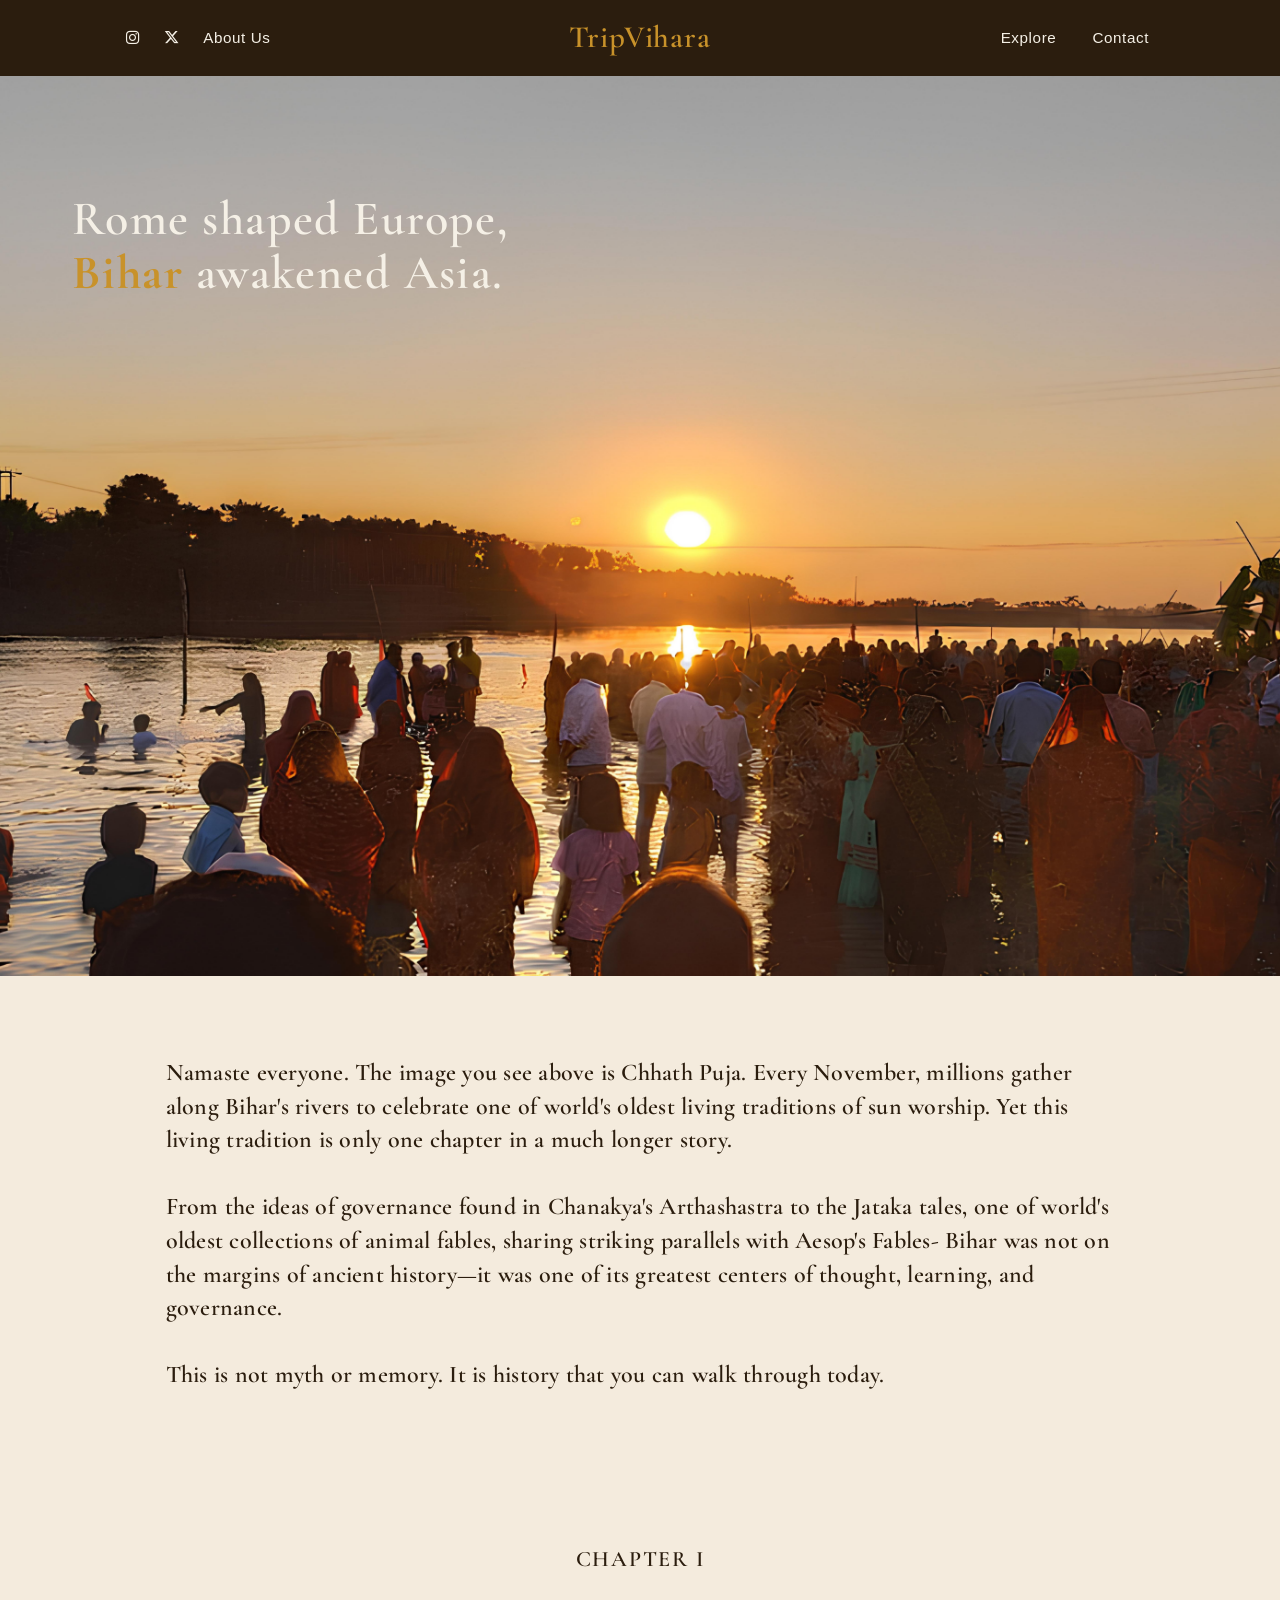
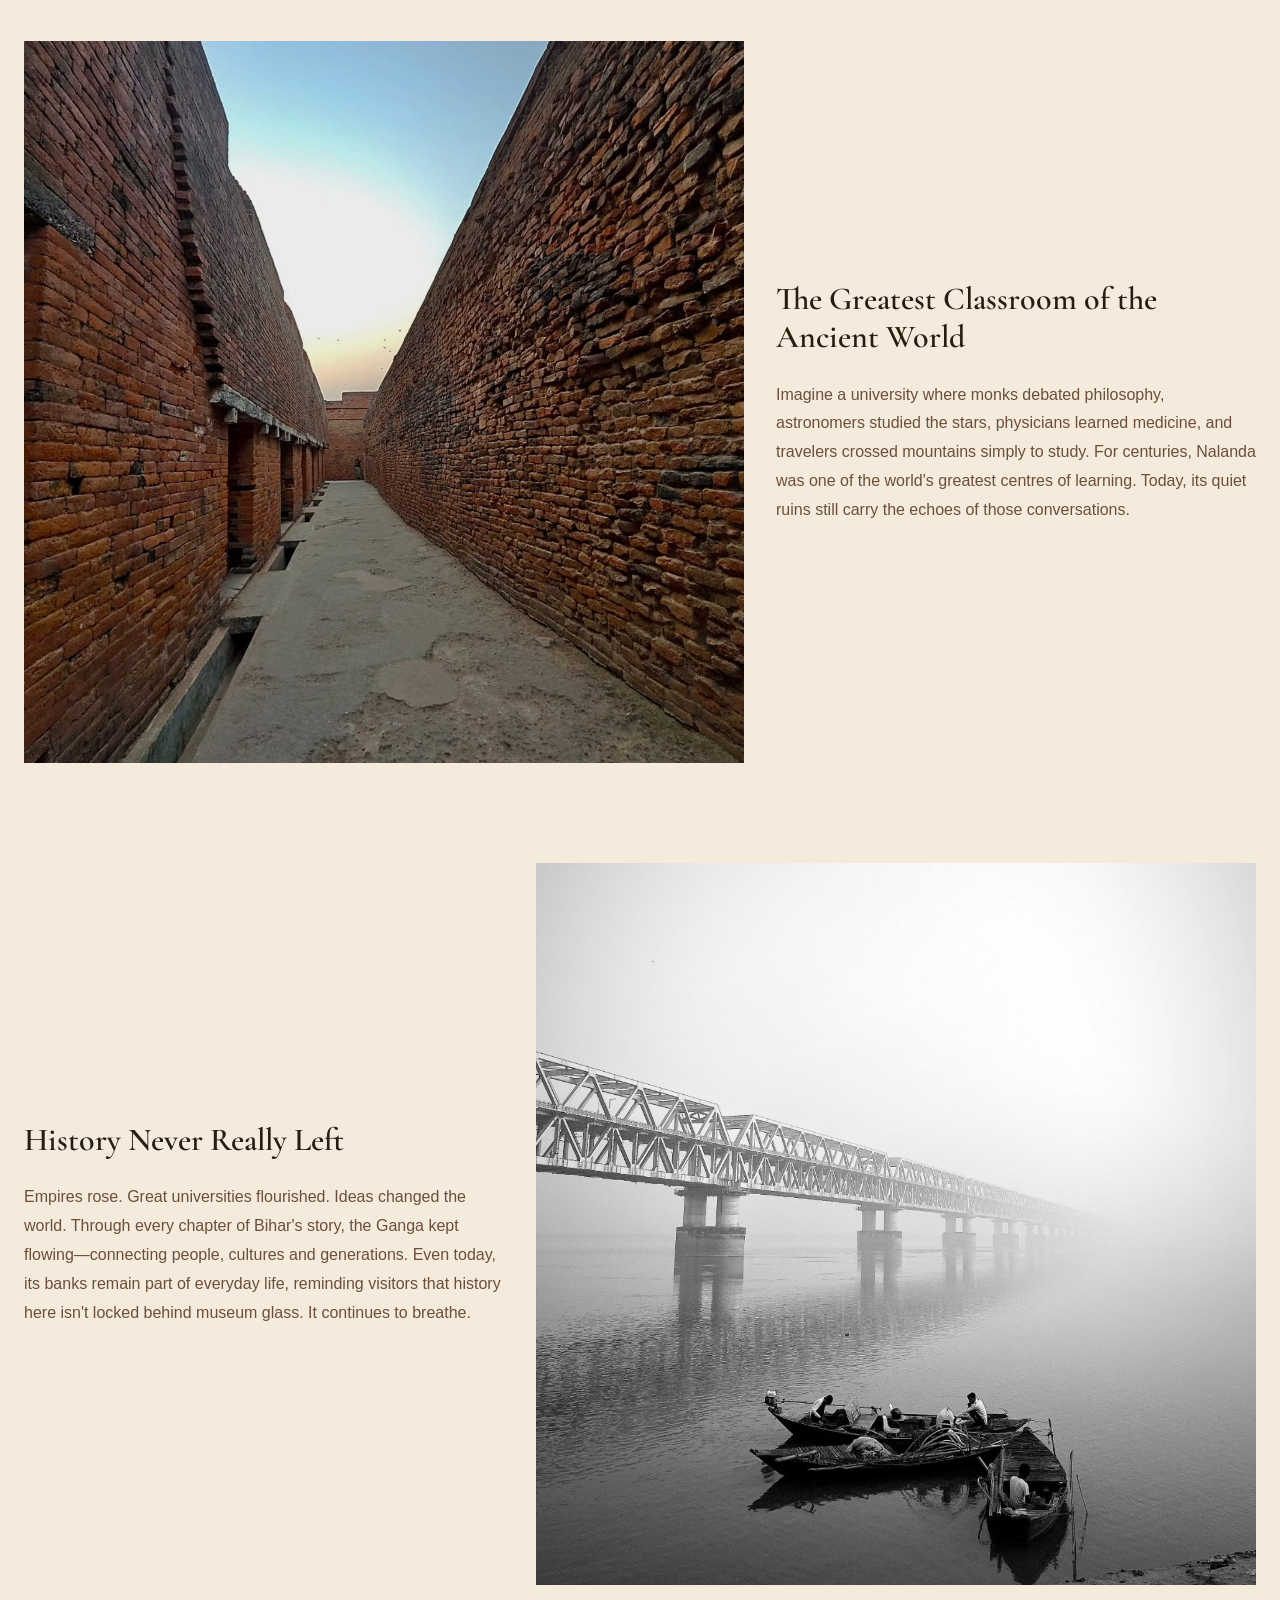
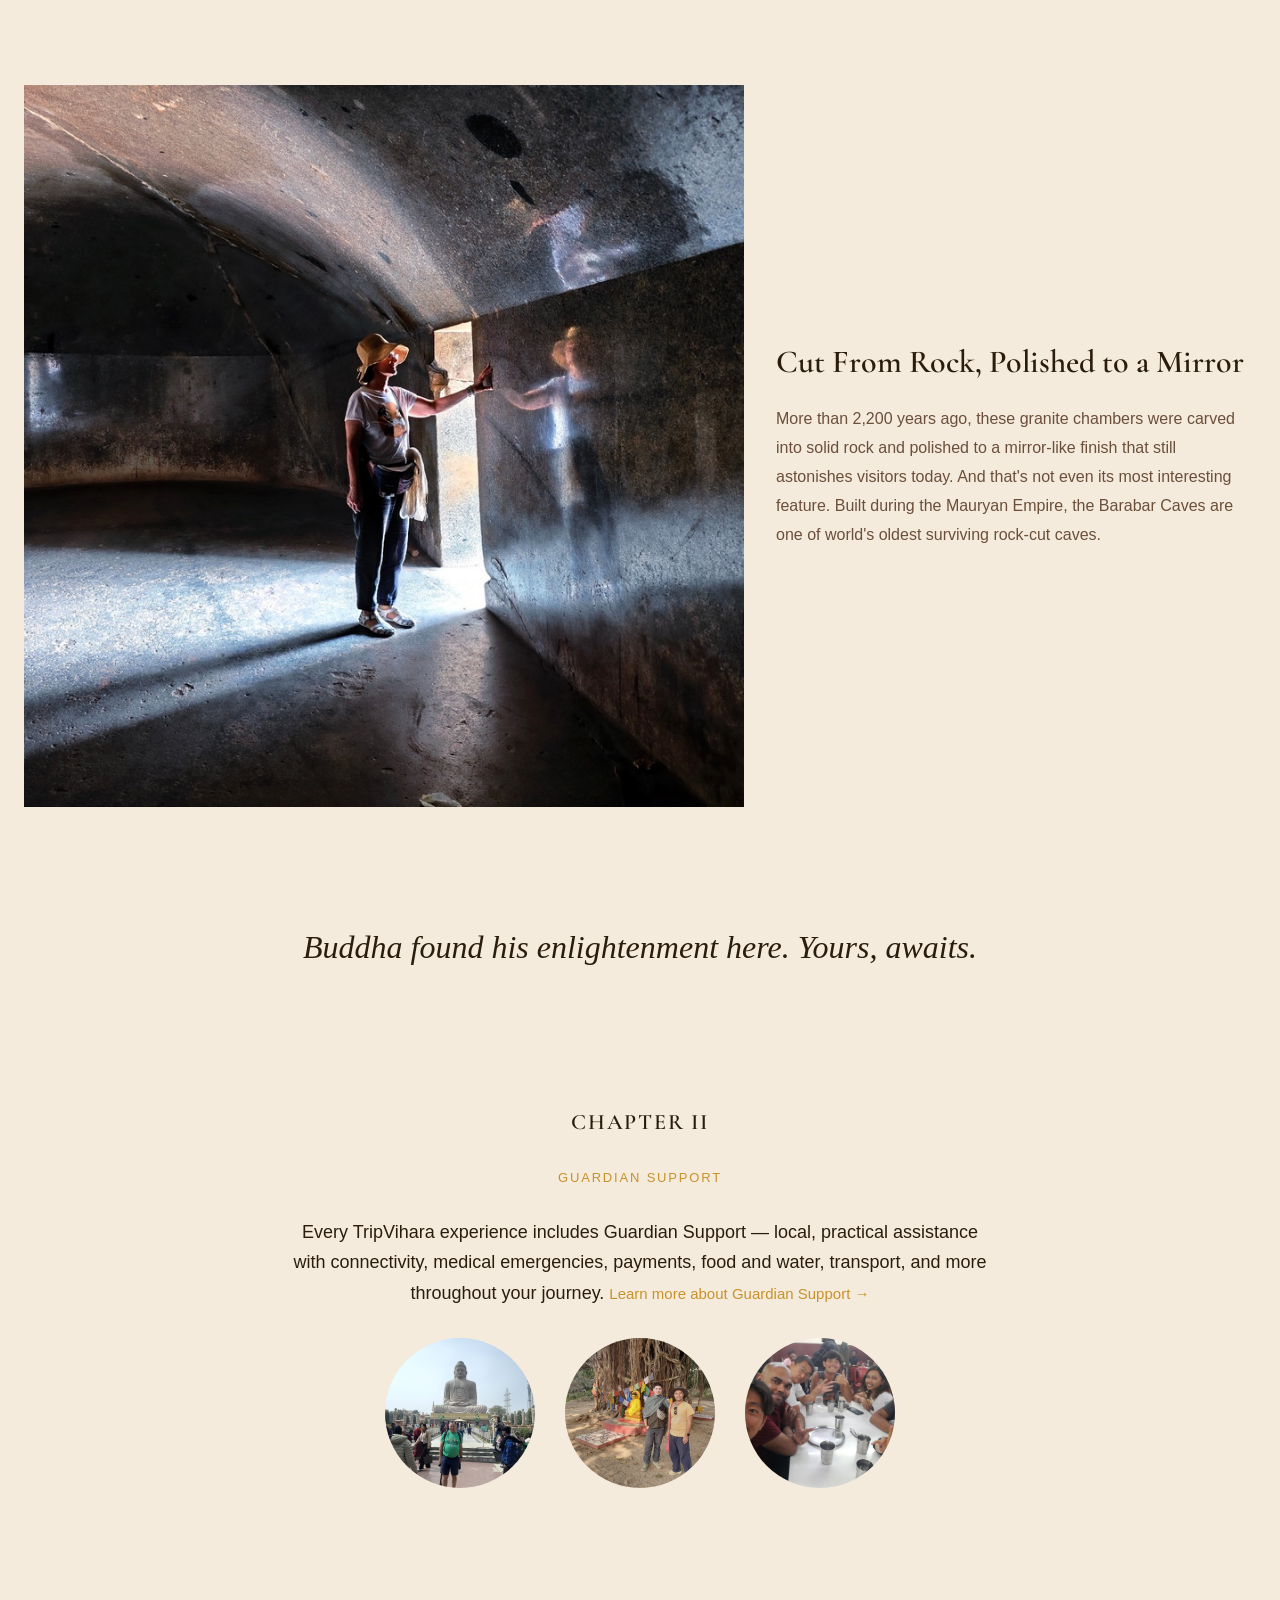
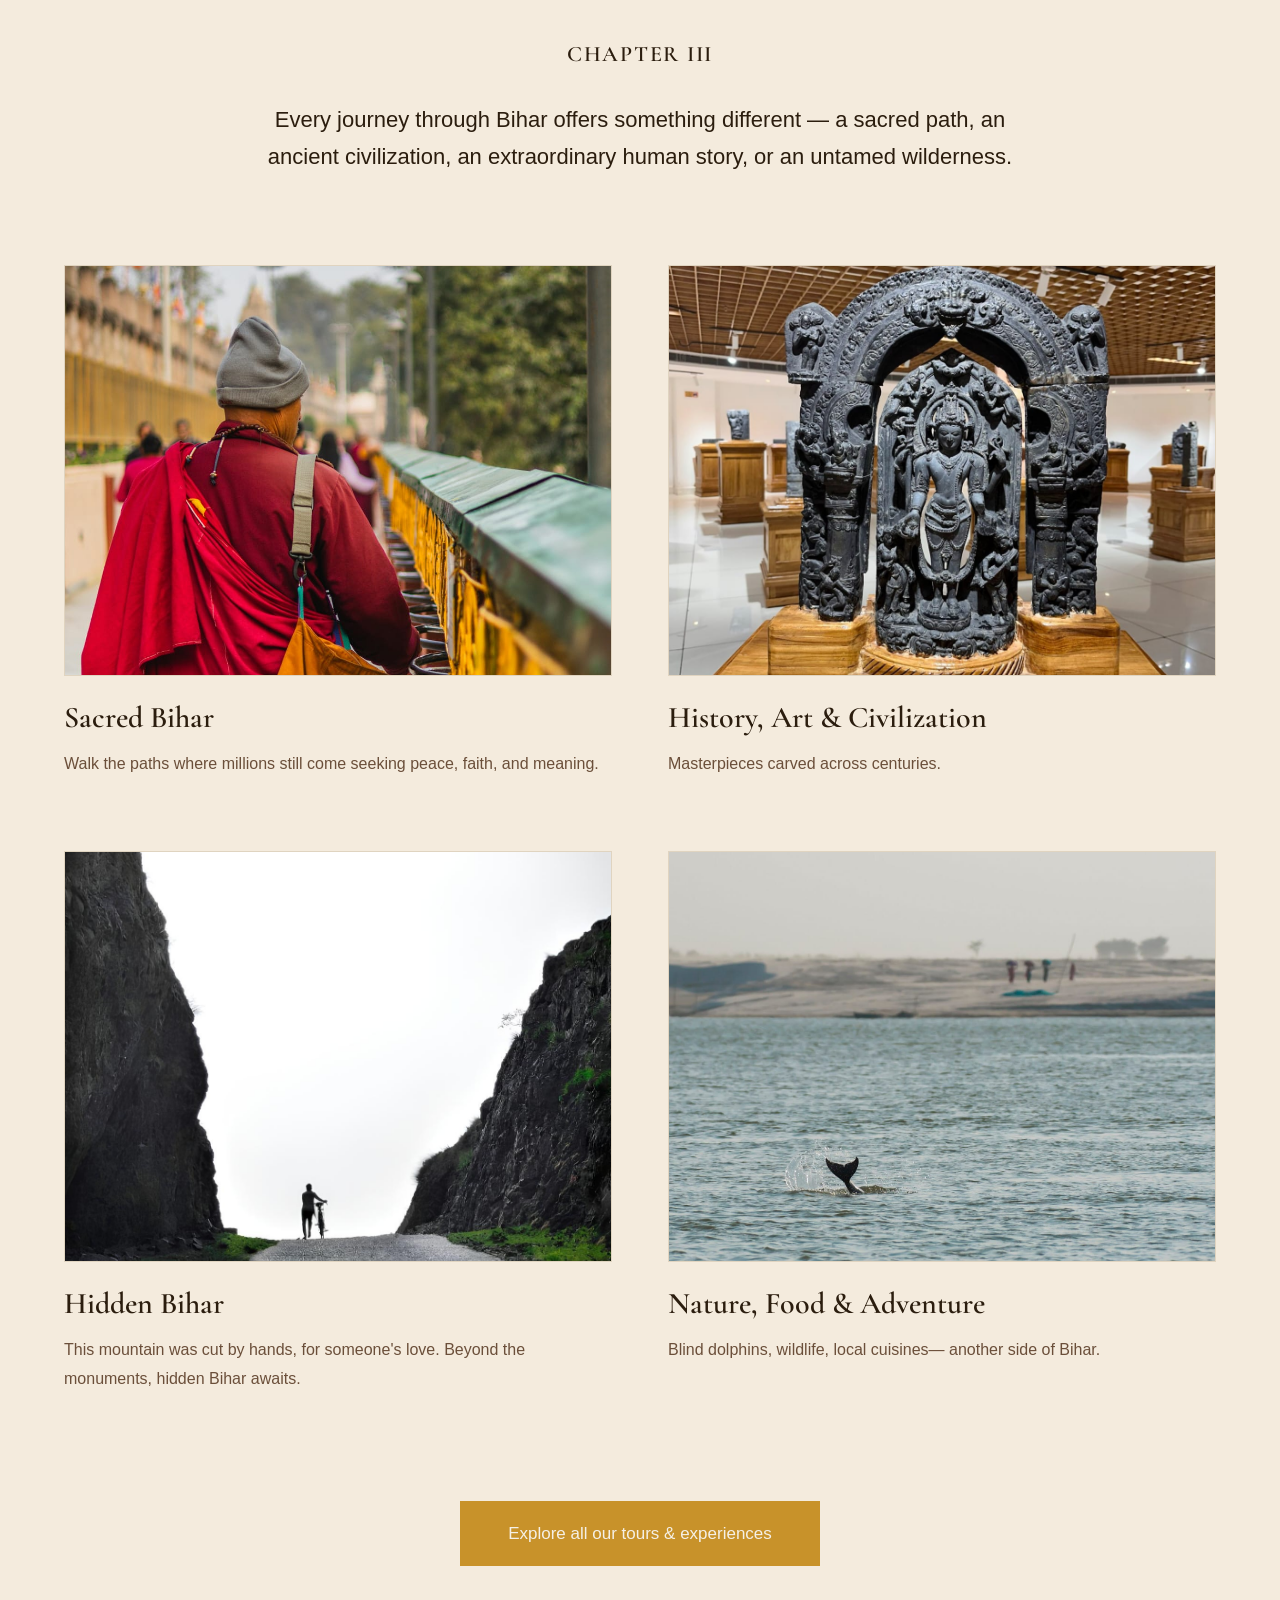
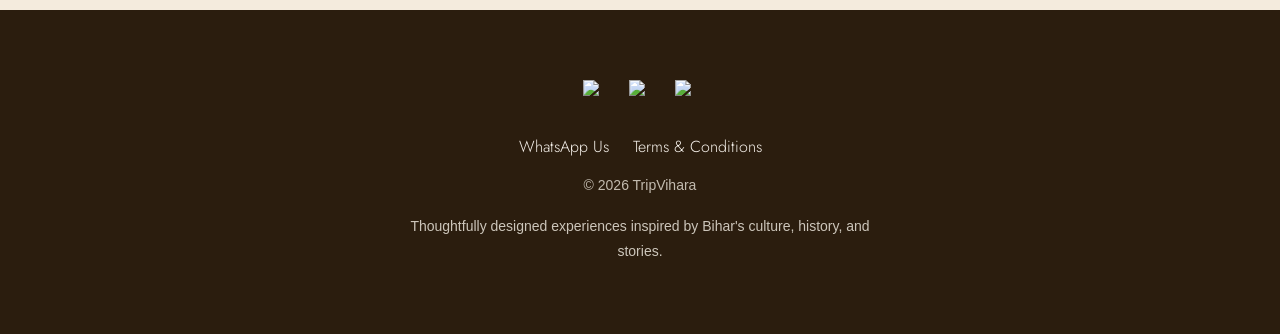
==== index.html @ 0add9273 "adding guardian images" ====
<!DOCTYPE html>
<html lang="en">

<head>
    <meta charset="UTF-8" />
    <meta name="viewport" content="width=device-width, initial-scale=1.0" />
    <title>TRIP VIHARA</title>

    <!-- ===== FONTS ===== -->
    <link rel="preconnect" href="https://fonts.googleapis.com" />
    <link rel="preconnect" href="https://fonts.gstatic.com" crossorigin />
    <link
        href="https://fonts.googleapis.com/css2?family=Cormorant+Garamond:ital,wght@0,300;0,400;0,600;1,300;1,400&family=Jost:wght@300;400;500;600&display=swap"
        rel="stylesheet" />
    <link rel="stylesheet" href="https://cdnjs.cloudflare.com/ajax/libs/font-awesome/6.5.1/css/all.min.css" />
    <link rel="stylesheet" href="css/home.css">

    <style>
        .footer-links {
            display: flex;
            justify-content: center;
            flex-wrap: wrap;
            gap: 10px 24px;
            margin: 0 0 14px;
        }
        .footer-links a {
            color: inherit;
            text-decoration: none;
            font: inherit;
            transition: opacity 0.2s ease;
        }
        .footer-links a:hover {
            opacity: 0.75;
            text-decoration: underline;
        }
    </style>

</head>

<body>



    <nav class="navbar" role="navigation" aria-label="Main navigation">
        <div class="nav-left">
            <a href="https://www.instagram.com/tripvihara?utm_source=qr&stkn=NHJ6aTQzYW5tNmN5" aria-label="Instagram" class="nav-link icon-link">
                <i class="fa-brands fa-instagram"></i>
            </a>
            <a href="https://x.com/TripVihara" aria-label="X (Twitter)" class="nav-link icon-link">
                <i class="fa-brands fa-x-twitter"></i>
            </a>
            <a href="Contact.html#about" class="nav-link">About Us</a>
        </div>
        <ul class="nav-links" id="navLinks">

            <li><a href="explore.html">Explore</a></li>

            <li><a href="Contact.html">Contact</a></li>

            <!-- Mobile only -->
            <li class="mobile-only">
                <a href="Contact.html#about">About Us</a>
            </li>

            <li class="mobile-only">
                <a href="https://www.instagram.com/tripvihara?utm_source=qr&stkn=NHJ6aTQzYW5tNmN5" target="_blank">
                    <i class="fa-brands fa-instagram"></i>
                </a>
            </li>

            <li class="mobile-only">
                <a href="https://x.com/TripVihara" target="_blank">
                    <i class="fa-brands fa-x-twitter"></i>
                </a>
            </li>

        </ul>


        <a href="/" class="brand" aria-label="Home">

            <span class="brand-name">
                Trip<span>Vihara</span>
            </span>
        </a>


        


        <div class="hamburger" id="hamburger" aria-label="Toggle menu" role="button" tabindex="0">
            <span></span>
            <span></span>
            <span></span>
        </div>
    </nav>



    <section class="hero" id="hero" role="banner" aria-label="Hero Banner">


        <div class="slide active">
            <!-- ✏️ SLIDE 3 IMAGE — your local file -->
            <div class="slide-bg" style="background-image: url('images/hero/Chhath main.jpeg');"></div>
            <div class="slide-overlay-r"></div>
            <div class="slide-overlay-b"></div>
            <div class="slide-content">
                <div class="hero-quote">
                    <h1 class="hero-heading">
                        Rome shaped Europe,<br>
                        <span style="color: #C8922A; font-weight: bold;">Bihar</span> awakened Asia.
                    </h1>


                </div>
                <!-- ✏️ SLIDE 3 EYEBROW -->

            </div>
        </div>

        <!-- ══ SLIDE 4 — RAJGIR ═════════════════════════════════════ -->


        <!-- ══ SLIDE 5 — NALANDA ════════════════════════════════════ -->


        <!-- Prev / Next arrows -->

        <!-- Navigation dots — add one <button> per slide -->


    </section>
    <section class="claim-section">

        <div class="claim-container">

            <h2 class="claim-text">
                Namaste everyone. The image you see above is Chhath Puja. Every November, millions gather along Bihar's rivers to celebrate one of world's oldest living traditions of sun worship. Yet this living tradition is only one chapter in a much longer story. 
                <br><br>

                From the ideas of governance found in Chanakya's Arthashastra to the Jataka tales, one of world's oldest collections of animal fables, sharing striking parallels with Aesop's Fables- Bihar was not on the margins of ancient history—it was one of its greatest centers of thought, learning, and governance.
                <br><br>

                

                This is not myth or memory. It is history that you can walk through today.
            </h2>

        </div>


    </section>
    <section class="story-section">

        <div class="story-heading">
            <span>Chapter I</span>
        </div>

        <!-- Story 1 -->

        <div class="story-row story-left">

            <div class="story-image">
                <img src="nalanda2.jpeg" alt="Nalanda Ruins">
            </div>

            <div class="story-content">

                <h2>The Greatest Classroom of the Ancient World</h2>

                <p>
                    Imagine a university where monks debated philosophy,
                    astronomers studied the stars, physicians learned medicine,
                    and travelers crossed mountains simply to study.

                    For centuries, Nalanda was one of the world's greatest
                    centres of learning.

                    Today, its quiet ruins still carry the echoes of those
                    conversations.
                </p>

            </div>

        </div>


        <!-- Story 2 -->

        <div class="story-row story-right">



            <div class="story-image">
                <img src="ganges2.jpeg" alt="River Ganga">
            </div>

            <div class="story-content">

                <h2>History Never Really Left</h2>

                <p>
                    Empires rose. Great universities flourished.
                    Ideas changed the world.

                    Through every chapter of Bihar's story,
                    the Ganga kept flowing—connecting people,
                    cultures and generations.

                    Even today, its banks remain part of everyday life,
                    reminding visitors that history here isn't locked
                    behind museum glass.

                    It continues to breathe.
                </p>

            </div>

        </div>


        <!-- Story 3 -->

        <div class="story-row story-left">



            <div class="story-image">
                <img src="barabar.jpeg" alt="Barabar Caves">
            </div>

            <div class="story-content">

                <h2>Cut From Rock, Polished to a Mirror</h2>

                <p>
                    More than 2,200 years ago,
                    these granite chambers were carved into solid rock
                    and polished to a mirror-like finish that still
                    astonishes visitors today.

                    And that's not even its most interesting feature.

                    Built during the Mauryan Empire,
                    the Barabar Caves are one of world's oldest
                    surviving rock-cut caves.
                </p>

            </div>

        </div>


        <div class="story-ending">

            <h2>
                Buddha found his enlightenment here. Yours, awaits.
            </h2>

        </div>

    </section>



    <section class="guardian-section">


        <div class="guardian-container">
            <div class="guardian-chapter">CHAPTER II</div>

            <p class="guardian-label">
                GUARDIAN SUPPORT
            </p>

            <p class="guardian-text">
                Every TripVihara experience includes Guardian Support — local,
                practical assistance with connectivity, medical emergencies,
                payments, food and water, transport, and more throughout your
                journey. <a href="Contact.html#guardian" class="guardian-link">
                    Learn more about Guardian Support →
                </a>
            </p>



        </div>

        <div class="round-images">
            <img src="images/guardian-support/connectivity.jpeg" alt="Image 1">
            <img src="images/guardian-support/local-assistance.jpeg" alt="Image 2">
            <img src="images/guardian-support/travel-safety.jpeg" alt="Image 3">
        </div>
   
    </section>
    <section class="heritage-section">

        <div class="heritage-header">

            <span class="heritage-chapter">Chapter III</span>

            <h2 class="heritage-intro">
                Every journey through Bihar offers something different — a sacred path,
                an ancient civilization, an extraordinary human story,
                or an untamed wilderness.
            </h2>

        </div>

        <div class="heritage-grid">

            <!-- Card 1 -->
            <a href="explore.html" class="heritage-card">

                <img src="monkwalk.jpeg" alt="Sacred Bihar">

                <div class="heritage-content">

                    <h3>Sacred Bihar</h3>

                    <p>
                        Walk the paths where millions still come seeking peace,
                        faith, and meaning.
                    </p>

                </div>

            </a>

            <!-- Card 2 -->
            <a href="explore.html" class="heritage-card">

                <img src="lakhisarai.jpeg" alt="History, Art & Civilization">

                <div class="heritage-content">

                    <h3>History, Art & Civilization</h3>

                    <p>
                        Masterpieces carved across centuries.
                    </p>

                </div>

            </a>

            <!-- Card 3 -->
            <a href="explore.html" class="heritage-card">

                <img src="manjhi roadl (1).jpeg" alt="Hidden Bihar">

                <div class="heritage-content">

                    <h3>Hidden Bihar</h3>

                    <p>
                        This mountain was cut by hands, for someone's love.
                        Beyond the monuments, hidden Bihar awaits.
                    </p>

                </div>

            </a>

            <!-- Card 4 -->
            <a href="explore.html" class="heritage-card">

                <img src="images/home/dolphins.jpeg" alt="Nature, Food & Adventure">

                <div class="heritage-content">

                    <h3>Nature, Food & Adventure</h3>

                    <p>
                        Blind dolphins, wildlife, local cuisines—
                        another side of Bihar.
                    </p>

                </div>

            </a>

        </div>

    </section>
    <section class="final-cta">

        <a href="explore.html" class="final-cta-btn">
            Explore all our tours &amp; experiences
        </a>

    </section>

    <footer class="footer">

        <div class="footer-socials">

            <!-- Add only the social icons that are actually live -->
            <a href="https://www.instagram.com/tripvihara?utm_source=qr&stkn=NHJ6aTQzYW5tNmN5"><img src="instagram.svg" alt="Instagram"></a>

            <a href="#"><img src="youtube.svg" alt="YouTube"></a>

            <a href="#"><img src="facebook.svg" alt="Facebook"></a>

        </div>

        <nav class="footer-links" aria-label="Footer links">
            <a href="https://wa.me/919015661671" target="_blank" rel="noopener noreferrer">WhatsApp Us</a>
            <a href="terms-and-conditions.html">Terms &amp; Conditions</a>
        </nav>

        <p class="footer-copy">
            © 2026 TripVihara
        </p>

        <p class="footer-tagline">
            Thoughtfully designed experiences inspired by Bihar's culture,
            history, and stories.
        </p>

    </footer>


    <!-- =============================================
       JAVASCRIPT — Mobile nav toggle
       ============================================= -->
    <script src="js/home.js"></script>
</body>

</html>
---- css/home.css ----
/* =============================================
       CSS CUSTOM PROPERTIES (edit brand colors here)
       ============================================= */
:root {
    --black: #F4EBDD;
    --dark: #F4EBDD;
    --mid-dark: #1e1e1e;
    --warm-white: #f5f0ea;
    --cream: #ede8df;
    --gold: #c9a84c;
    --gold-light: #e0c070;
    --text-muted: #9a9a8a;
    --nav-height: 72px;

    --font-display: 'Cormorant Garamond', Georgia, serif;
    --font-body: 'Jost', sans-serif;
}

/* =============================================
       RESET & BASE
       ============================================= */
*,
*::before,
*::after {
    box-sizing: border-box;
    margin: 0;
    padding: 0;
}

html {
    scroll-behavior: smooth;
}

body {
    background: #4A3228;
    color: var(--warm-white);
    font-family: var(--font-body);
    font-weight: 300;
    line-height: 1.6;
    overflow-x: hidden;
}

img {
    display: block;
    width: 100%;
    object-fit: cover;
}

a {
    text-decoration: none;
    color: inherit;
}

/* =============================================
       NAVBAR
       ============================================= */
/* To change the brand name → edit the <span class="brand-name"> in HTML below */
.navbar {
    position: sticky;
    top: 0;

    right: 0;
    z-index: 1000;
    height: 76px;
    background: #2B1D0E;



    display: flex;
    align-items: center;
    justify-content: flex-end;
    padding: 0 48px;

}

/* ── Logo / Brand ─────────────────────────── */
.brand {
    position: absolute;

    left: 50%;
    top: 50%;

    transform: translate(-50%, -50%);

    display: flex;
    align-items: center;

    margin: 0;
    padding: 0;
}


/* ✏️  CHANGE WEBSITE NAME — edit text inside <span class="brand-name"> */
.brand-name {
    font-family: 'Cormorant Garamond', serif;
    font-size: 31px;
    font-weight: 600;
    letter-spacing: 0.03em;
    color: #C8922A;
}



/* ── Nav Links ────────────────────────────── */
.nav-links {
    list-style: none;
    display: flex;
    gap: 36px;
    position: absolute;
    right: 131px;
}

.nav-links a {
    font-family: Inter, sans-serif;
    font-size: 0.95rem;
    font-weight: 500;
    letter-spacing: 0.04em;

    color: #F5F0E6;
    position: relative;
    padding-bottom: 4px;
    transition: color 0.2s ease;
}

.nav-left {
    position: absolute;
    left: 126px;
    display: flex;
    align-items: center;
    gap: 24px;
}

.mobile-only {
    display: none;
}

.nav-left .nav-link {
    font-family: Inter, sans-serif;
    font-size: 0.95rem;
    font-weight: 500;
    letter-spacing: 0.04em;
    color: #F5F0E6;
    transition: color 0.2s ease;
}

.nav-left .nav-link:hover {
    color: #C8922A;
}



.nav-links a:hover,
.nav-links a.active {
    color: #C8922A;
}



/* ── Mobile hamburger ─────────────────────── */
.hamburger {
    display: none;
    flex-direction: column;
    gap: 5px;
    cursor: pointer;
    padding: 4px;
}

.hamburger span {
    display: block;
    width: 24px;
    height: 1.5px;
    background: #F5F0E6;
    transition: all 0.3s;
}

/* =============================================
       HERO SECTION
       ============================================= */
/* ── HERO SLIDESHOW ─────────────────────── */

/* Full-screen wrapper */
.hero {
    position: relative;
    width: 100%;
    height: 100vh;
    min-height: 600px;
    overflow: hidden;
}

/* Each slide stacks and fades */
/* ✏️ TO CHANGE A SLIDE IMAGE → update style="background-image:url()" on .slide-bg in HTML */
.slide {
    position: absolute;
    inset: 0;
    opacity: 1;
}

.slide.active {
    opacity: 1;
    pointer-events: auto;
}

/* Background image layer with cinematic zoom */
.slide-bg {
    position: absolute;
    inset: 0;
    background-size: cover;
    background-position: center 40%;
    transform: scale(1);
    transition: transform 6s ease-out;
}

.slide.active .slide-bg {
    transform: scale(1);
}

/* Same two overlays as original .hero::before / .hero::after */
.slide-overlay-r {
    display: none;
}

.slide-overlay-b {
    display: none;
}

/* Content block — same position & size as original .hero-content */
.slide-content {
    position: absolute;


    top: 13%;
    left: 72px;

    bottom: auto;

    max-width: 700px;

    padding: 0;

    z-index: 3;
    opacity: 0;
    transform: translateY(20px);
    transition: opacity 0.8s ease 0.5s, transform 0.8s ease 0.5s;
}

.slide.active .slide-content {
    opacity: 1;
    transform: translateY(0);
}

/* ✏️ TO CHANGE EYEBROW → edit <p class="slide-eyebrow"> in each slide */
.slide-eyebrow {
    font-family: var(--font-body);
    font-size: 0.72rem;
    font-weight: 500;
    letter-spacing: 0.25em;
    text-transform: uppercase;
    color: var(--gold);
    margin-bottom: 14px;
}

/* ✏️ TO CHANGE TITLE → edit <h1 class="slide-title"> in each slide */
.slide-title {
    font-family: var(--font-display);
    font-size: clamp(3.5rem, 7vw, 6rem);
    font-weight: 300;
    line-height: 1.0;
    letter-spacing: 0.01em;
    color: var(--warm-white);
    margin-bottom: 20px;
}

/* ✏️ TO CHANGE DESCRIPTION → edit <p class="slide-desc"> in each slide */
.slide-desc {
    font-size: 0.98rem;
    font-weight: 300;
    line-height: 1.75;
    color: rgba(245, 240, 234, 0.82);
    max-width: 460px;
    margin-bottom: 36px;
}

.hero-quote {
    margin-bottom: 25px;
    max-width: 520px;
    position: relative;

}



.quote-text {
    font-family: var(--font-display);
    font-size: clamp(2rem, 4vw, 3.2rem);
    font-weight: 400;
    line-height: 1;
    color: #F5EFE6;
    margin: 0;
    position: relative;
    top: -50px;
    margin-left: 40px;
}

.quote-highlight {
    color: var(--gold);
}


.dropdown {
    display: none;
}

.claim-section {
    background: #F4EBDD;
    padding-top: 120px;
    padding: 120px 24px 90px;
}

.claim-container {
    max-width: 700px;
    margin: 0 auto;
}

.claim-text {
       
    font-family: "Cormorant Garamond", serif;
    font-weight: 600;
    animation: fadeUp .8s ease;

    font-size: 38px;

    line-height: 1.35;

    letter-spacing: 0.01em;

    color: #2B1D0E;
}

/* .claim-text {
    font-family: Inter, sans-serif;
    font-size: 16px;
    font-weight: 400;
    line-height: 1.8;
    color: #6B4F3A;
} */

.story-section {

    background: #F4EBDD;

    padding: 120px 0;

}

.story-heading {

    text-align: center;

    margin-bottom: 100px;

}

.story-heading span {

    font-family: "Cormorant Garamond", serif;

    font-size: 22px;
    letter-spacing: 0.08em;
    text-transform: uppercase;

    font-weight: 600;

    color: #2B1D0E;

}

.story-row {

    max-width: 1280px;

    margin: 0 auto 100px;

    display: flex;

    align-items: center;

    gap: 40px;

    padding: 0 40px;

}

.story-row.story-left {
    flex-direction: row;
    /* Image on Left, Content on Right */
}

.story-row.story-right {
    flex-direction: row-reverse;
    /* Content on Left, Image on Right */
}

.story-left .story-image,
.story-right .story-image,
.story-right-large .story-image {
    flex: 0 0 65%;
}

.story-left .story-content,
.story-right .story-content,
.story-right-large .story-content {
    flex: 0 0 35%;
}

/* ── Enforce identical height across all story images ── */
.story-image img {
    width: 100%;
    height: 722px;
    /* <--- Adjust this single number to change the length for ALL 3 images at once */
    object-fit: cover;
    /* Crops neatly so pictures don't stretch or distort */
    display: block;
}

.story-content h2 {

    font-family: "Cormorant Garamond", serif;

    font-size: 32px;

    font-weight: 600;

    color: #2B1D0E;

    line-height: 1.2;

    margin-bottom: 24px;

}

.story-content p {

    font-family: Inter, sans-serif;

    font-size: 16px;

    font-weight: 400;

    line-height: 1.8;

    color: #6B4F3A;

}

.story-ending {

    text-align: center;

    max-width: 760px;

    margin: 120px auto 0;

    padding: 0 24px;

}
@font-face {
    font-family: "BaskervvilleCustom";
    src: url("./fonts/Baskervville-Italic.ttf") format("truetype");
    font-weight: 400;
    font-style: italic;
}

.story-ending h2 {
    font-family: "BaskervvilleCustom", serif !important;
    font-size: 32px;
    font-weight: 400;
    font-style: italic;
    color: #2B1D0E;
    line-height: 1.3;
}

.guardian-section {

    background: #F4EBDD;

    padding: 56px 24px;

}

.guardian-chapter {
    font-family: "Cormorant Garamond", serif;
    font-size: 22px;
    font-weight: 600;
    letter-spacing: 0.08em;
    text-transform: uppercase;
    color: #2B1D0E;
    /* Dark brown text color */
    margin-bottom: 28px;
}

.guardian-container {

    max-width: 700px;

    margin: 0 auto;
    text-align: center;

}

.guardian-label {

    font-family: Inter, sans-serif;

    font-size: 13px;

    font-weight: 500;

    letter-spacing: 0.14em;

    text-transform: uppercase;

    color: #C8922A;

    margin-bottom: 28px;

}

.guardian-text {

    font-family: Inter, sans-serif;

    font-size: 18px;

    font-weight: 400;

    line-height: 1.7;

    color: #2B1D0E;

    margin-bottom: 28px;

}

.guardian-link {

    display: inline-block;

    font-family: Inter, sans-serif;

    font-size: 15px;

    font-weight: 500;

    color: #C8922A;

    text-decoration: none;

    transition: opacity .25s ease;

}

.guardian-link:hover {

    opacity: .75;

}

.round-images {
    display: flex;
    justify-content: center;
    align-items: center;
    gap: 30px;
    flex-wrap: wrap;
    margin: 30px auto;
}

.round-images img {
    width: 150px;
    height: 150px;
    border-radius: 50%;
    object-fit: cover;
    display: block;
}

.heritage-section {

    background: #F4EBDD;

    padding: 63px 64px;

}

.heritage-header {

    max-width: 760px;

    margin: 0 auto 90px;

    text-align: center;

}

.heritage-chapter {

    display: inline-block;

    font-family: "Cormorant Garamond", serif;

    font-size: 22px;

    font-weight: 600;

    letter-spacing: .08em;

    text-transform: uppercase;

    color: #2B1D0E;

    margin-bottom: 28px;

}

.heritage-intro {

    font-family: Inter, sans-serif;

    font-size: 22px;

    font-weight: 400;

    line-height: 1.7;

    color: #2B1D0E;

}

.heritage-grid {

    display: grid;

    grid-template-columns: repeat(2, 1fr);

    gap: 72px 56px;

    max-width: 1280px;

    margin: 0 auto;

}

.heritage-card {

    display: block;

    text-decoration: none;

    color: inherit;

}

.heritage-card img {

    width: 100%;

    aspect-ratio: 4/3;

    object-fit: cover;

    border: 1px solid #E0D4C0;

    display: block;

    transition: transform .35s ease;

}

.heritage-card:hover img {

    transform: scale(1.02);

}

.heritage-content {

    margin-top: 24px;

}

.heritage-content h3 {

    font-family: "Cormorant Garamond", serif;

    font-size: 30px;

    font-weight: 600;

    color: #2B1D0E;

    margin-bottom: 14px;

    line-height: 1.2;

}

.heritage-content p {

    font-family: Inter, sans-serif;

    font-size: 16px;

    font-weight: 400;

    line-height: 1.8;

    color: #6B4F3A;

}

.final-cta {

    background: #F4EBDD;

    padding: 44px 24px;

    display: flex;

    justify-content: center;

    align-items: center;

}

.final-cta-btn {

    display: inline-flex;

    justify-content: center;

    align-items: center;

    background: #C8922A;

    color: #F5F0E6;

    text-decoration: none;

    font-family: Inter, sans-serif;

    font-size: 17px;

    font-weight: 500;

    padding: 19px 48px;

    transition:
        background .25s ease,
        transform .25s ease;

}

.final-cta-btn:hover {

    background: #B8831F;

    transform: translateY(-1px);

}

.footer {

    background: #2B1D0E;

    padding: 70px 24px;

    text-align: center;

}

.footer-socials {

    display: flex;

    justify-content: center;

    align-items: center;

    gap: 24px;

    margin-bottom: 32px;

}

.footer-socials img {

    width: 22px;

    height: 22px;

    transition: opacity .25s ease;

}

.footer-socials a:hover img {

    opacity: .75;

}

.footer-copy {

    font-family: Inter, sans-serif;

    font-size: 14px;

    font-weight: 400;

    color: rgba(245, 240, 230, .75);

    margin-bottom: 18px;

}

.footer-tagline {

    max-width: 460px;

    margin: 0 auto;

    font-family: Inter, sans-serif;

    font-size: 14px;

    font-weight: 400;

    line-height: 1.8;

    color: rgba(245, 240, 230, .80);

}



/* Prev / Next arrows */
.slide-arrow {
    position: absolute;
    top: 50%;
    transform: translateY(-50%);
    z-index: 10;
    width: 48px;
    height: 48px;
    border: 1px solid rgba(201, 168, 76, 0.35);
    background: rgba(13, 13, 13, 0.5);
    backdrop-filter: blur(6px);
    color: var(--warm-white);
    font-size: 1.1rem;
    display: flex;
    align-items: center;
    justify-content: center;
    cursor: pointer;
    transition: background 0.3s, border-color 0.3s, color 0.3s;
    user-select: none;
}

.slide-arrow:hover {
    background: var(--gold);
    border-color: var(--gold);
    color: var(--black);
}

.slide-arrow.prev {
    left: 3vw;
}

.slide-arrow.next {
    right: 3vw;
}

/* Navigation dots */
.slide-dots {
    position: absolute;
    bottom: 28px;
    left: 50%;
    transform: translateX(-50%);
    z-index: 10;
    display: flex;
    align-items: center;
    gap: 10px;
}

.slide-dot {
    width: 28px;
    height: 2px;
    background: rgba(245, 240, 234, 0.3);
    cursor: pointer;
    transition: background 0.3s, width 0.3s;
    border: none;
    padding: 0;
}

.slide-dot.active {
    background: var(--gold);
    width: 44px;
}

.hero-heading {
    font-family: "Cormorant Garamond", serif;
    font-weight: 600;
    font-size: 48px;
    line-height: 1.12;
    letter-spacing: 0.03em;
    color: #F5F0E6;
    text-align: left;
}

.hero-heading span {
    color: #C8922A;
}
@media (max-width: 1400px) {

    .story-row {
        gap: 32px;
        padding: 0 24px;
    }

    .story-left .story-image,
    .story-right .story-image,
    .story-right-large .story-image {
        flex: 1.5;
    }

    .story-left .story-content,
    .story-right .story-content,
    .story-right-large .story-content {
        flex: 1;
    }

}


/* Mobile adjustments */
@media (max-width: 768px) {
    .hero {
        height: 85vh;
        /* Changes it from 100% height to 65% height */
        min-height: 650px;
    }

    /* Reposition the hero background image ONLY on mobile */
    .slide-bg {
        background-size: cover;
        background-position: center 38%;
    }

    .slide-title {
        font-size: clamp(2.8rem, 12vw, 4rem);
    }

    .slide-desc {
        font-size: 0.93rem;
    }

    .slide-arrow {
        width: 36px;
        height: 36px;
        font-size: 0.9rem;
    }

    .slide-arrow.prev {
        left: 12px;
    }

    .slide-arrow.next {
        right: 12px;
    }

    .hero-quote {
        position: relative;
        max-width: 340px;
        margin-bottom: 15px;

    }

    .hero-heading {
        font-family: 'Cormorant Garamond', serif;
        font-weight: 600;
        font-size: 30px;

        line-height: 1.12;
        letter-spacing: 0.03em;

        color: #F5F0E6;

        text-align: left;
        max-width: 85%;
    }

    .hero-heading span {
        color: #C8922A;
    }






    .quote-text {
        font-size: 2rem !important;
        line-height: 1.05 !important;
        margin-left: 22px;
        top: -10px;
    }


    .navbar {
        height: 64px;
        padding: 0 24px;
    }

    .nav-left {
        display: none !important;
    }

    .mobile-only {
        display: block;
    }

    .claim-container {
        max-width: 101% !important;
        margin: 0 auto;
    }

    .claim-text {
        font-family: "Cormorant Garamond", serif;
        font-size: 19px !important;
        font-weight: 800;
        line-height: 1.45;
        letter-spacing: 0.01em;
    }

    .mobile-only a {
        display: flex;
        align-items: center;
        gap: 0px;

        font-family: Inter, sans-serif;
        font-size: 1rem;
        font-weight: 500;

        color: #F5F0E6;
    }



    .hamburger {
        display: flex;
        position: absolute;
        right: 24px;
        width: 48px;
        height: 48px;

        justify-content: center;
        align-items: center;
    }
}


.claim-section {
    padding: 80px 24px 70px;
}

.claim-container {
    max-width: 77%;
}

.claim-text {
    font-size: 24px;
    line-height: 1.4;
}

.story-section {
    padding: 80px 0;
}

.story-heading {
    margin-bottom: 64px;
}

.story-heading span {
    font-size: 22px;
}



/* =============================================
       DESTINATIONS / BLOG CARDS SECTION
       ============================================= */
.destinations-section {
    background: var(--dark);
    padding-top: 0;
}

/* ── Section header ─────────────────────── */
.section-header {
    display: flex;
    flex-direction: column;
    align-items: center;
    justify-content: center;
    text-align: center;
    margin-bottom: 60px;
    width: 100%;
}

.section-label {
    font-size: 0.72rem;
    font-weight: 500;
    letter-spacing: 0.25em;
    text-transform: uppercase;
    color: var(--gold);
    margin-bottom: 10px;
}

.section-title {
    font-family: var(--font-display);
    font-size: clamp(2rem, 4vw, 3.2rem);
    font-weight: 300;
    color: var(--warm-white);
    line-height: 1.15;
}

.heritage-essay {
    max-width: 950px;
    margin: 0 auto 70px;
    text-align: center;
}

.heritage-essay p {
    font-size: 1.25rem;
    line-height: 2;
    font-style: italic;
    color: #2B1D0E;
    margin-bottom: 24px;
}

.image-row {
    display: flex;
    justify-content: center;
    gap: 20px;
    /* Adjusts the spacing between the two images */
    margin: 35px auto;
    /* Spacing above and below the image block */
    width: 100%;
    max-width: 900px;
    /* Matches your content's maximum reading width */
}

.image-row img {
    flex: 1;
    /* Forces both images to take up equal width */
    width: 50%;
    max-height: 400px;
    /* Maintains the original aspect ratio */
    object-fit: cover;
    /* Crops neatly if the two images have different heights */
    border-radius: 4px;
    /* Optional: soft rounded corners */
}

.heritage-essay blockquote {
    margin-top: 40px;
    padding: 0;
    border-left: none;
    font-weight: 700;
    font-family: var(--font-display);
    font-size: 2.5rem;
    font-style: italic;
    color: var(--gold);
    line-height: 1.3;
}


.section-subtitle {
    font-family: var(--font-display);
    font-size: 2rem;
    font-weight: 300;
    color: var(--warm-white);
    line-height: 1.1;
    margin-top: 8px;
}

.section-title em {
    font-style: italic;
    color: var(--gold);
}

/* ── Cards grid ─────────────────────────── */
/* ✏️  TO ADD MORE CARDS — duplicate the <article class="dest-card"> block in HTML */
.cards-grid {
    display: grid;
    grid-template-columns: repeat(4, 1fr);
    /* 4 equal columns */
    gap: 20px;
}

@media (max-width: 1100px) {
    .cards-grid {
        grid-template-columns: repeat(2, 1fr);
    }
}

@media (max-width: 560px) {
    .cards-grid {
        grid-template-columns: 1fr;
    }
}

/* ── Individual card ─────────────────────── */
.dest-card {
    position: relative;
    border-radius: 2px;
    overflow: hidden;
    background: var(--mid-dark);
    cursor: pointer;
    transition: transform 0.45s cubic-bezier(0.25, 0.46, 0.45, 0.94);
}

.dest-card:hover {
    transform: translateY(-6px);
}

/* ✏️  CHANGE CARD IMAGE — set background-image on .card-image */
.card-image {
    height: 340px;
    /* reduced from 420px to suit 4-column layout */
    background-size: cover;
    background-position: center;
    position: relative;
    overflow: hidden;
    transition: transform 0.6s ease;
}

.dest-card:hover .card-image {
    transform: scale(1.04);
}

/* Gradient overlay on card image */
.card-image::after {
    content: '';
    position: absolute;
    inset: 0;
    background: linear-gradient(to top,
            rgba(13, 13, 13, 0.95) 0%,
            rgba(13, 13, 13, 0.3) 55%,
            transparent 100%);
}

/* Gold top-border accent */
.dest-card::before {
    content: '';
    position: absolute;
    top: 0;
    left: 0;
    right: 0;
    height: 2px;
    background: var(--gold);
    transform: scaleX(0);
    transform-origin: left;
    transition: transform 0.45s ease;
    z-index: 3;
}

.dest-card:hover::before {
    transform: scaleX(1);
}

/* Card text content */
.card-body {
    position: absolute;
    bottom: 0;
    left: 0;
    right: 0;
    padding: 28px 28px 32px;
    z-index: 2;
}

/* ✏️  CHANGE CARD REGION LABEL — edit <span class="card-region"> */
.card-region {
    display: inline-block;
    font-size: 0.65rem;
    font-weight: 500;
    letter-spacing: 0.22em;
    text-transform: uppercase;
    color: var(--gold);
    margin-bottom: 8px;
}

/* ✏️  CHANGE CARD DESTINATION NAME — edit <h3 class="card-title"> */
.card-title {
    font-family: var(--font-display);
    font-size: 1.7rem;
    font-weight: 400;
    color: var(--warm-white);
    line-height: 1.15;
    margin-bottom: 10px;
}

/* ✏️  CHANGE CARD DESCRIPTION — edit <p class="card-desc"> */
.card-desc {
    font-size: 0.87rem;
    font-weight: 300;
    color: rgba(245, 240, 234, 0.72);
    line-height: 1.65;
    margin-bottom: 22px;
    max-width: 340px;
}

/* ── Read Blog button ───────────────────── */
/* ✏️  CHANGE BLOG LINK — set href on <a class="btn-blog"> */
.btn-blog {
    display: inline-flex;
    align-items: center;
    gap: 8px;
    font-size: 0.73rem;
    font-weight: 500;
    letter-spacing: 0.18em;
    text-transform: uppercase;
    color: var(--gold);
    border-bottom: 1px solid rgba(201, 168, 76, 0.35);
    padding-bottom: 3px;
    transition: color 0.3s, border-color 0.3s, gap 0.3s;
}

.btn-blog:hover {
    color: var(--gold-light);
    border-color: var(--gold-light);
    gap: 14px;
}

/* =============================================
       FOOTER
       ============================================= */
/* =============================================
   PREMIUM FOOTER
   ============================================= */


@media(max-width:900px) {

    .premium-footer {
        flex-direction: column;
        gap: 60px;
    }



}

/* =============================================
       KEYFRAME ANIMATIONS
       ============================================= */
@keyframes fadeUp {
    from {
        opacity: 0;
        transform: translateY(24px);
    }

    to {
        opacity: 1;
        transform: translateY(0);
    }
}

@keyframes scrollPulse {

    0%,
    100% {
        opacity: 0.4;
        transform: scaleY(1);
    }

    50% {
        opacity: 1;
        transform: scaleY(1.15);
    }
}

/* =============================================
       RESPONSIVE — MOBILE
       ============================================= */
@media (max-width: 768px) {
    .nav-links {
        display: none;
    }

    .nav-links.open {
        display: flex;
        flex-direction: column;
        position: fixed;
        top: 64px;
        left: 0;
        right: 0;
        background: #2B1D0E;
        padding: 24px 28px;
        gap: 24px;
        border-top: 1px solid rgba(201, 168, 76, 0.15);
    }

    .nav-links.open a {
        min-height: 48px;

        display: flex;

        align-items: center;
        font-size: 1rem;
        letter-spacing: 0.04em;
    }

    .hamburger {
        display: flex;
        position: absolute;
        right: 5vw;
    }

    .brand-name {
        font-size: 1.8rem;
        /* Makes the title larger on phones */
    }

    .hero-title {
        font-size: clamp(2.8rem, 12vw, 4rem);
    }

    .hero-desc {
        font-size: 0.93rem;
    }

    .section-header {
        flex-direction: column;
        align-items: flex-start;
    }


    .image-row {
        flex-direction: column;
        /* Stacks the images vertically on smaller screens */
        gap: 15px;
    }

    .image-row img {
        width: 100%;
        /* Allows images to take full width on mobile */
    }

    /* ===== Story Section Mobile ===== */

    .story-section {
        padding: 80px 0;
    }

    .story-heading {
        margin-bottom: 64px;
    }

    .story-heading span {
        font-size: 22px;
    }

    .story-row,
    .story-row.story-left,
    .story-row.story-right,
    .story-row.story-right-large {
        flex-direction: column;
        gap: 32px;
        margin-bottom: 103px;
        padding: 0 24px;
    }

    .story-image {
        order: 1;
    }

    .story-content {
        order: 2;
    }

    .story-left .story-image,
    .story-left .story-content,
    .story-right .story-image,
    .story-right .story-content,
    .story-right-large .story-image,
    .story-right-large .story-content {
        flex: unset;
        width: 100%;
    }

    .story-image img {
        width: 100%;
        aspect-ratio: 4/5;
        object-fit: cover;
        height: 477px !important;
    }

    .story-content h2 {
        font-size: 23px;
        line-height: 1.25;
        margin-bottom: 18px;
    }

    .story-content p {
        font-size: 16px;
        line-height: 1.75;
    }

    .story-ending {
        margin-top: 80px;
        padding: 0 24px;
    }

    .story-ending h2 {
        font-size: 28px;
        line-height: 1.3;
    }


footer {
    flex-direction: column;
    text-align: center;
}

/* BODH GAYA TITLE */
.slide-title {
    font-size: 3rem !important;
    margin-top: 80px;
}

.slide-desc {
    margin-top: 12px;
}

/* MOVE CONTENT SLIGHTLY UP */
.slide-content {
    left: 24px;
    right: 24px;
    max-width: 85%;
    padding: 0;
}

/* ===== Guardian Support (Mobile) ===== */

.guardian-section {

    padding: 80px 24px;

}

.guardian-container {

    max-width: 100%;

}

.guardian-label {

    font-size: 12px;

    letter-spacing: 0.13em;

    margin-bottom: 20px;

}

.guardian-text {

    font-size: 16px;

    line-height: 1.7;

    margin-bottom: 20px;

}

.guardian-link {

    font-size: 14px;

}

/* ===== Heritage Cards (Mobile) ===== */

.heritage-section {

    padding: 80px 24px;

}

.heritage-header {

    max-width: 100%;

    margin: 0 0 100px;

    text-align: center;

}

.heritage-chapter {

    font-size: 22px;

    margin-bottom: 20px;

}

.heritage-intro {

    font-size: 18px;

    line-height: 1.7;

}

.heritage-grid {

    grid-template-columns: 1fr;

    gap: 56px;

}

.heritage-card {

    width: 100%;
    margin-bottom: 64px;

}

.heritage-card img {

    width: 100%;

    aspect-ratio: 4/3;

    object-fit: cover;

}
.heritage-card:last-child {
    margin-bottom: 0;
}

.heritage-content {

    margin-top: 20px;

}

.heritage-content h3 {

    font-size: 24px;

    line-height: 1.25;

    margin-bottom: 14px;

}

.heritage-content p {

    font-size: 16px;

    line-height: 1.75;

}

/* ===== Final CTA (Mobile) ===== */

.final-cta {

    padding: 80px 24px;

}

.final-cta-btn {

    width: 100%;

    max-width: 340px;

    justify-content: center;

    padding: 18px 24px;

    font-size: 16px;

    text-align: center;

}

/* ===== Footer (Mobile) ===== */

.footer {

    padding: 60px 24px;

}

.footer-socials {

    gap: 20px;

    margin-bottom: 24px;

}

.footer-socials img {

    width: 20px;

    height: 20px;

}

.footer-copy {

    font-size: 13px;

    margin-bottom: 14px;

}

.footer-tagline {

    max-width: 320px;

    font-size: 14px;

    line-height: 1.7;

}

}


.travel-options-section {
    background: var(--dark);
    padding: 10px 5vw 100px;
}

/* ── Section heading area ── */
.travel-options-section .to-label {
    font-family: var(--font-body);
    font-size: 0.7rem;
    font-weight: 500;
    letter-spacing: 0.15em;
    text-transform: uppercase;
    color: var(--gold);
    text-align: center;
    margin-bottom: 12px;
}

.travel-options-section .to-heading {
    font-family: var(--font-display);
    font-size: clamp(1.9rem, 3.5vw, 2.8rem);
    font-weight: 300;
    color: #2B1D0E;
    text-align: center;
    margin-bottom: 56px;
    line-height: 1.2;
}

.travel-options-section .to-heading em {
    font-style: italic;
    color: var(--gold);
}

/* ── Two-card row ── */
.to-cards {
    display: grid;
    grid-template-columns: 1fr 1fr;
    gap: 2px;
    /* razor-thin gap gives a "split panel" feel */
    max-width: 1080px;
    margin: 0 auto;
}

/* ── Individual option card ──
       ✏️ CHANGE CARD LINK   → href on <a class="to-card">
       ✏️ CHANGE CARD NUMBER → <span class="to-card-num">
       ✏️ CHANGE CARD TITLE  → <h3 class="to-card-title">
       ✏️ CHANGE CARD DESC   → <p class="to-card-desc">
       ✏️ CHANGE CTA TEXT    → <span class="to-cta">
    */
.to-card {
    position: relative;
    display: flex;
    flex-direction: column;
    align-items: center;
    justify-content: center;
    text-align: center;
    padding: 72px 48px 64px;
    background: var(--mid-dark);
    border: 1px solid rgba(201, 168, 76, 0.10);
    overflow: hidden;
    transition: background 0.45s, border-color 0.45s,
        transform 0.4s cubic-bezier(0.25, 0.46, 0.45, 0.94);
}

/* Soft gold glow fill on hover */
.to-card::before {
    content: '';
    position: absolute;
    inset: 0;
    background: radial-gradient(ellipse at center,
            rgba(200, 137, 58, 0.09) 0.12%,
            transparent 72%);
    opacity: 0;
    transition: opacity 0.5s;
}

/* Top gold rule that slides in */
.to-card::after {
    content: '';
    position: absolute;
    top: 0;
    left: 0;
    right: 0;
    height: 2px;
    background: linear-gradient(90deg, transparent, #c8893a, transparent);
    transform: scaleX(0);
    transition: transform 0.5s cubic-bezier(0.77, 0, 0.175, 1);
}

.to-card:hover {
    background: #FFFCF7;
    border-color: rgba(201, 168, 76, 0.30);
    transform: translateY(-4px);
}

.to-card:hover::before {
    opacity: 1;
}

.to-card:hover::after {
    transform: scaleX(1);
}

.to-card-num {
    font-family: var(--font-display);
    font-size: 0.75rem;
    font-weight: 300;
    letter-spacing: 0.35em;
    color: var(--gold);
    opacity: 0.6;
    margin-bottom: 24px;
}

.to-card-title {
    font-family: var(--font-display);
    font-size: clamp(2.4rem, 4vw, 3.4rem);
    font-weight: 300;
    color: var(--warm-white);
    line-height: 1.1;
    margin-bottom: 20px;
    transition: color 0.35s;
}

.to-card:hover .to-card-title {
    color: var(--gold-light);
}

.to-card-desc {
    font-family: var(--font-body);
    font-size: 0.88rem;
    font-weight: 300;
    color: var(--text-muted);
    line-height: 1.75;
    max-width: 300px;
    margin-bottom: 36px;
}

.to-cta {
    display: inline-flex;
    align-items: center;
    gap: 8px;
    font-family: var(--font-body);
    font-size: 0.7rem;
    font-weight: 500;
    letter-spacing: 0.2em;
    text-transform: uppercase;
    color: var(--gold);
    border-bottom: 1px solid rgba(201, 168, 76, 0.3);
    padding-bottom: 4px;
    transition: gap 0.3s, color 0.3s, border-color 0.3s;
}

.to-card:hover .to-cta {
    gap: 14px;
    color: var(--gold-light);
    border-color: var(--gold-light);
}

/* Mobile: stack vertically */
@media (max-width: 700px) {
    .to-cards {
        grid-template-columns: 1fr;
        gap: 16px;
    }

    .to-card {
        padding: 52px 28px;
    }

    .to-card-title {
        font-size: 2.4rem;
    }
}


/* ============================================================
       SECTION 2 — INTRODUCTION / DESCRIPTION
       Matches the reference: light cream background, dark text,
       centered layout, large bold heading + subheading + 2 paras
       ============================================================ */
/* ============================================================
       END OF NEW CSS
       =============================
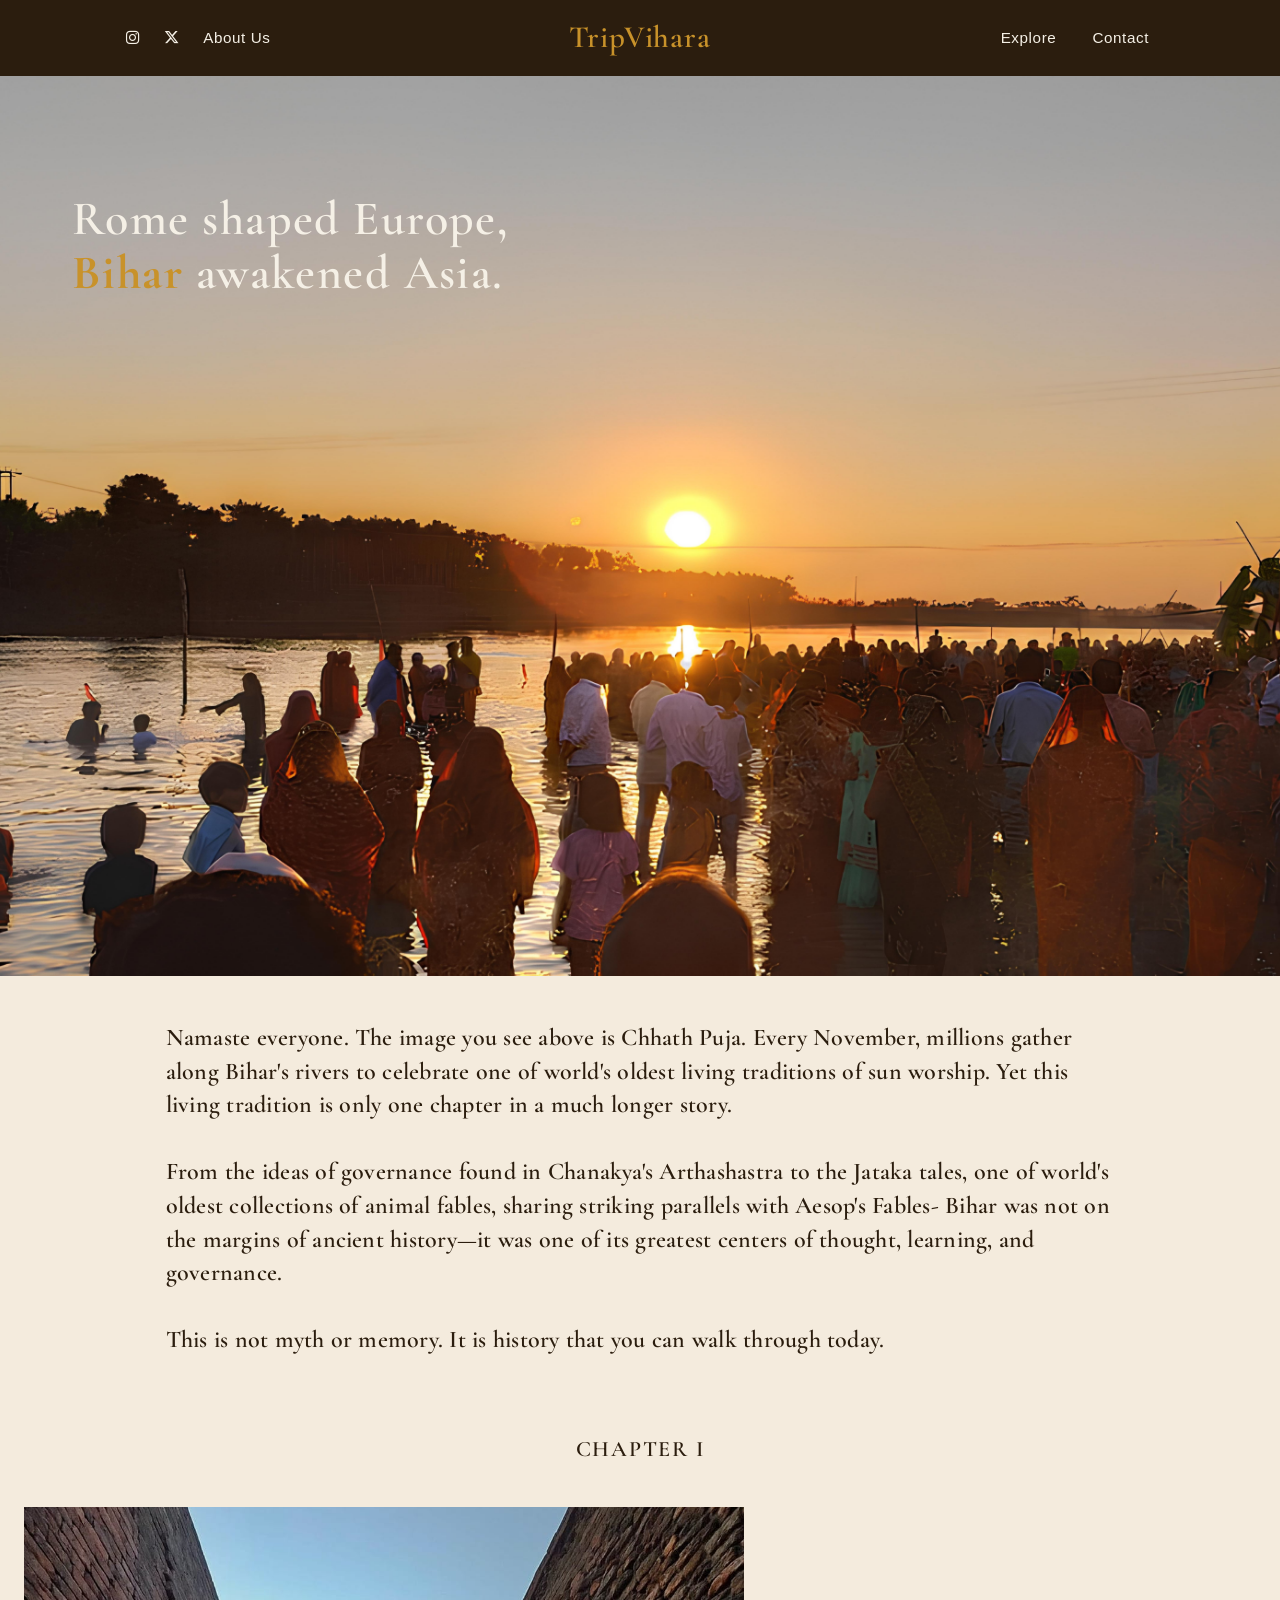
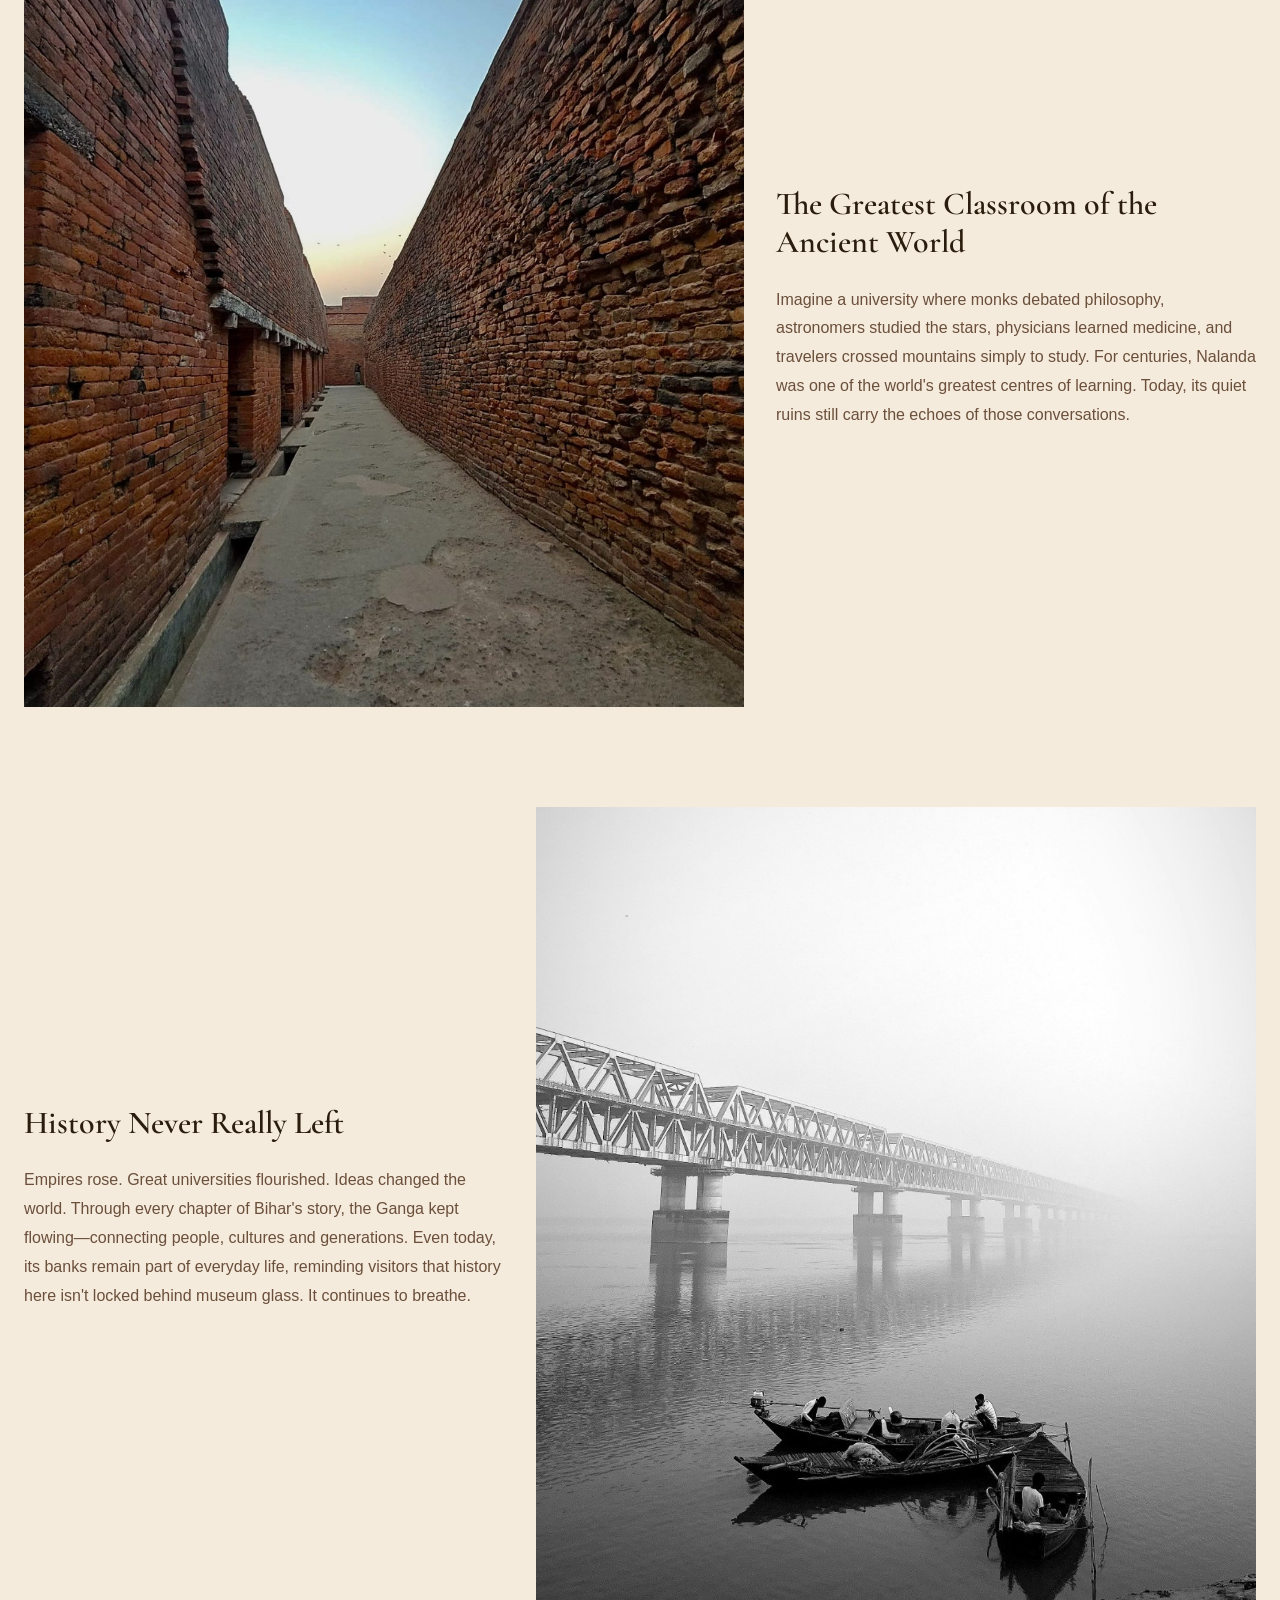
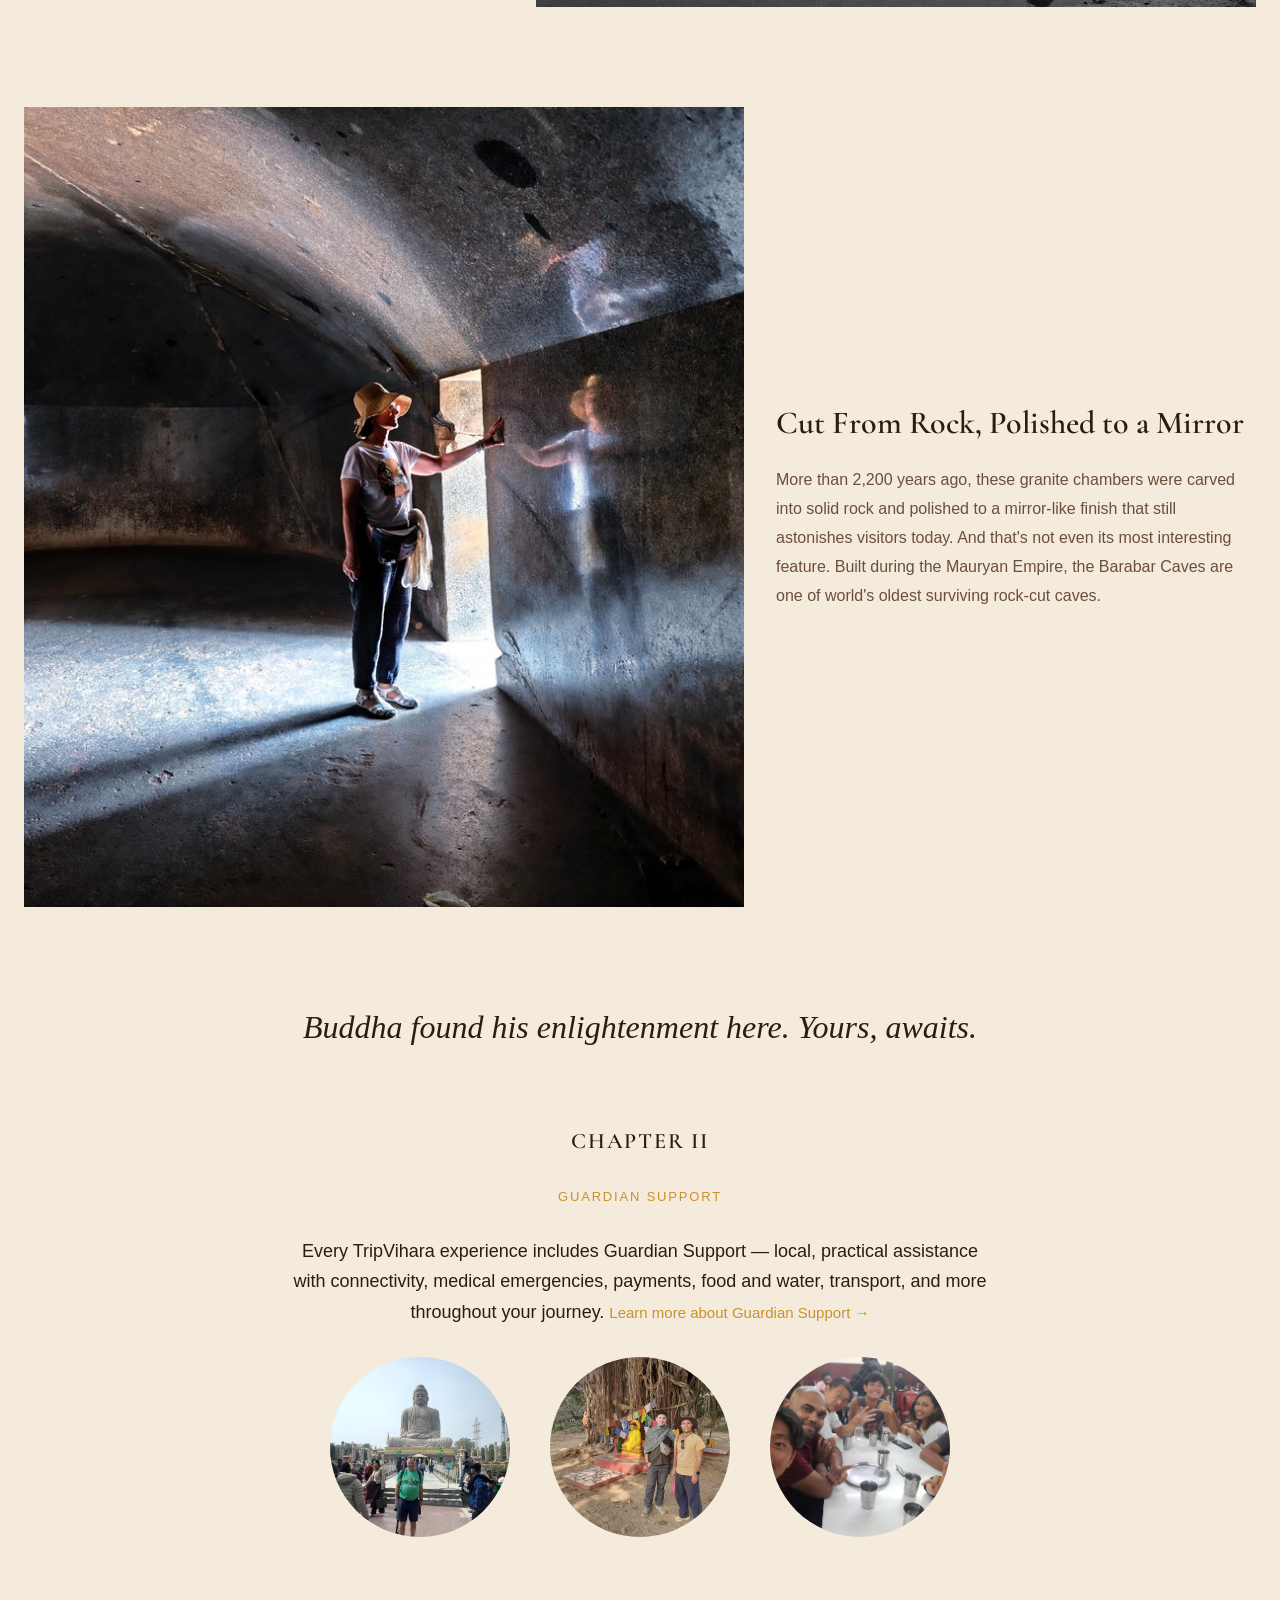
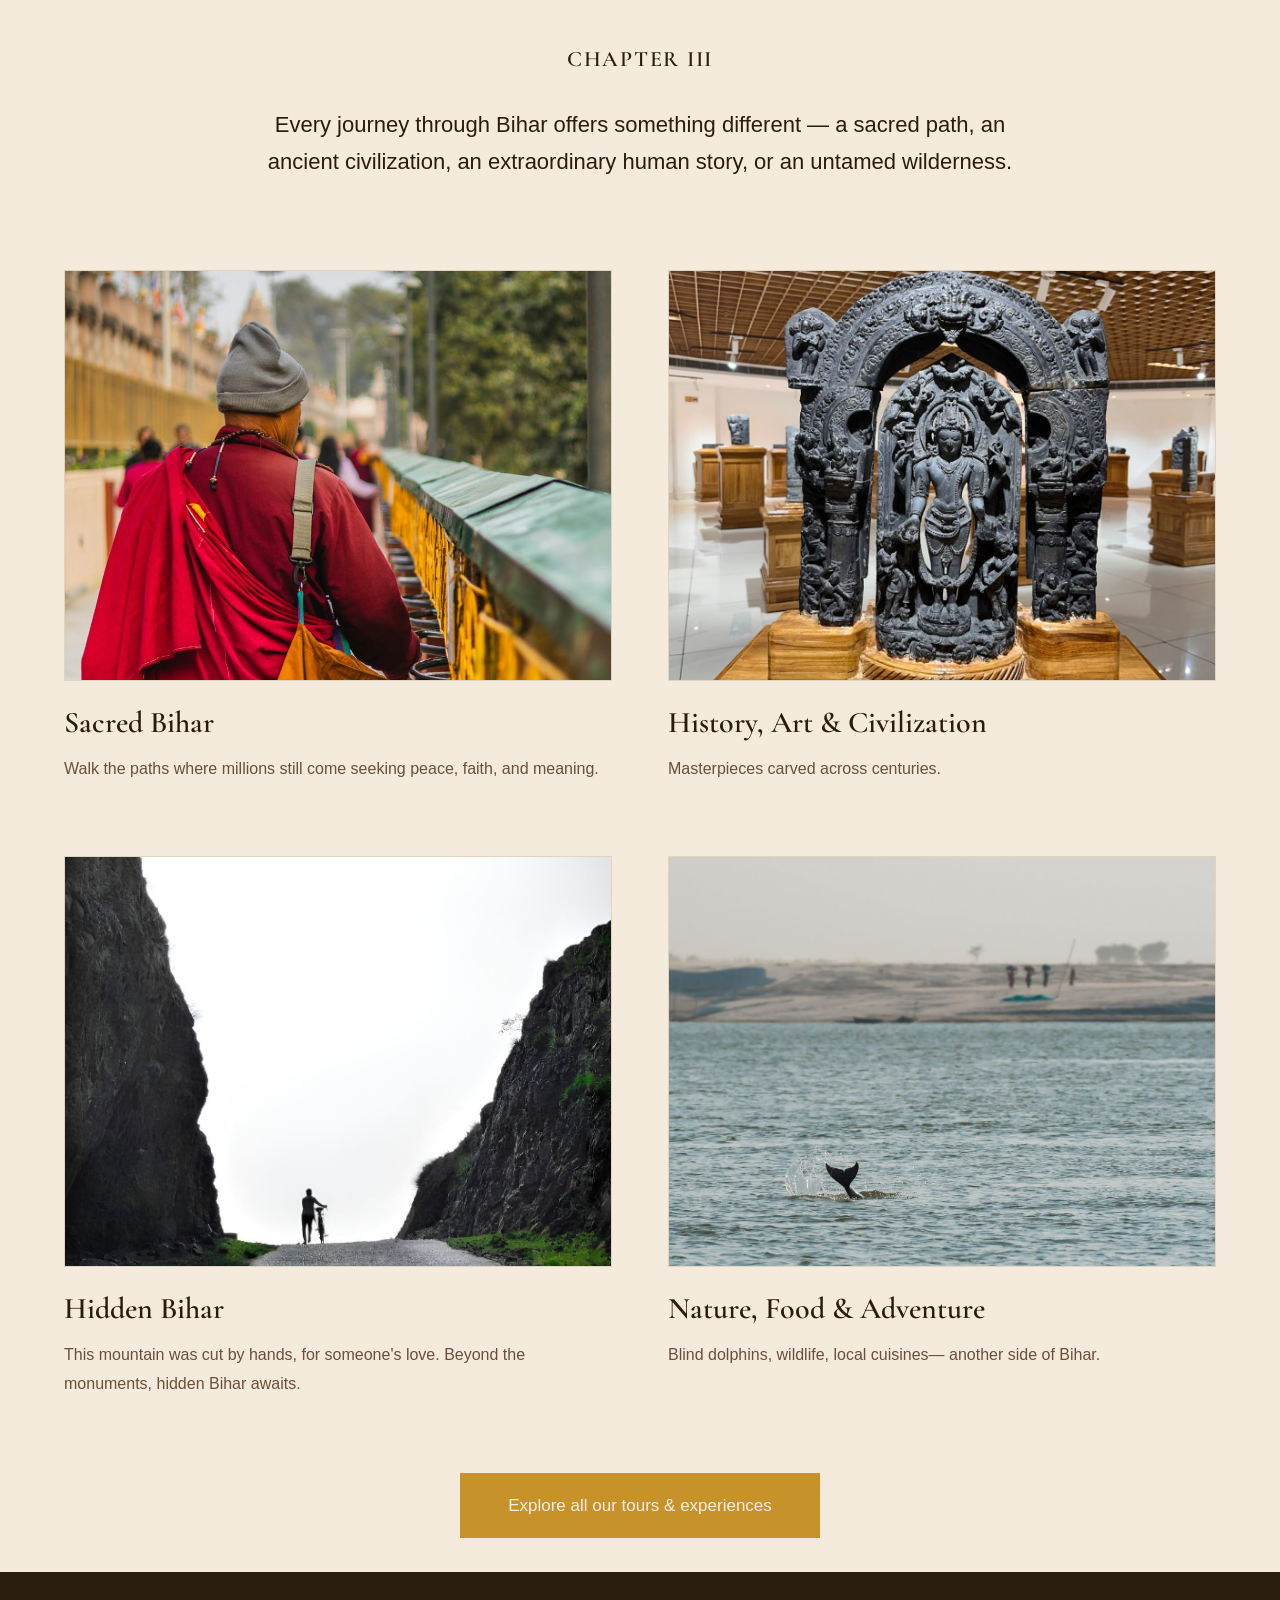
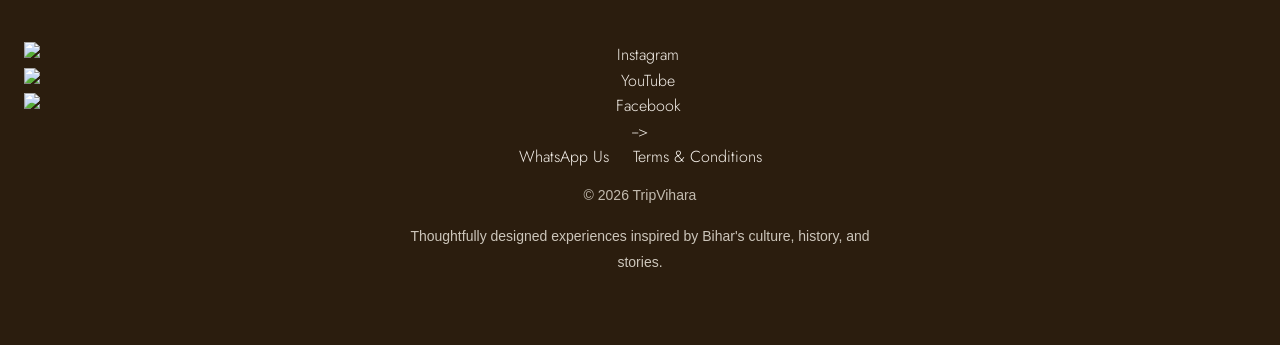
==== commit f8b27f6a: "remove 3 social mediafrom footer" ====
--- a/index.html
+++ b/index.html
@@ -394,7 +394,7 @@
 
     <footer class="footer">
 
-        <div class="footer-socials">
+        <!-- <div class="footer-socials">
 
             <!-- Add only the social icons that are actually live -->
             <a href="https://www.instagram.com/tripvihara?utm_source=qr&stkn=NHJ6aTQzYW5tNmN5"><img src="instagram.svg" alt="Instagram"></a>
@@ -403,7 +403,7 @@
 
             <a href="#"><img src="facebook.svg" alt="Facebook"></a>
 
-        </div>
+        </div> -->
 
         <nav class="footer-links" aria-label="Footer links">
             <a href="https://wa.me/919015661671" target="_blank" rel="noopener noreferrer">WhatsApp Us</a>
--- a/css/home.css
+++ b/css/home.css
@@ -415,7 +415,7 @@
 /* ── Enforce identical height across all story images ── */
 .story-image img {
     width: 100%;
-    height: 722px;
+    height: calc(100vh - 100px);
     /* <--- Adjust this single number to change the length for ALL 3 images at once */
     object-fit: cover;
     /* Crops neatly so pictures don't stretch or distort */
@@ -458,7 +458,7 @@
 
     max-width: 760px;
 
-    margin: 120px auto 0;
+    margin: 55px auto 0;
 
     padding: 0 24px;
 
@@ -483,7 +483,7 @@
 
     background: #F4EBDD;
 
-    padding: 56px 24px;
+    padding: 35px 24px;
 
 }
 
@@ -569,14 +569,14 @@
     display: flex;
     justify-content: center;
     align-items: center;
-    gap: 30px;
+    gap: 40px;
     flex-wrap: wrap;
     margin: 30px auto;
 }
 
 .round-images img {
-    width: 150px;
-    height: 150px;
+    width: 180px;
+    height: 180px;
     border-radius: 50%;
     object-fit: cover;
     display: block;
@@ -586,7 +586,7 @@
 
     background: #F4EBDD;
 
-    padding: 63px 64px;
+    padding: 40px 64px;
 
 }
 
@@ -720,7 +720,7 @@
 
     background: #F4EBDD;
 
-    padding: 44px 24px;
+    padding: 34px 24px;
 
     display: flex;
 
@@ -926,6 +926,8 @@
     .story-right .story-image,
     .story-right-large .story-image {
         flex: 1.5;
+        width: calc(100% - 96px);
+        max-width: calc(100% - 96px);
     }
 
     .story-left .story-content,
@@ -1065,7 +1067,7 @@
 
 
 .claim-section {
-    padding: 80px 24px 70px;
+    padding: 45px 24px 35px;
 }
 
 .claim-container {
@@ -1078,11 +1080,11 @@
 }
 
 .story-section {
-    padding: 80px 0;
+    padding: 40px 0;
 }
 
 .story-heading {
-    margin-bottom: 64px;
+    margin-bottom: 40px;
 }
 
 .story-heading span {
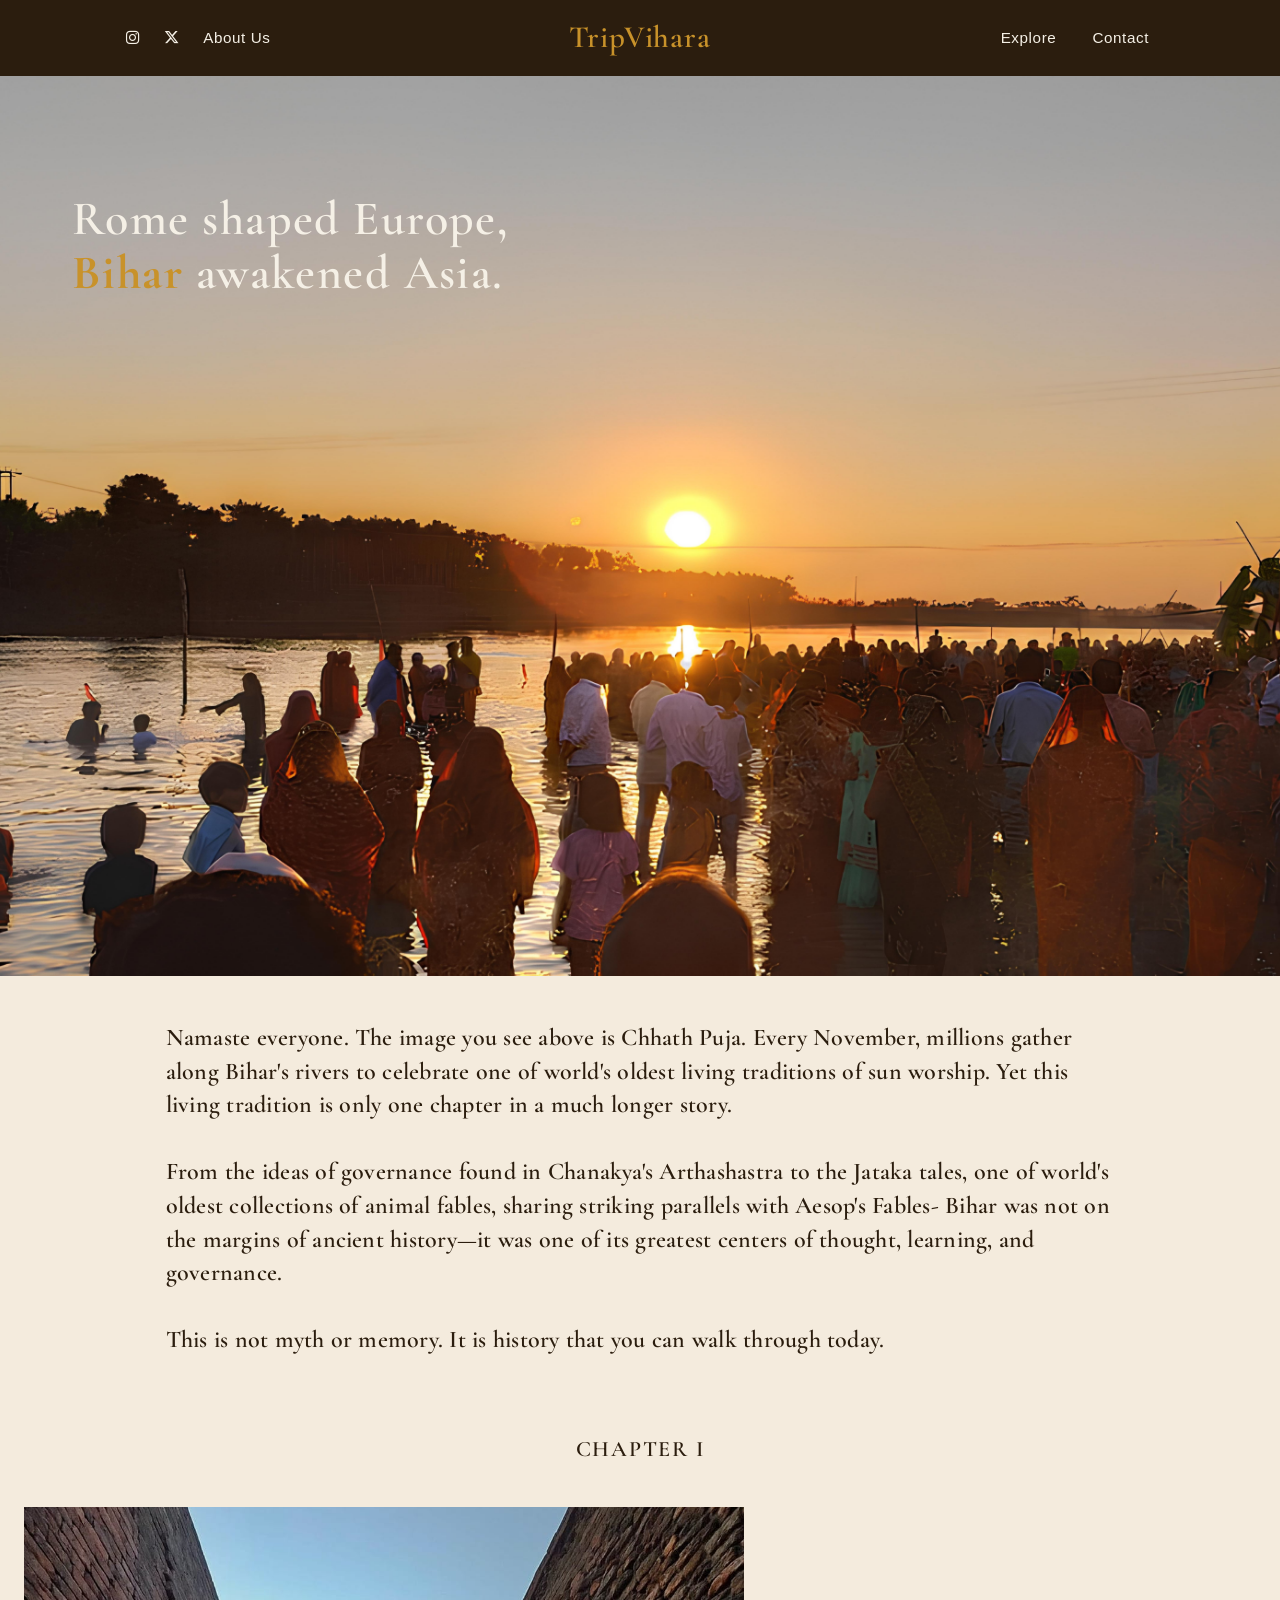
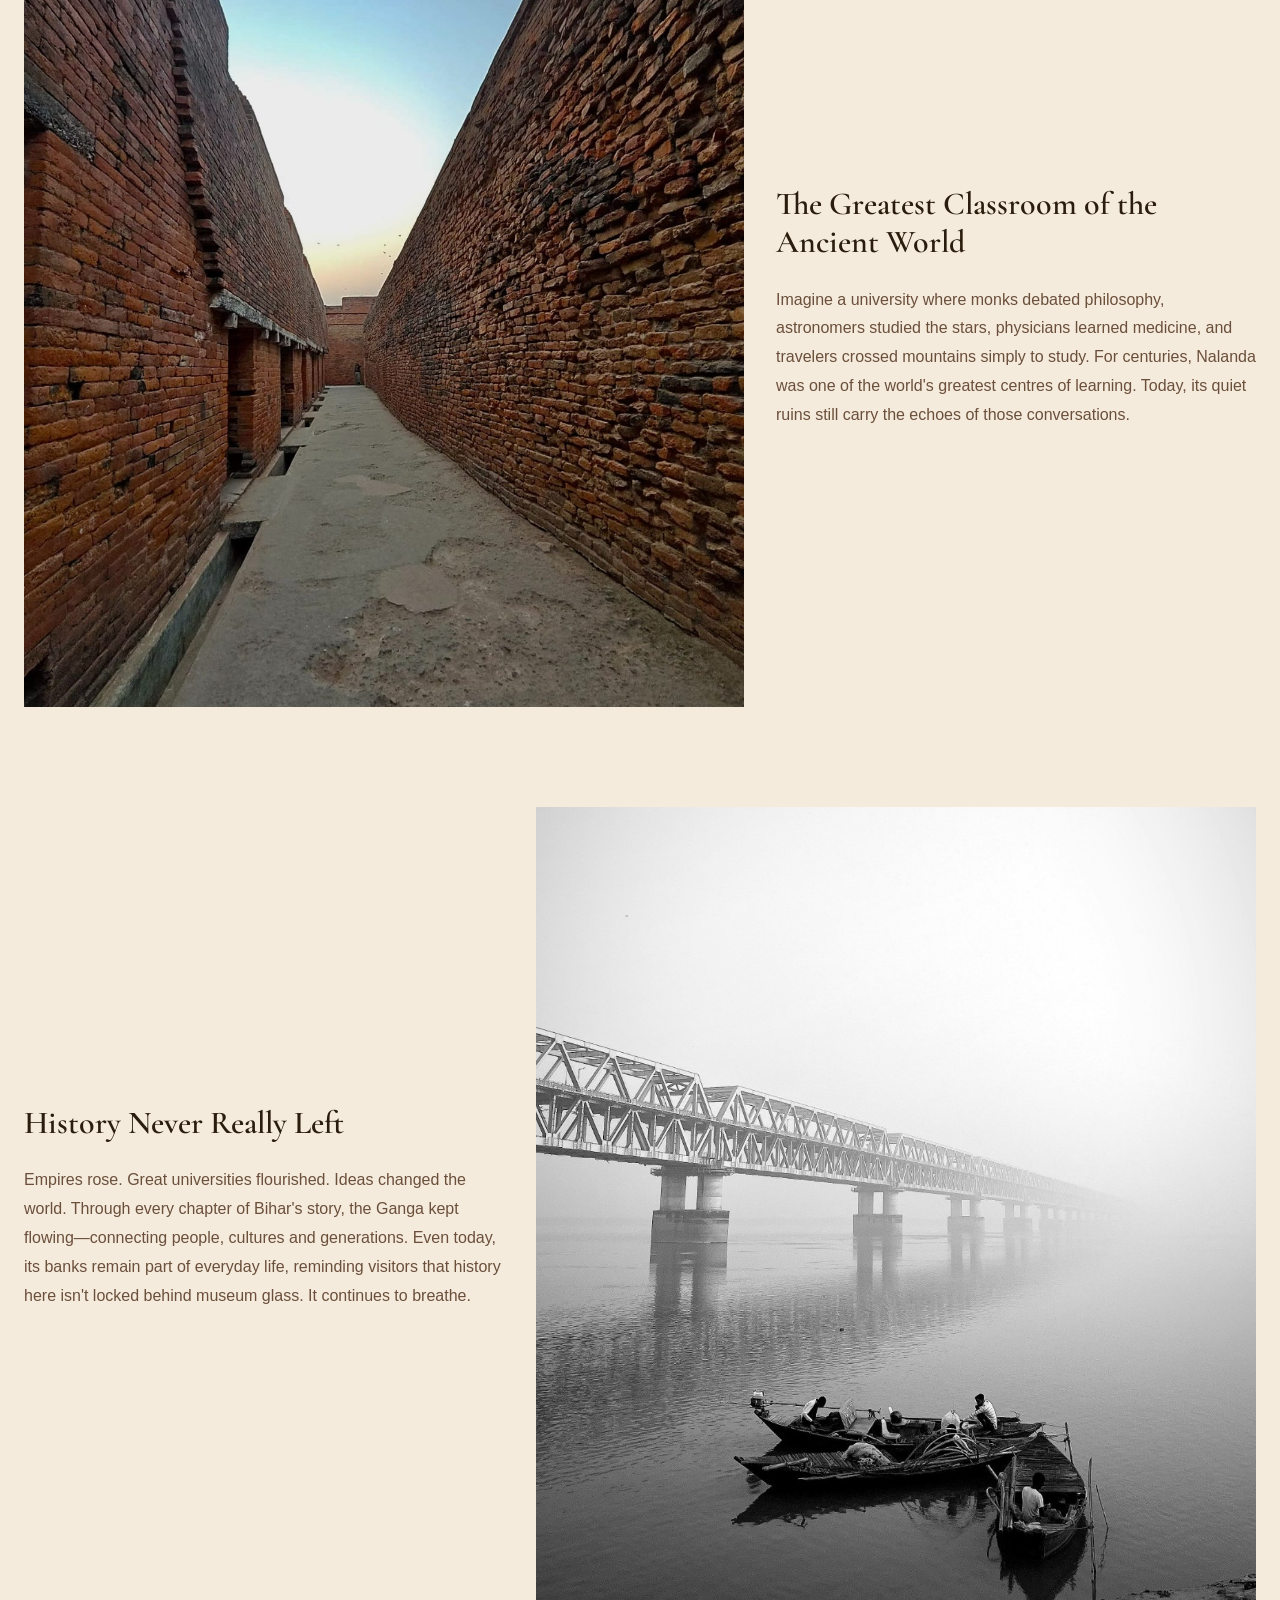
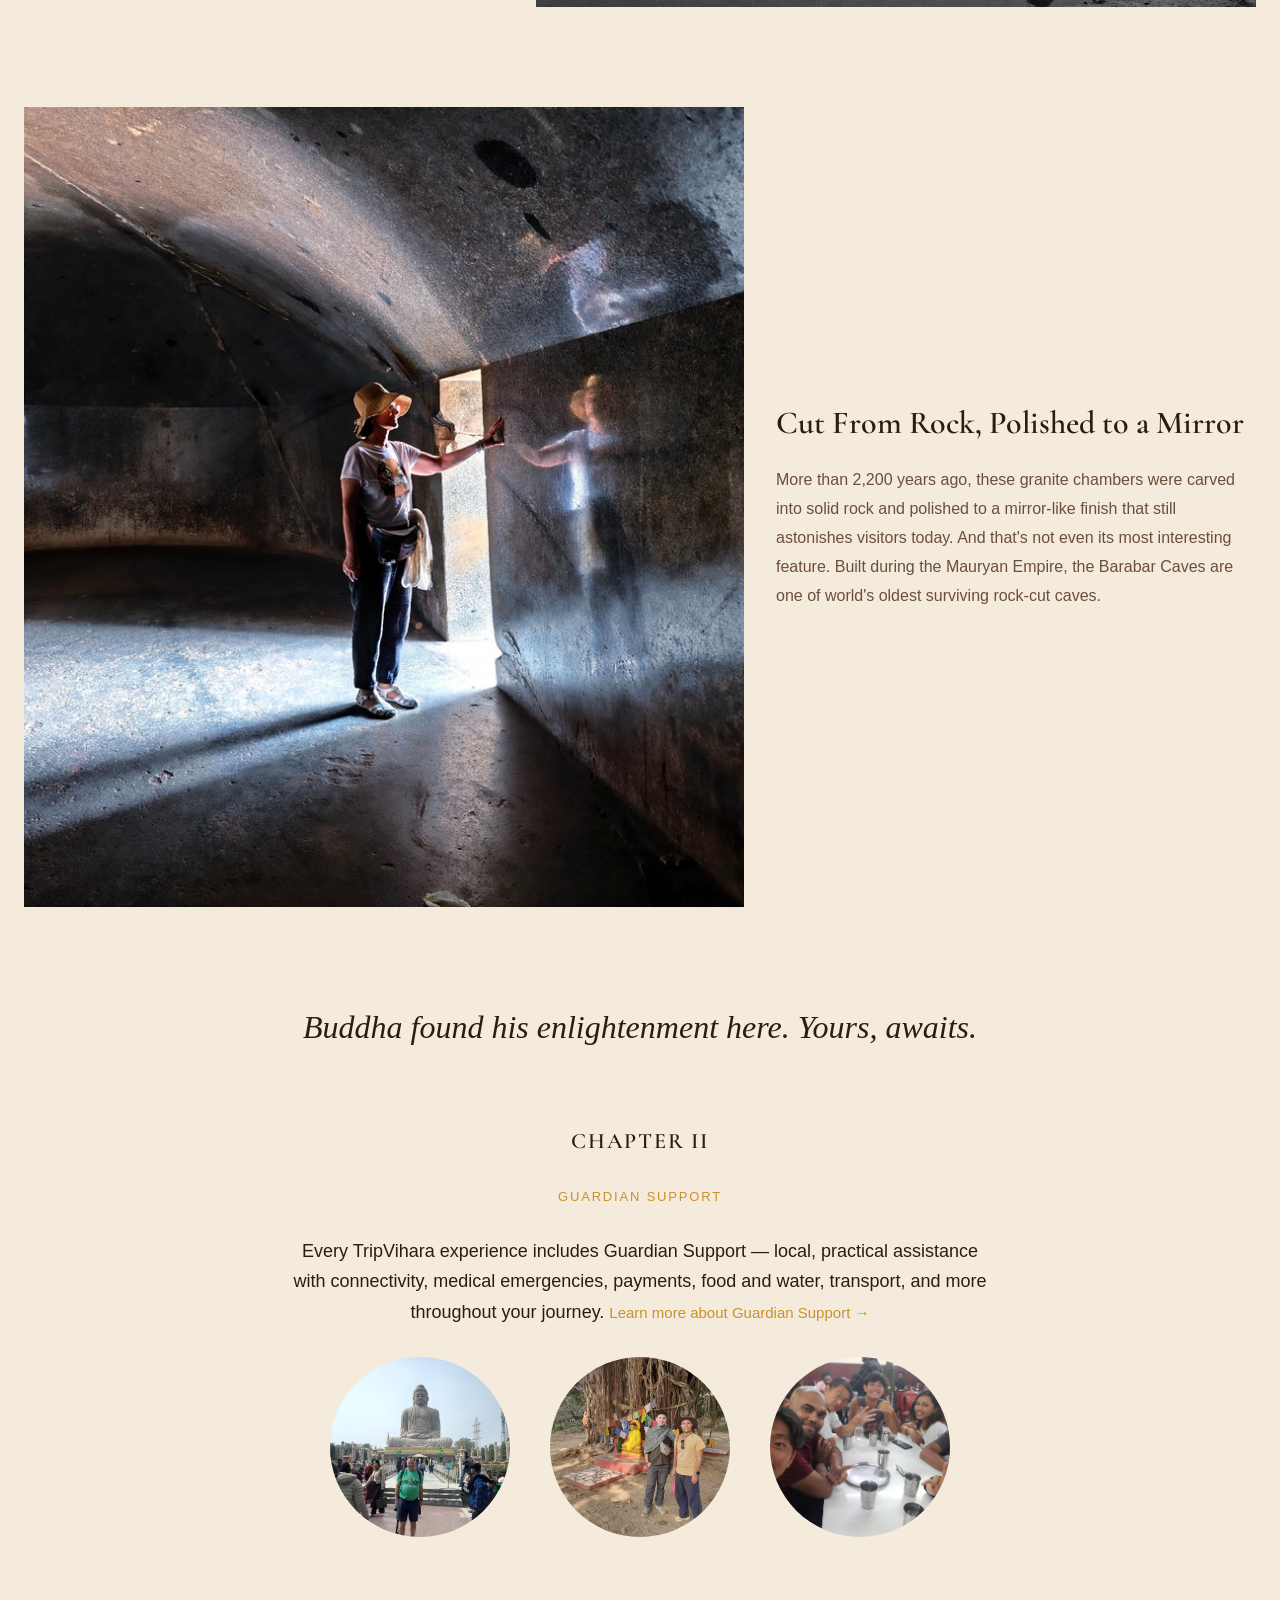
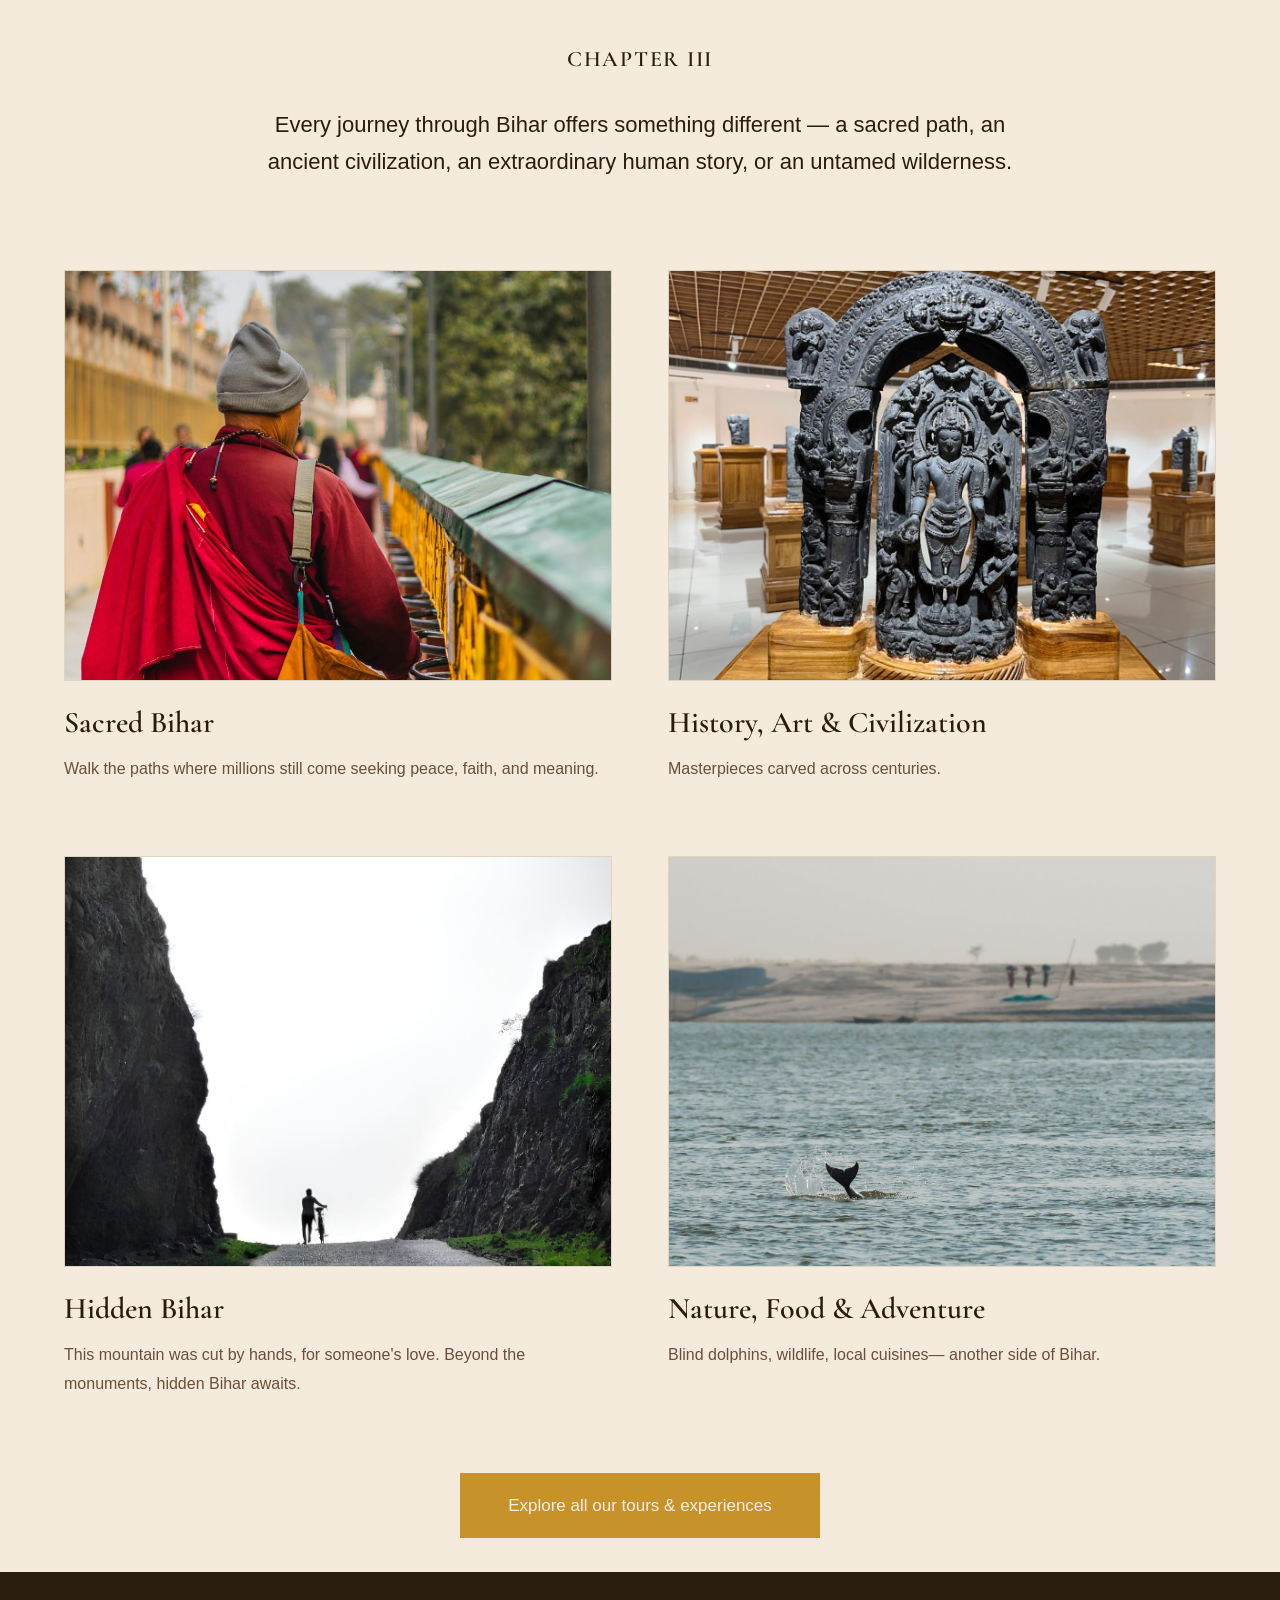
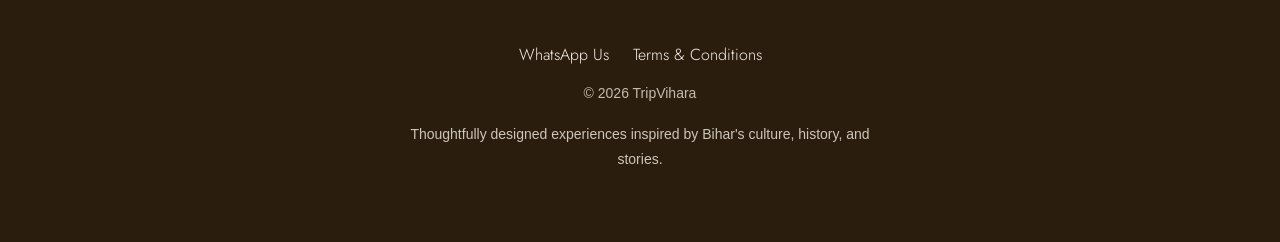
==== commit 2c4cb6b6: "remove 3 social mediafrom footer" ====
--- a/index.html
+++ b/index.html
@@ -394,16 +394,16 @@
 
     <footer class="footer">
 
-        <!-- <div class="footer-socials">
+        <!-- <div class="footer-socials"> -->
 
             <!-- Add only the social icons that are actually live -->
-            <a href="https://www.instagram.com/tripvihara?utm_source=qr&stkn=NHJ6aTQzYW5tNmN5"><img src="instagram.svg" alt="Instagram"></a>
-
-            <a href="#"><img src="youtube.svg" alt="YouTube"></a>
-
-            <a href="#"><img src="facebook.svg" alt="Facebook"></a>
-
-        </div> -->
+            <!-- <a href="https://www.instagram.com/tripvihara?utm_source=qr&stkn=NHJ6aTQzYW5tNmN5"><img src="instagram.svg" alt="Instagram"></a> -->
+
+            <!-- <a href="#"><img src="youtube.svg" alt="YouTube"></a> -->
+
+            <!-- <a href="#"><img src="facebook.svg" alt="Facebook"></a> -->
+
+        <!-- </div> -->
 
         <nav class="footer-links" aria-label="Footer links">
             <a href="https://wa.me/919015661671" target="_blank" rel="noopener noreferrer">WhatsApp Us</a>
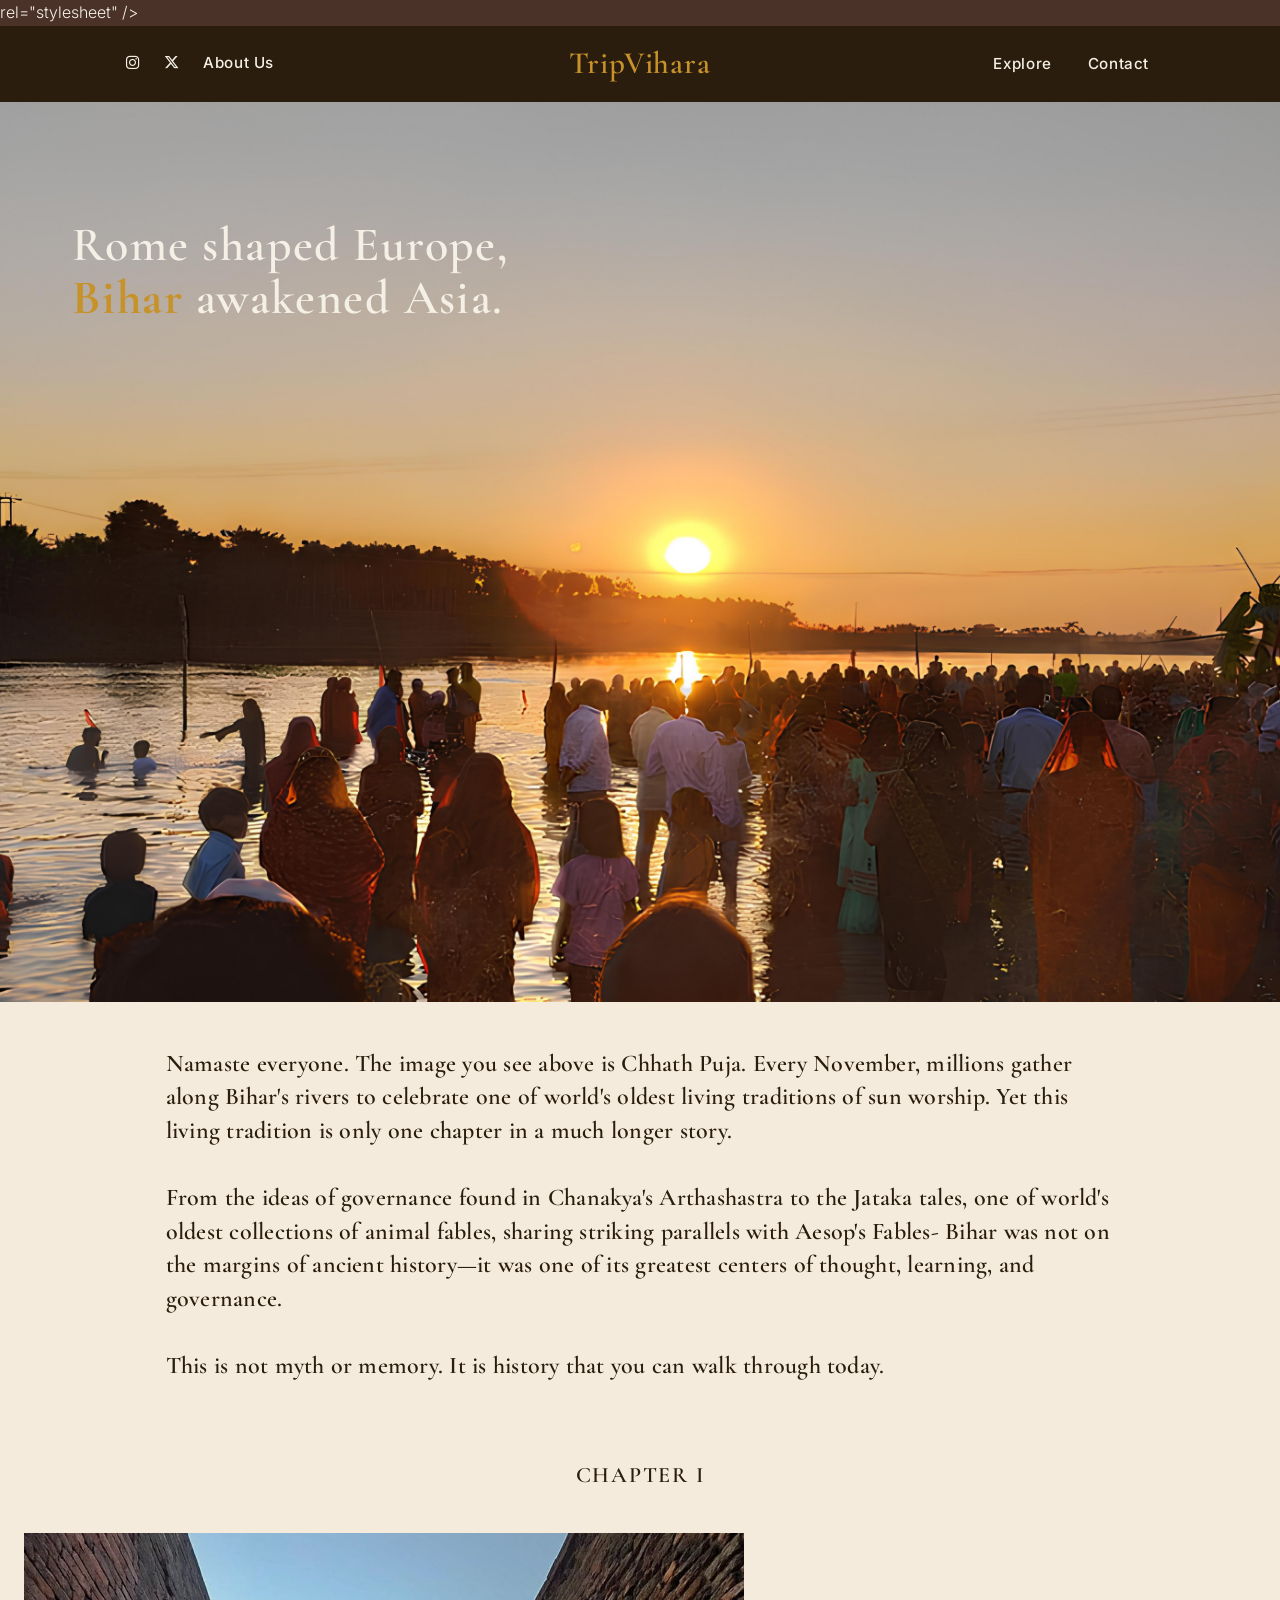
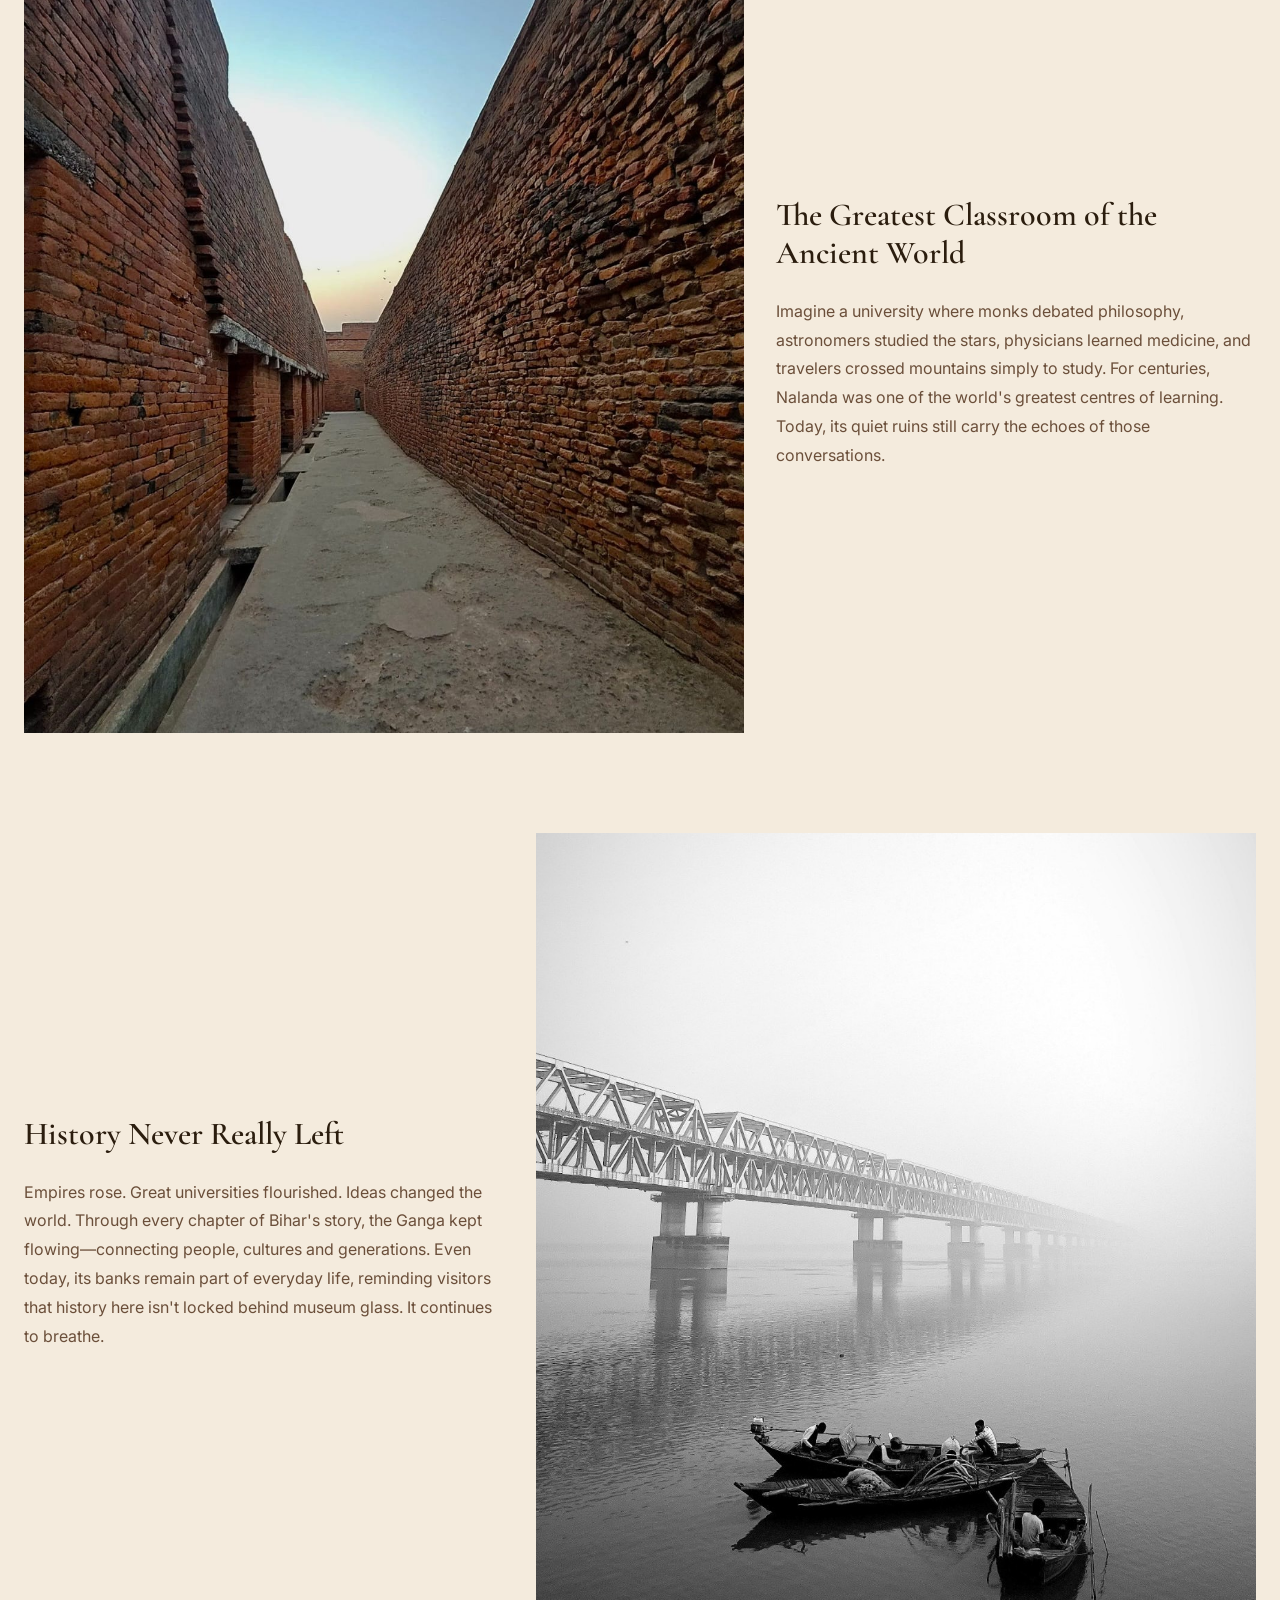
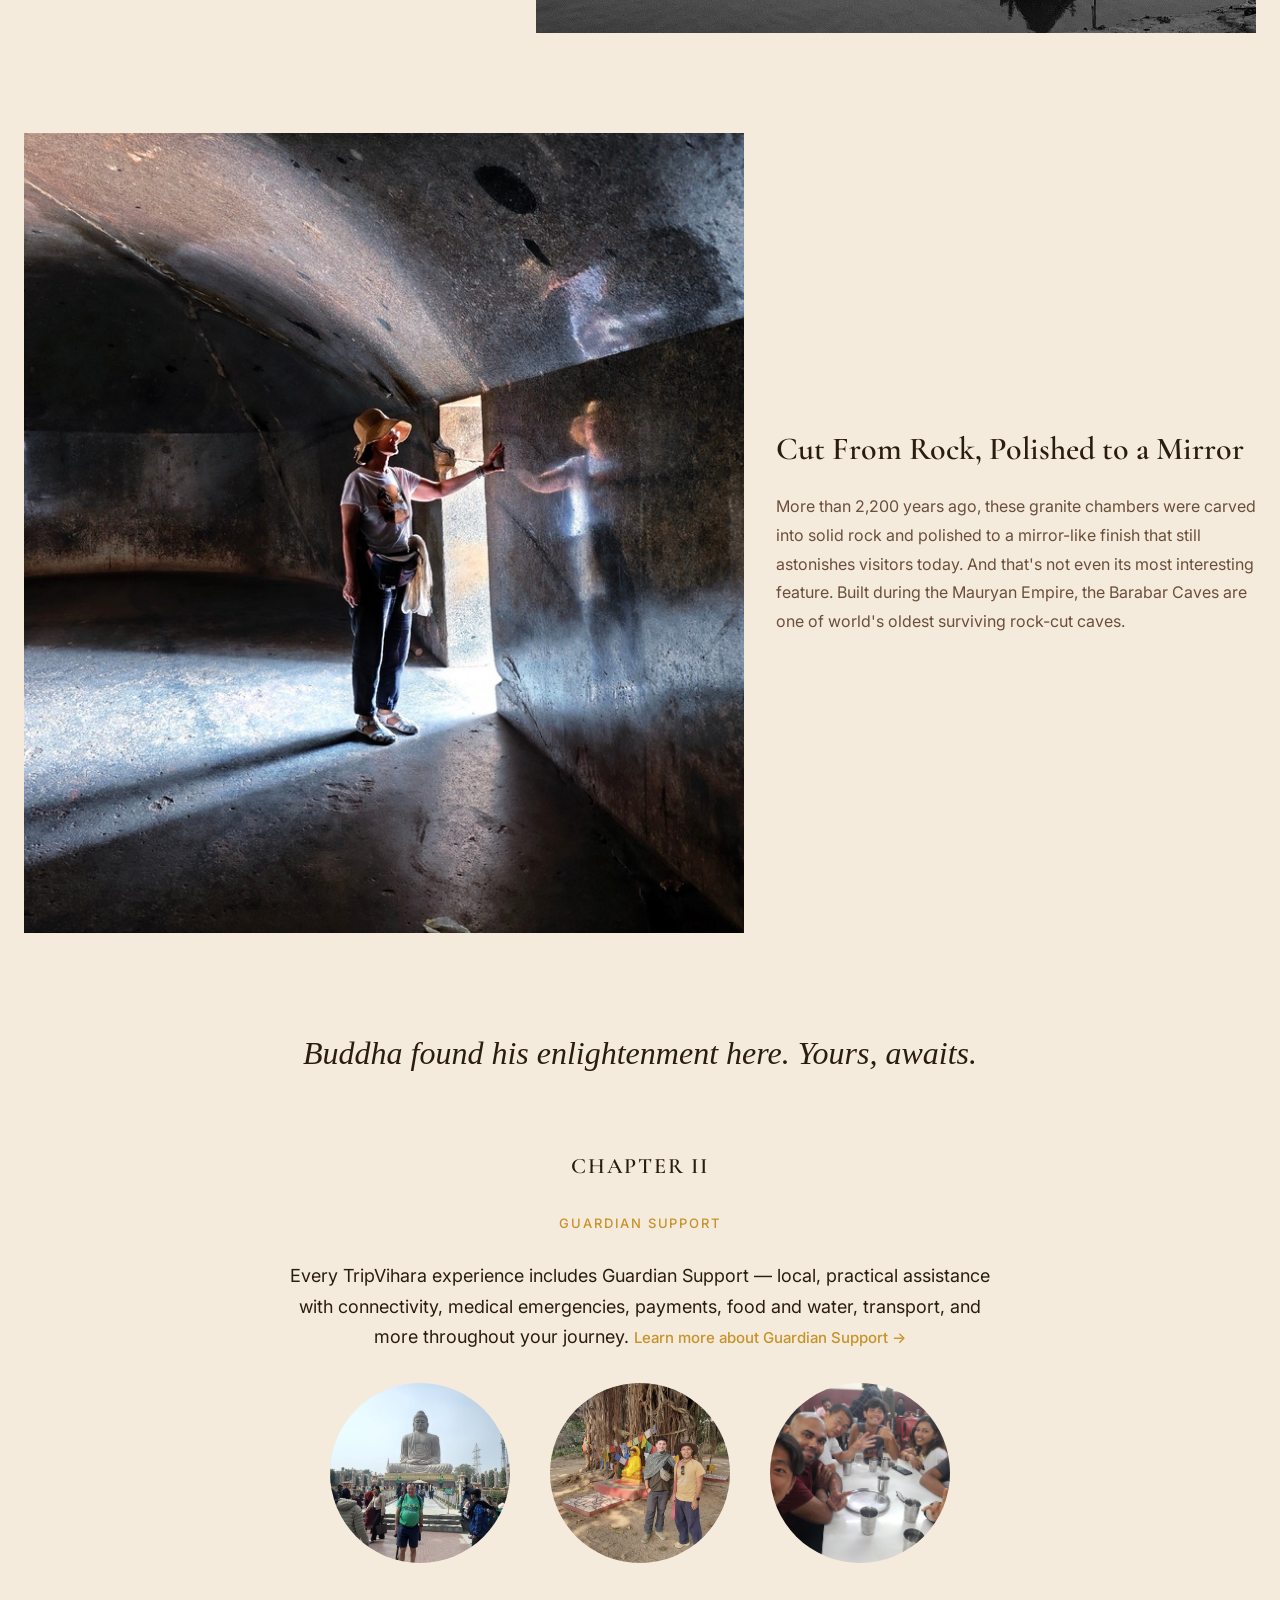
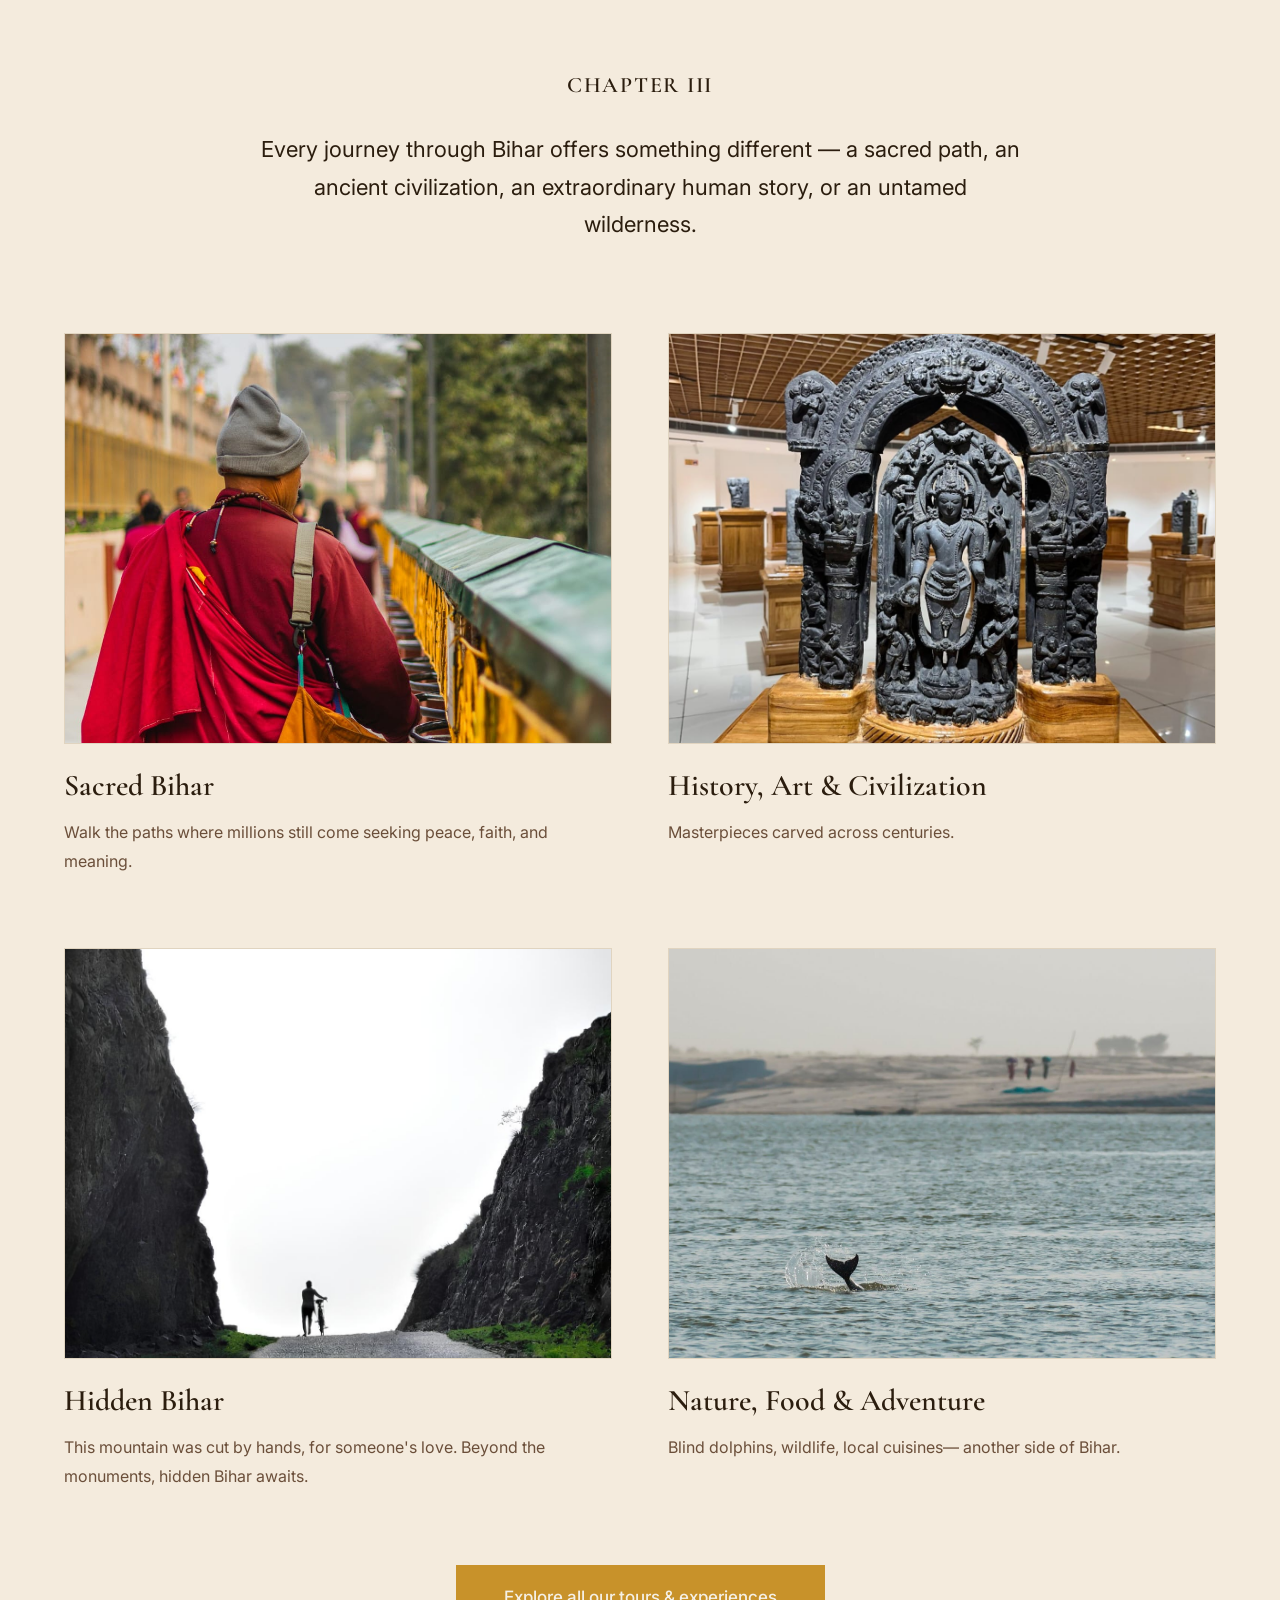
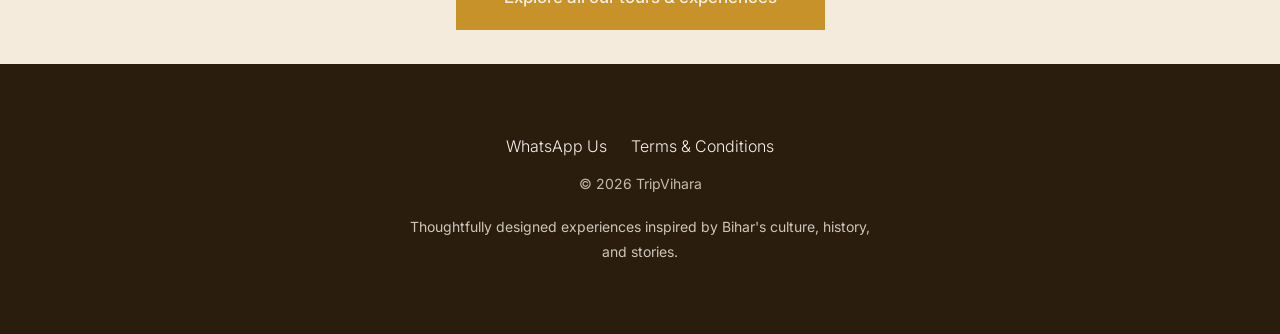
==== commit bb243c61: "update font for main body" ====
--- a/index.html
+++ b/index.html
@@ -10,8 +10,7 @@
     <link rel="preconnect" href="https://fonts.googleapis.com" />
     <link rel="preconnect" href="https://fonts.gstatic.com" crossorigin />
     <link
-        href="https://fonts.googleapis.com/css2?family=Cormorant+Garamond:ital,wght@0,300;0,400;0,600;1,300;1,400&family=Jost:wght@300;400;500;600&display=swap"
-        rel="stylesheet" />
+    <link href="https://fonts.googleapis.com/css2?family=Cormorant+Garamond:wght@300;400;600;800&family=Inter:wght@300;400;500&display=swap" rel="stylesheet">        rel="stylesheet" />
     <link rel="stylesheet" href="https://cdnjs.cloudflare.com/ajax/libs/font-awesome/6.5.1/css/all.min.css" />
     <link rel="stylesheet" href="css/home.css">
 
--- a/css/home.css
+++ b/css/home.css
@@ -13,7 +13,7 @@
     --nav-height: 72px;
 
     --font-display: 'Cormorant Garamond', Georgia, serif;
-    --font-body: 'Jost', sans-serif;
+    --font-body: 'Inter', sans-serif;
 }
 
 /* =============================================
@@ -111,7 +111,7 @@
 }
 
 .nav-links a {
-    font-family: Inter, sans-serif;
+    font-family: var(--font-body);
     font-size: 0.95rem;
     font-weight: 500;
     letter-spacing: 0.04em;
@@ -135,7 +135,7 @@
 }
 
 .nav-left .nav-link {
-    font-family: Inter, sans-serif;
+    font-family: var(--font-body);
     font-size: 0.95rem;
     font-weight: 500;
     letter-spacing: 0.04em;
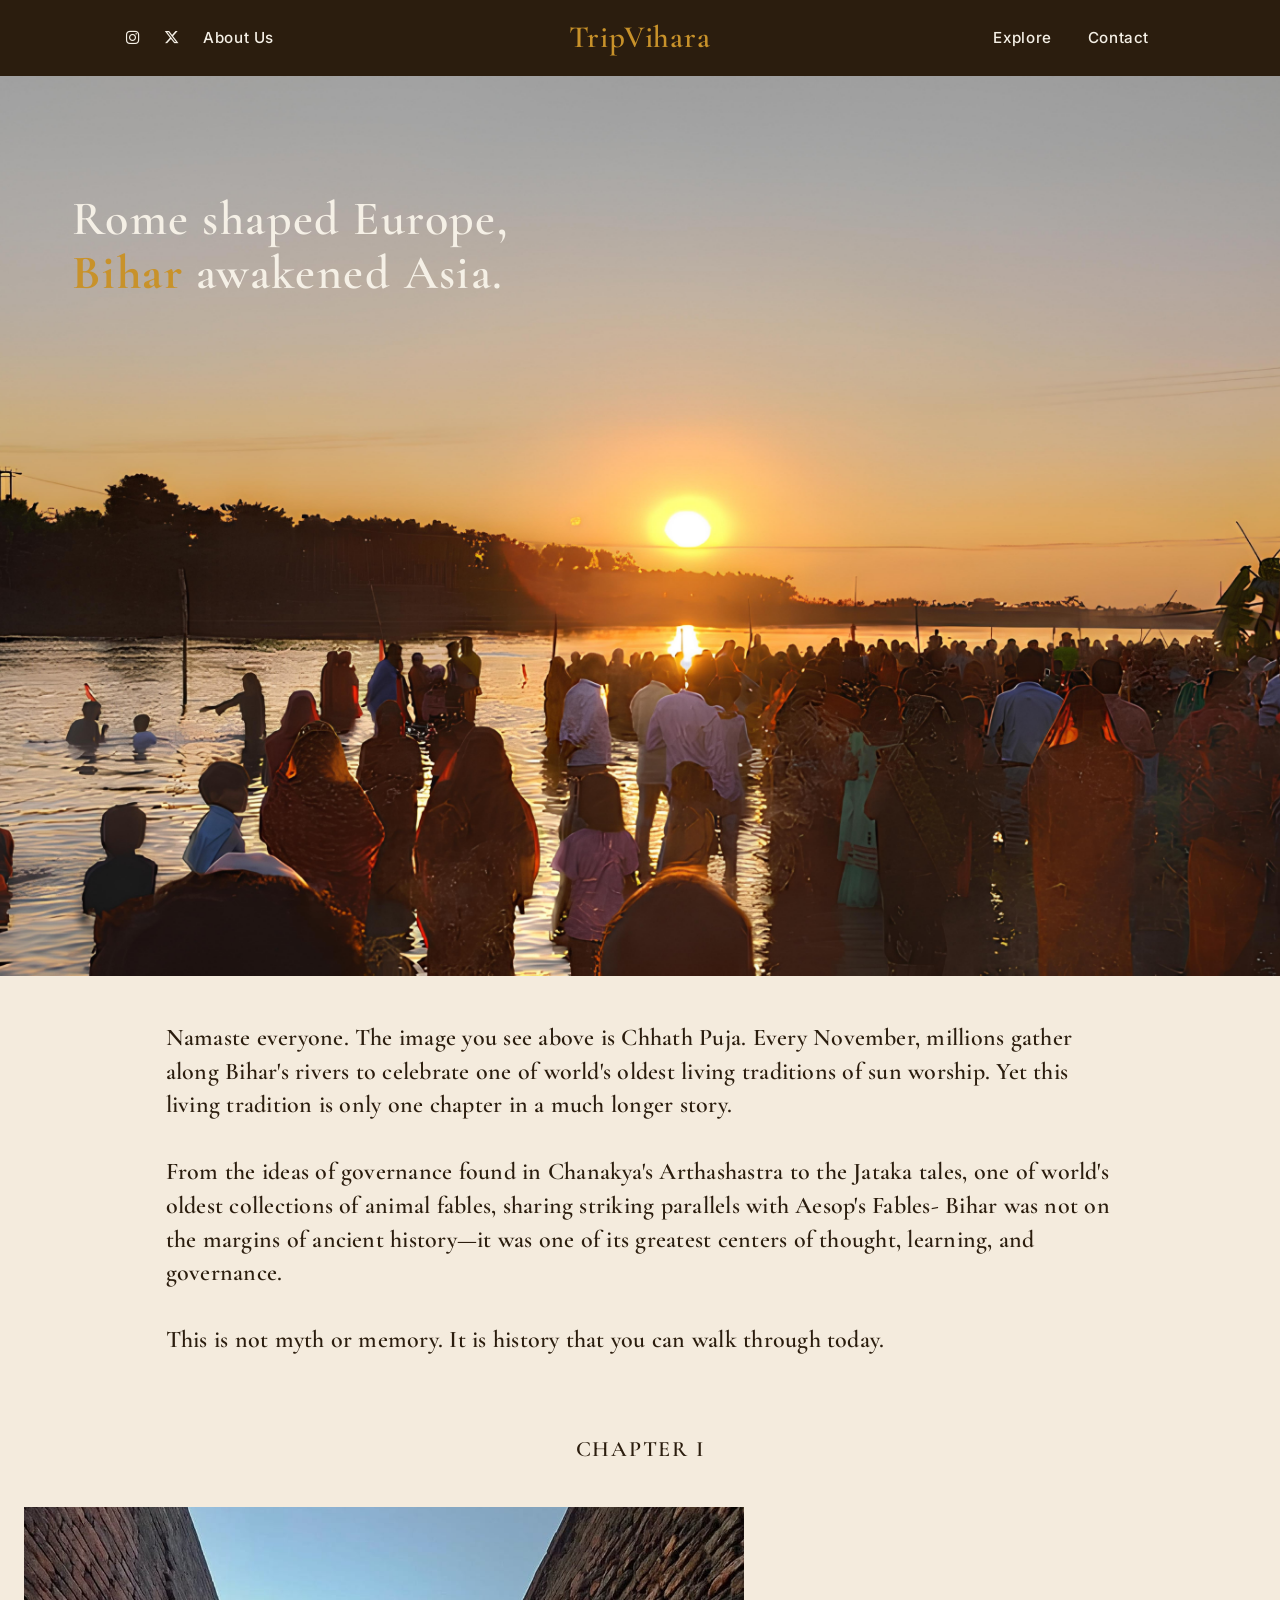
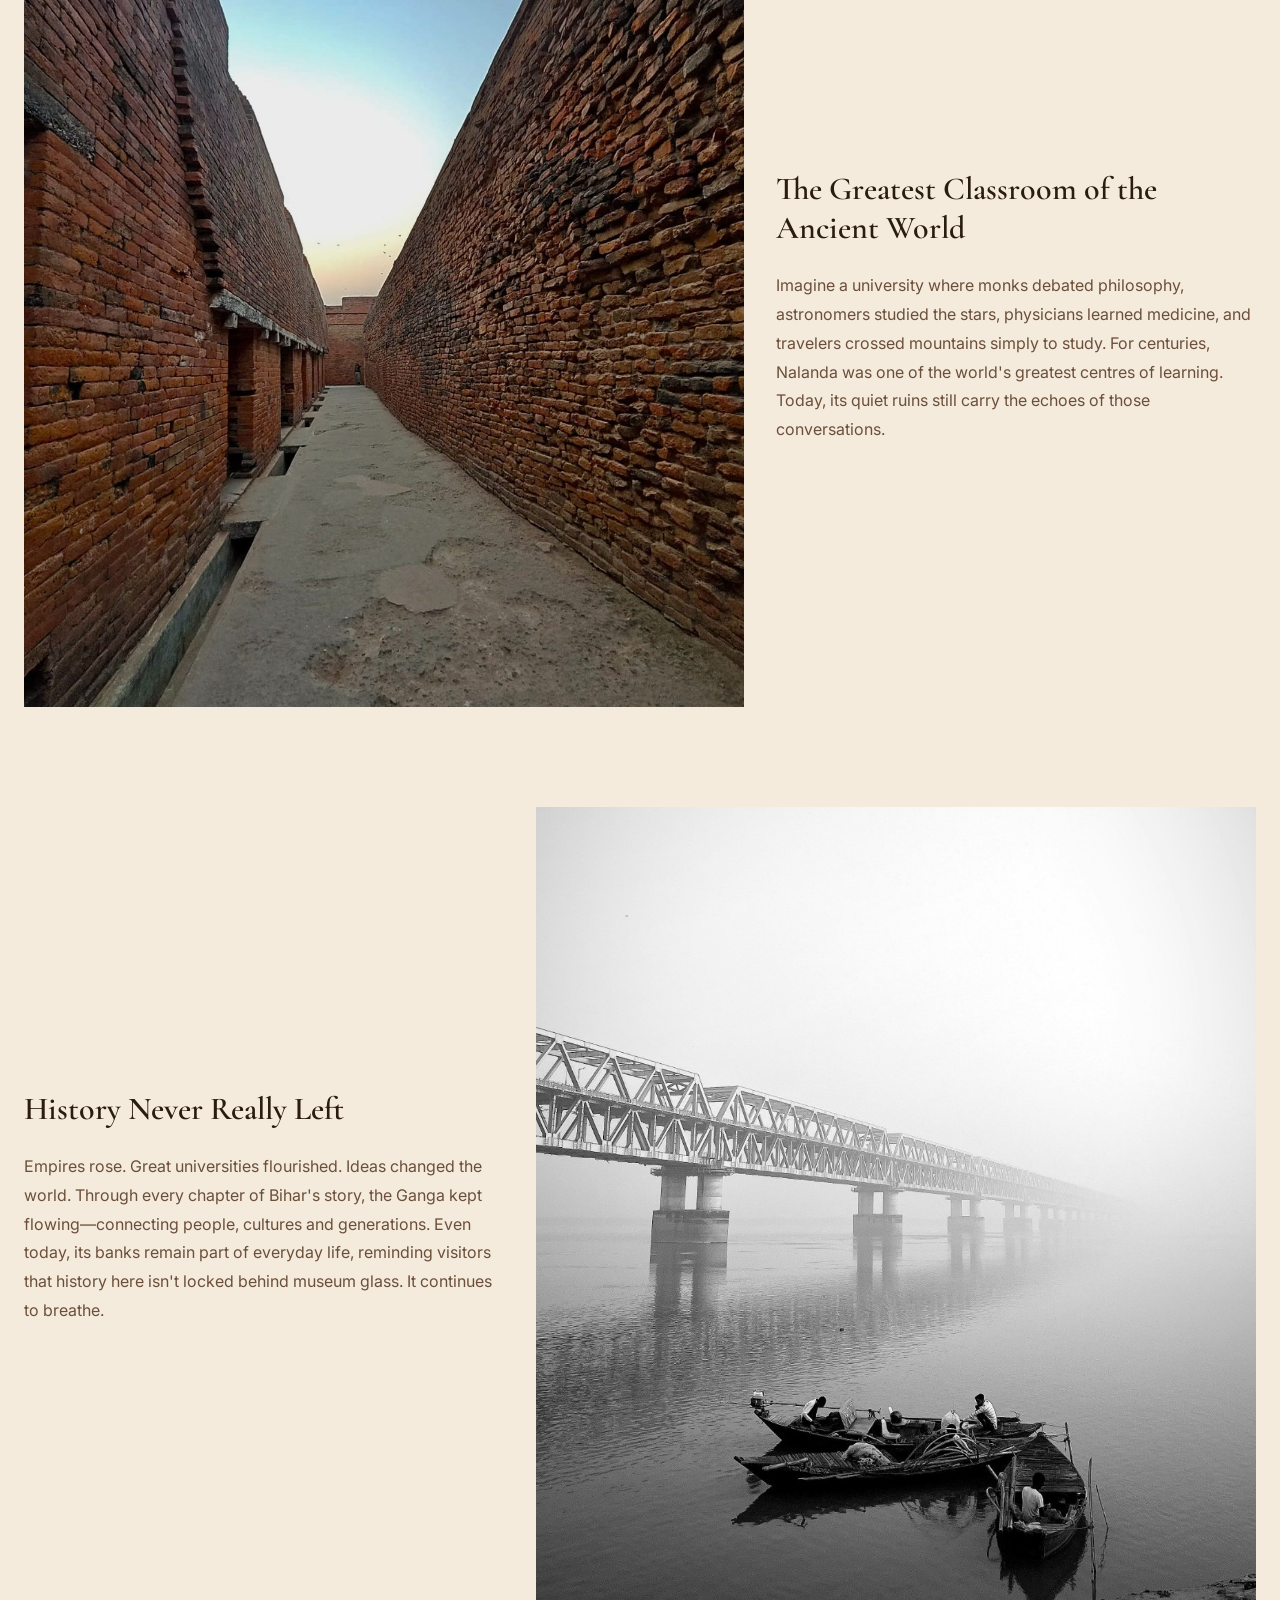
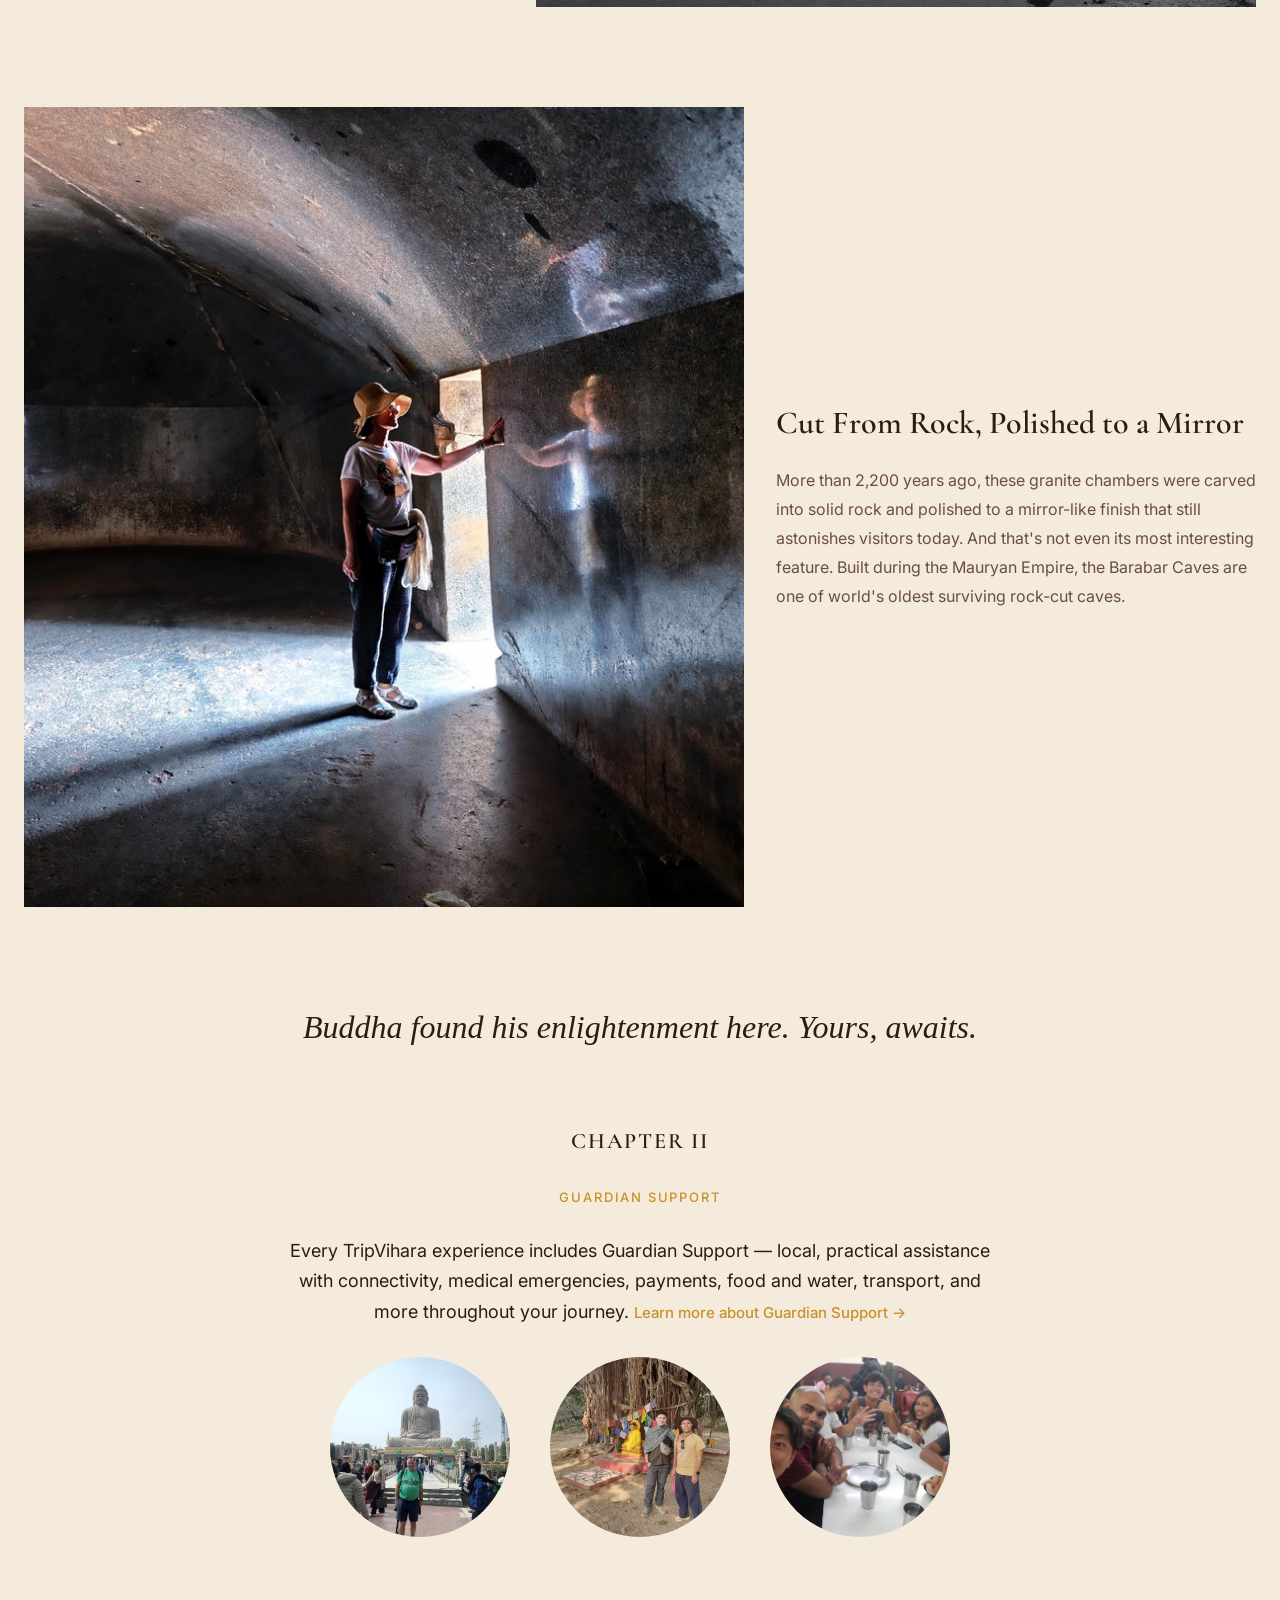
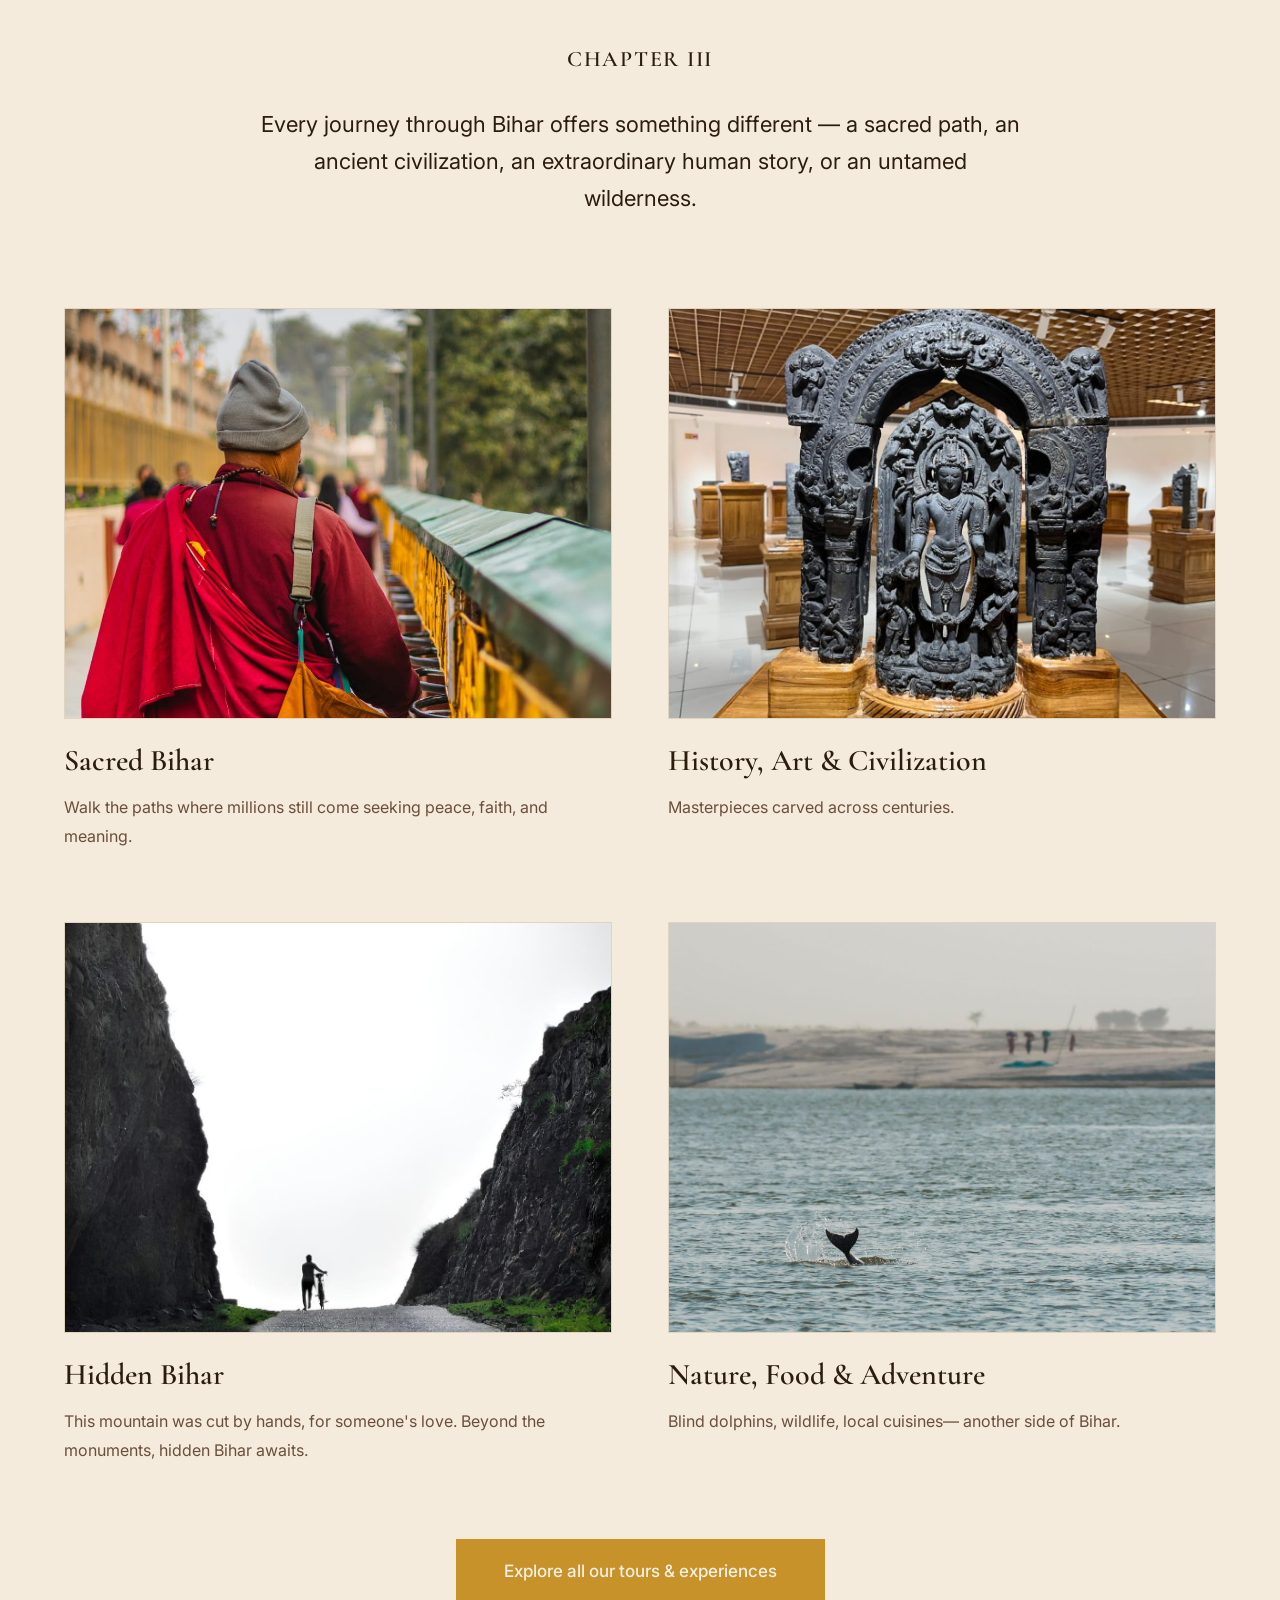
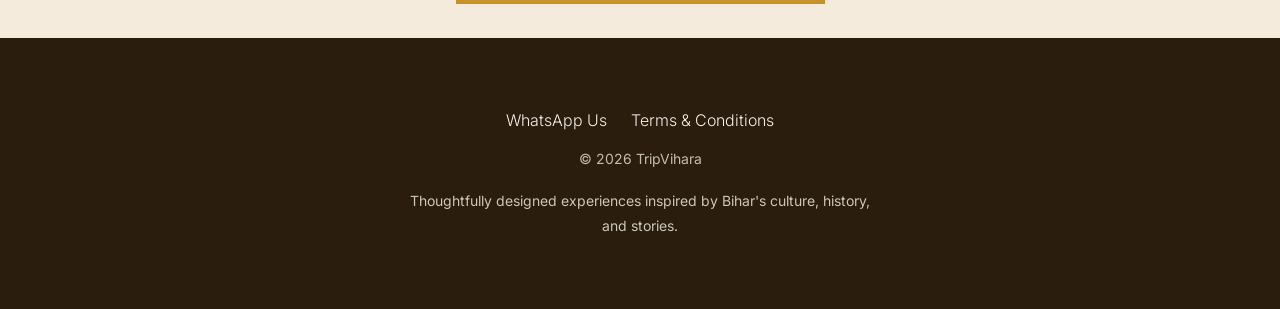
==== commit 304b0e95: "update home screen" ====
--- a/index.html
+++ b/index.html
@@ -10,7 +10,7 @@
     <link rel="preconnect" href="https://fonts.googleapis.com" />
     <link rel="preconnect" href="https://fonts.gstatic.com" crossorigin />
     <link
-    <link href="https://fonts.googleapis.com/css2?family=Cormorant+Garamond:wght@300;400;600;800&family=Inter:wght@300;400;500&display=swap" rel="stylesheet">        rel="stylesheet" />
+    <link href="https://fonts.googleapis.com/css2?family=Cormorant+Garamond:wght@300;400;600;800&family=Inter:wght@300;400;500&display=swap" rel="stylesheet">       
     <link rel="stylesheet" href="https://cdnjs.cloudflare.com/ajax/libs/font-awesome/6.5.1/css/all.min.css" />
     <link rel="stylesheet" href="css/home.css">
 
--- a/css/home.css
+++ b/css/home.css
@@ -938,6 +938,20 @@
 
 }
 
+/* this si to recuce the circle image for mob screen. */
+@media (max-width: 768px) {
+    .round-images {
+        flex-wrap: nowrap;
+        gap: 12px;
+        padding: 0 16px;
+    }
+
+    .round-images img {
+        width: calc((100% - 24px) / 3);
+        height: auto;
+        aspect-ratio: 1 / 1;
+    }
+}
 
 /* Mobile adjustments */
 @media (max-width: 768px) {
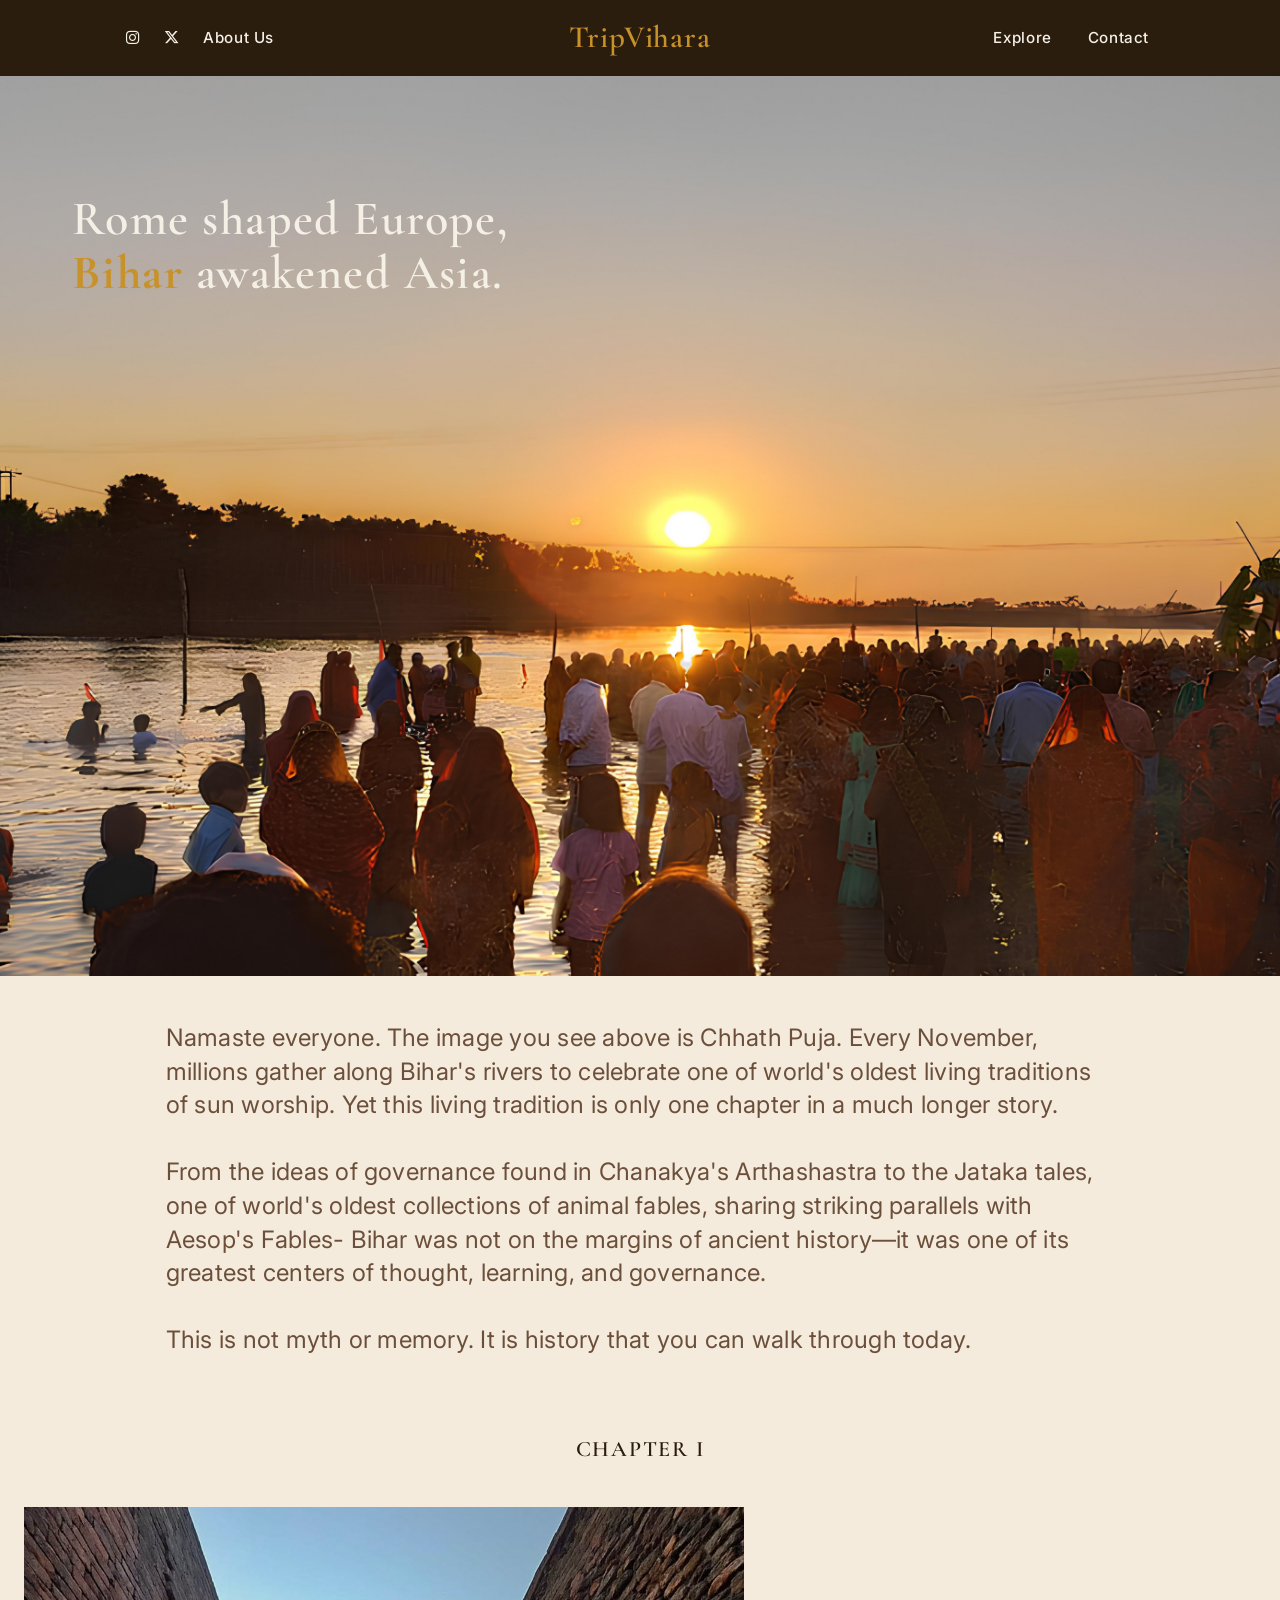
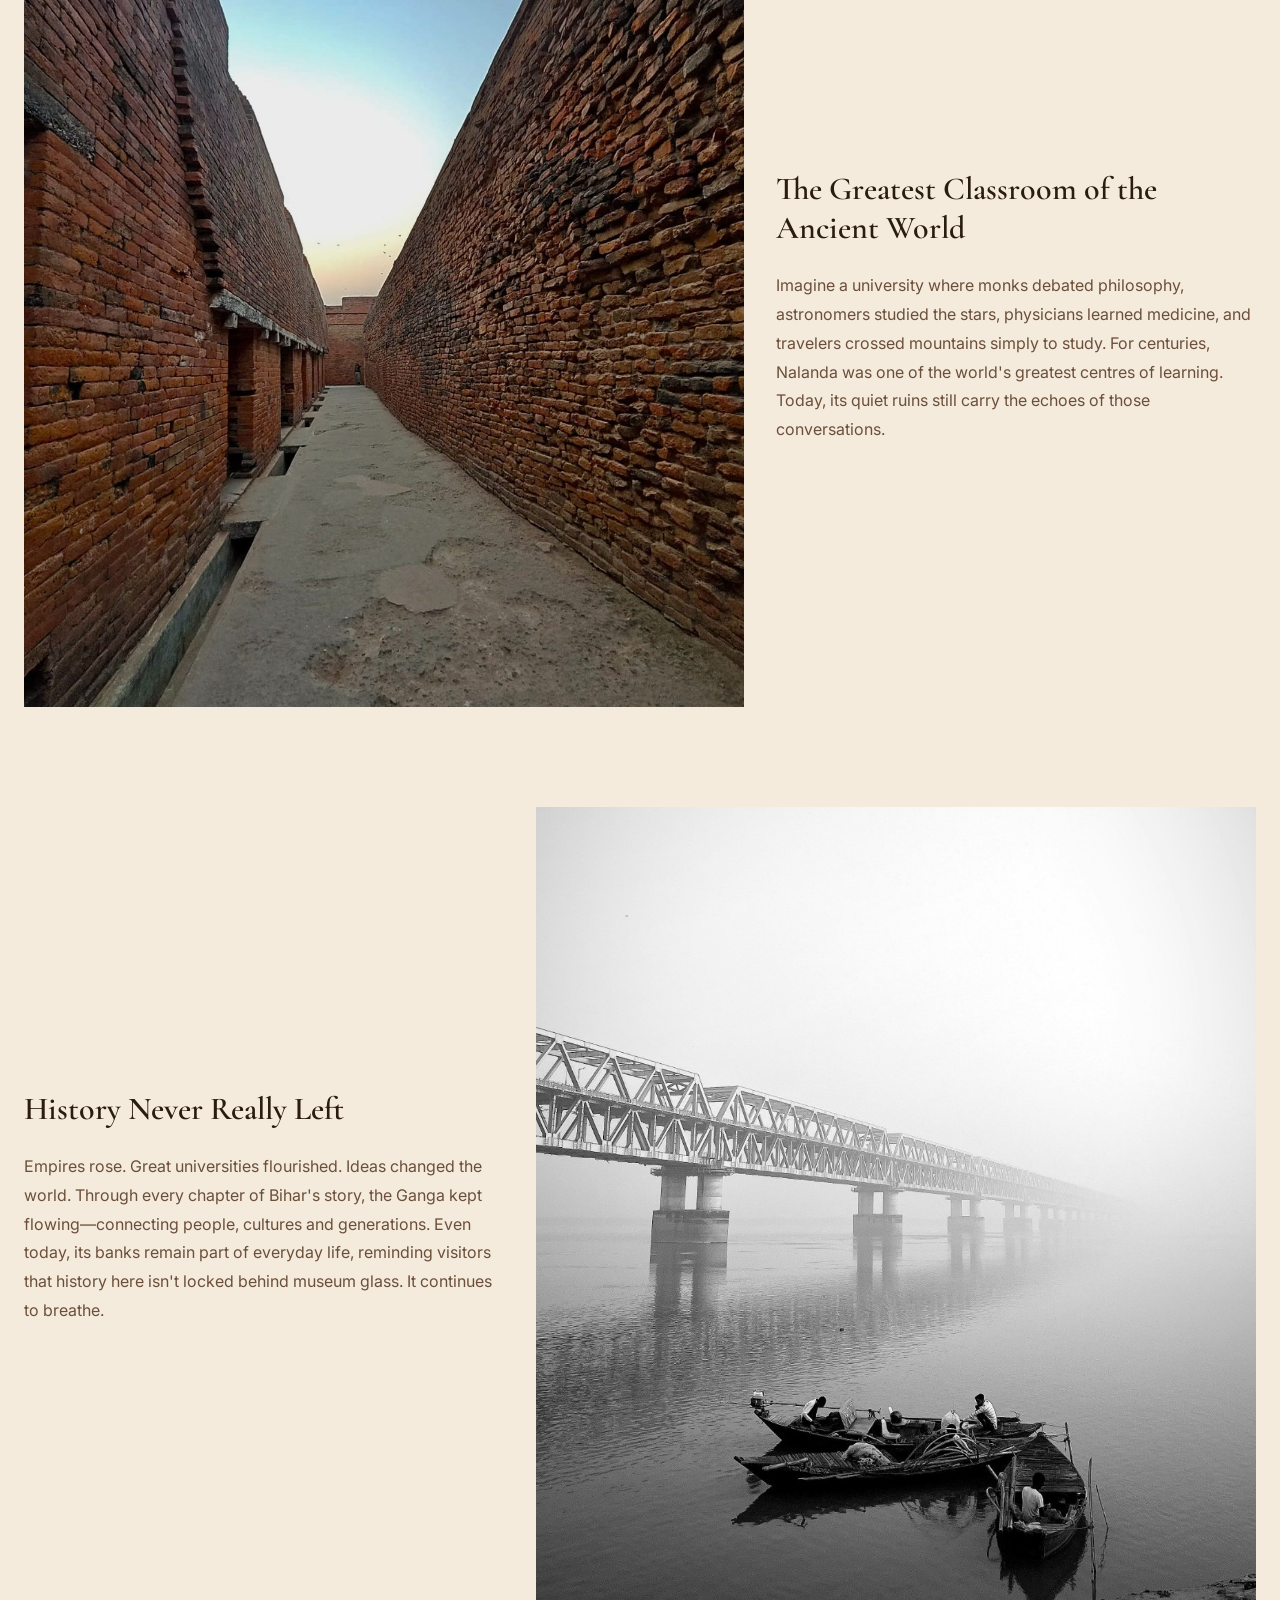
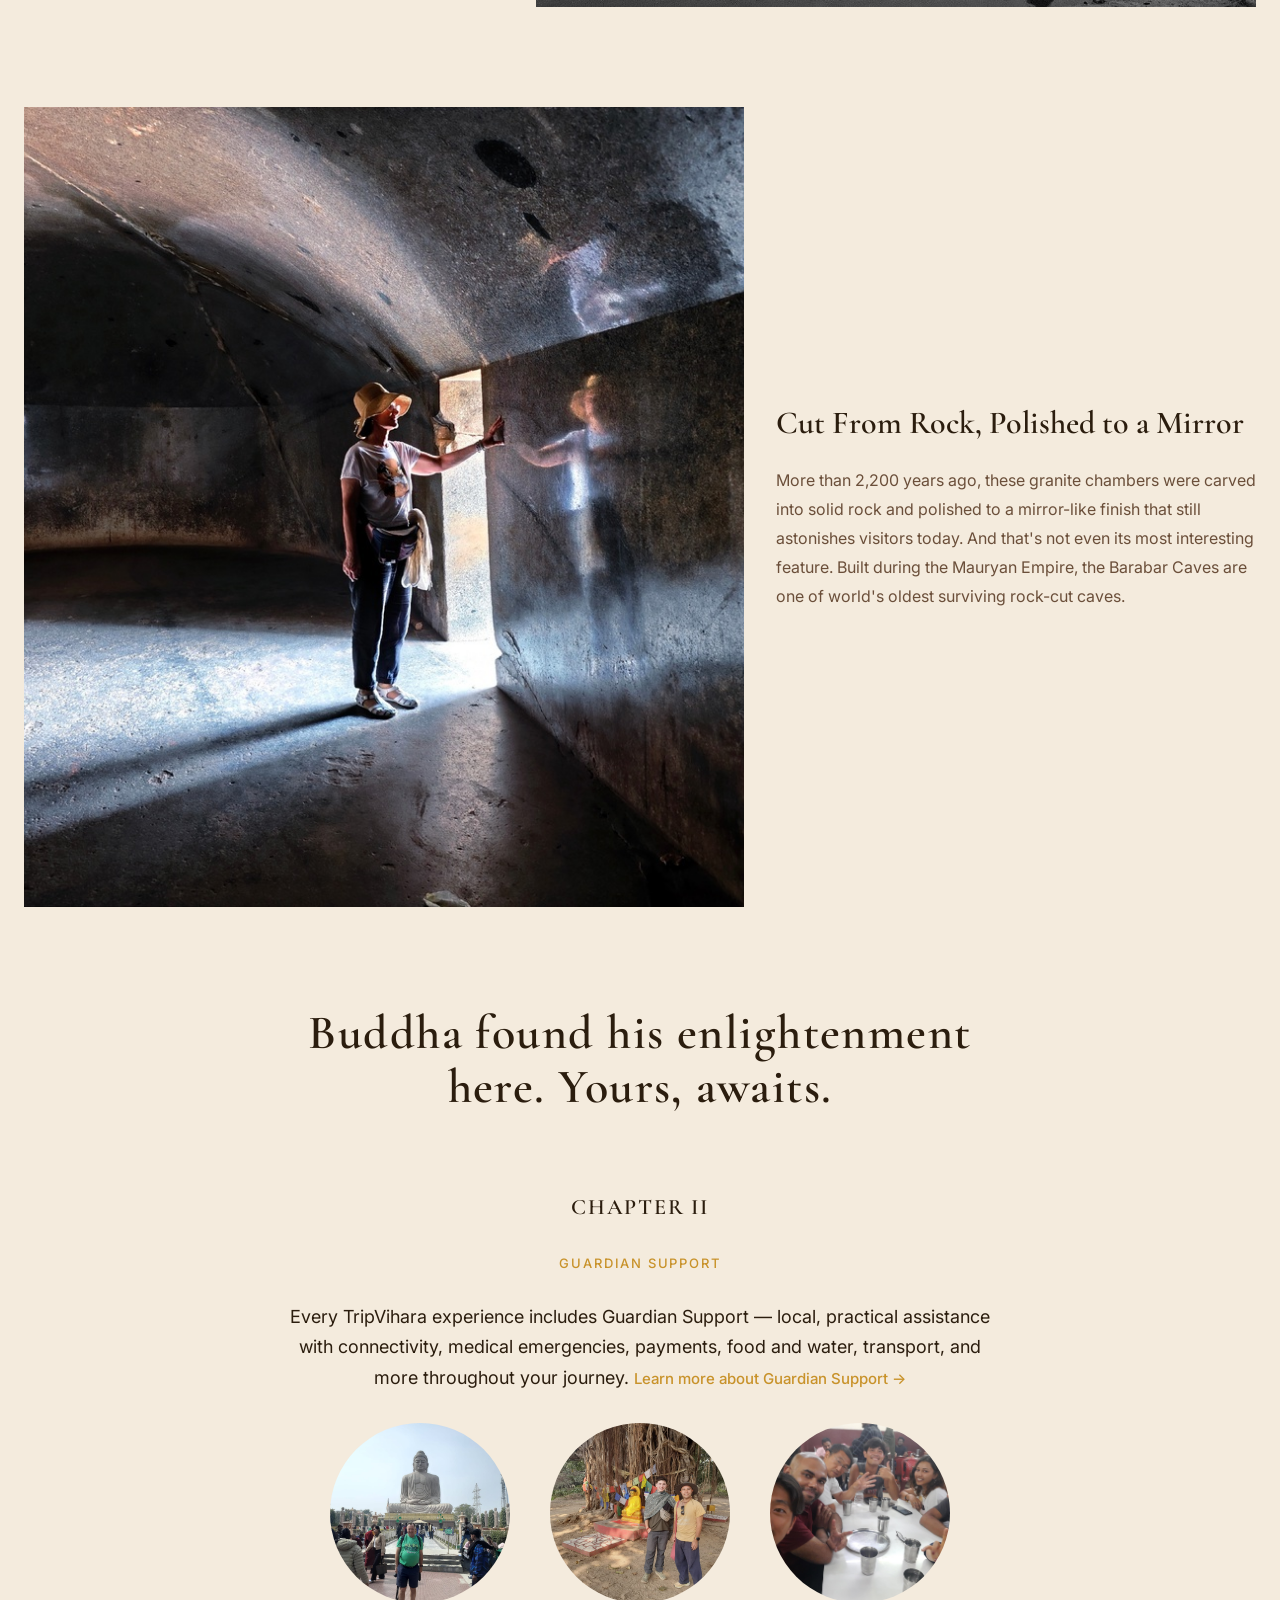
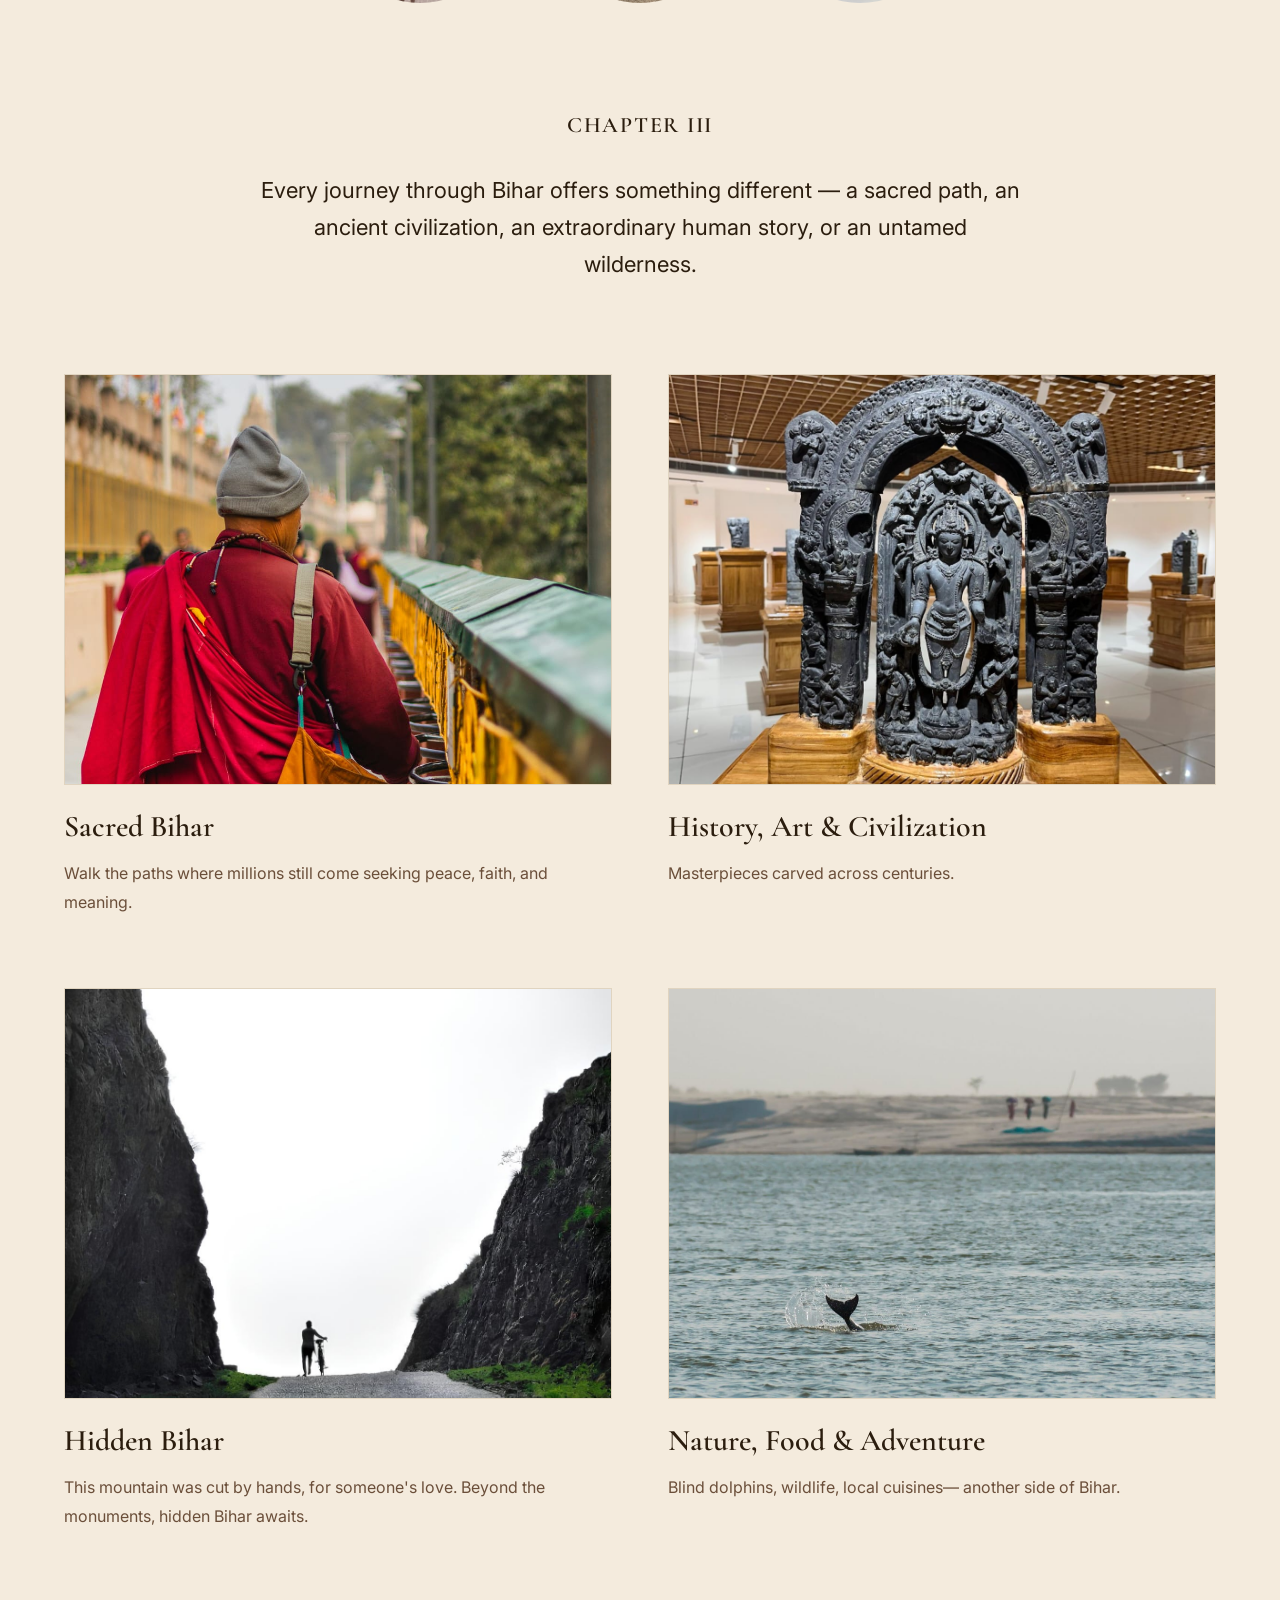
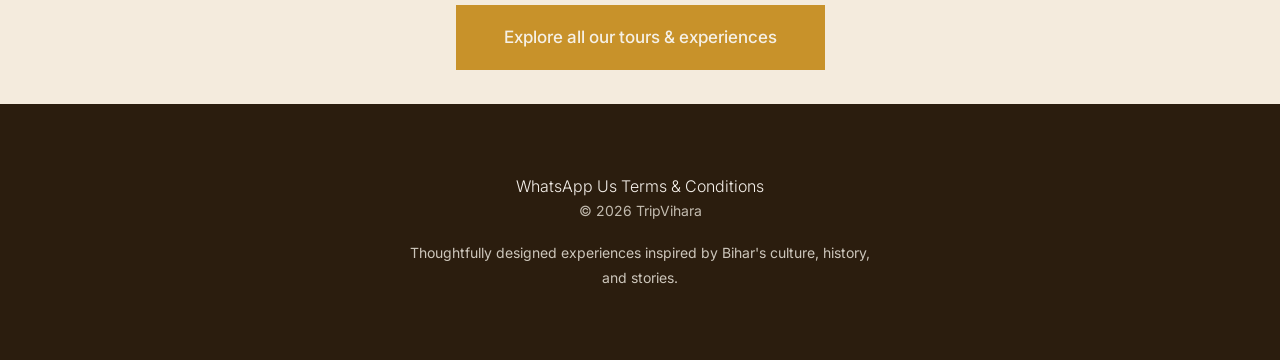
==== commit fc4958f5: "font update in home page" ====
--- a/index.html
+++ b/index.html
@@ -15,12 +15,14 @@
     <link rel="stylesheet" href="css/home.css">
 
     <style>
-        .footer-links {
-            display: flex;
-            justify-content: center;
-            flex-wrap: wrap;
-            gap: 10px 24px;
-            margin: 0 0 14px;
+        .footer-links a {
+            font-family: Inter, sans-serif;
+            font-size: 14px;
+            font-weight: 400;
+            line-height: 1.8;
+            color: rgba(245, 240, 230, .80);
+            text-decoration: none;
+            transition: opacity 0.2s ease;
         }
         .footer-links a {
             color: inherit;
--- a/css/home.css
+++ b/css/home.css
@@ -438,6 +438,7 @@
 
 }
 
+.claim-text,
 .story-content p {
 
     font-family: Inter, sans-serif;
@@ -452,6 +453,10 @@
 
 }
 
+.claim-text {
+    font-size: 14px;   /* only affects Namaste text */
+}
+
 .story-ending {
 
     text-align: center;
@@ -463,20 +468,19 @@
     padding: 0 24px;
 
 }
-@font-face {
-    font-family: "BaskervvilleCustom";
-    src: url("./fonts/Baskervville-Italic.ttf") format("truetype");
-    font-weight: 400;
-    font-style: italic;
-}
-
+
+.hero-heading,
 .story-ending h2 {
-    font-family: "BaskervvilleCustom", serif !important;
-    font-size: 32px;
-    font-weight: 400;
-    font-style: italic;
+    font-family: "Cormorant Garamond", serif;
+    font-weight: 600;
+    font-style: normal;
+    font-size: 48px;
+    line-height: 1.12;
+    letter-spacing: 0.03em;
+}
+
+.story-ending h2 {
     color: #2B1D0E;
-    line-height: 1.3;
 }
 
 .guardian-section {
@@ -1046,11 +1050,13 @@
     }
 
     .claim-text {
-        font-family: "Cormorant Garamond", serif;
-        font-size: 19px !important;
-        font-weight: 800;
-        line-height: 1.45;
-        letter-spacing: 0.01em;
+    font-family: Inter, sans-serif;
+    font-size: 15px;
+    font-weight: 400;
+    line-height: 1.8;
+    letter-spacing: normal;
+    color: #6B4F3A;
+    animation: fadeUp .8s ease;
     }
 
     .mobile-only a {
@@ -1532,8 +1538,9 @@
     }
 
     .story-ending h2 {
-        font-size: 28px;
-        line-height: 1.3;
+    font-size: 30px;
+    line-height: 1.12;
+    margin-bottom: 0;
     }
 
 
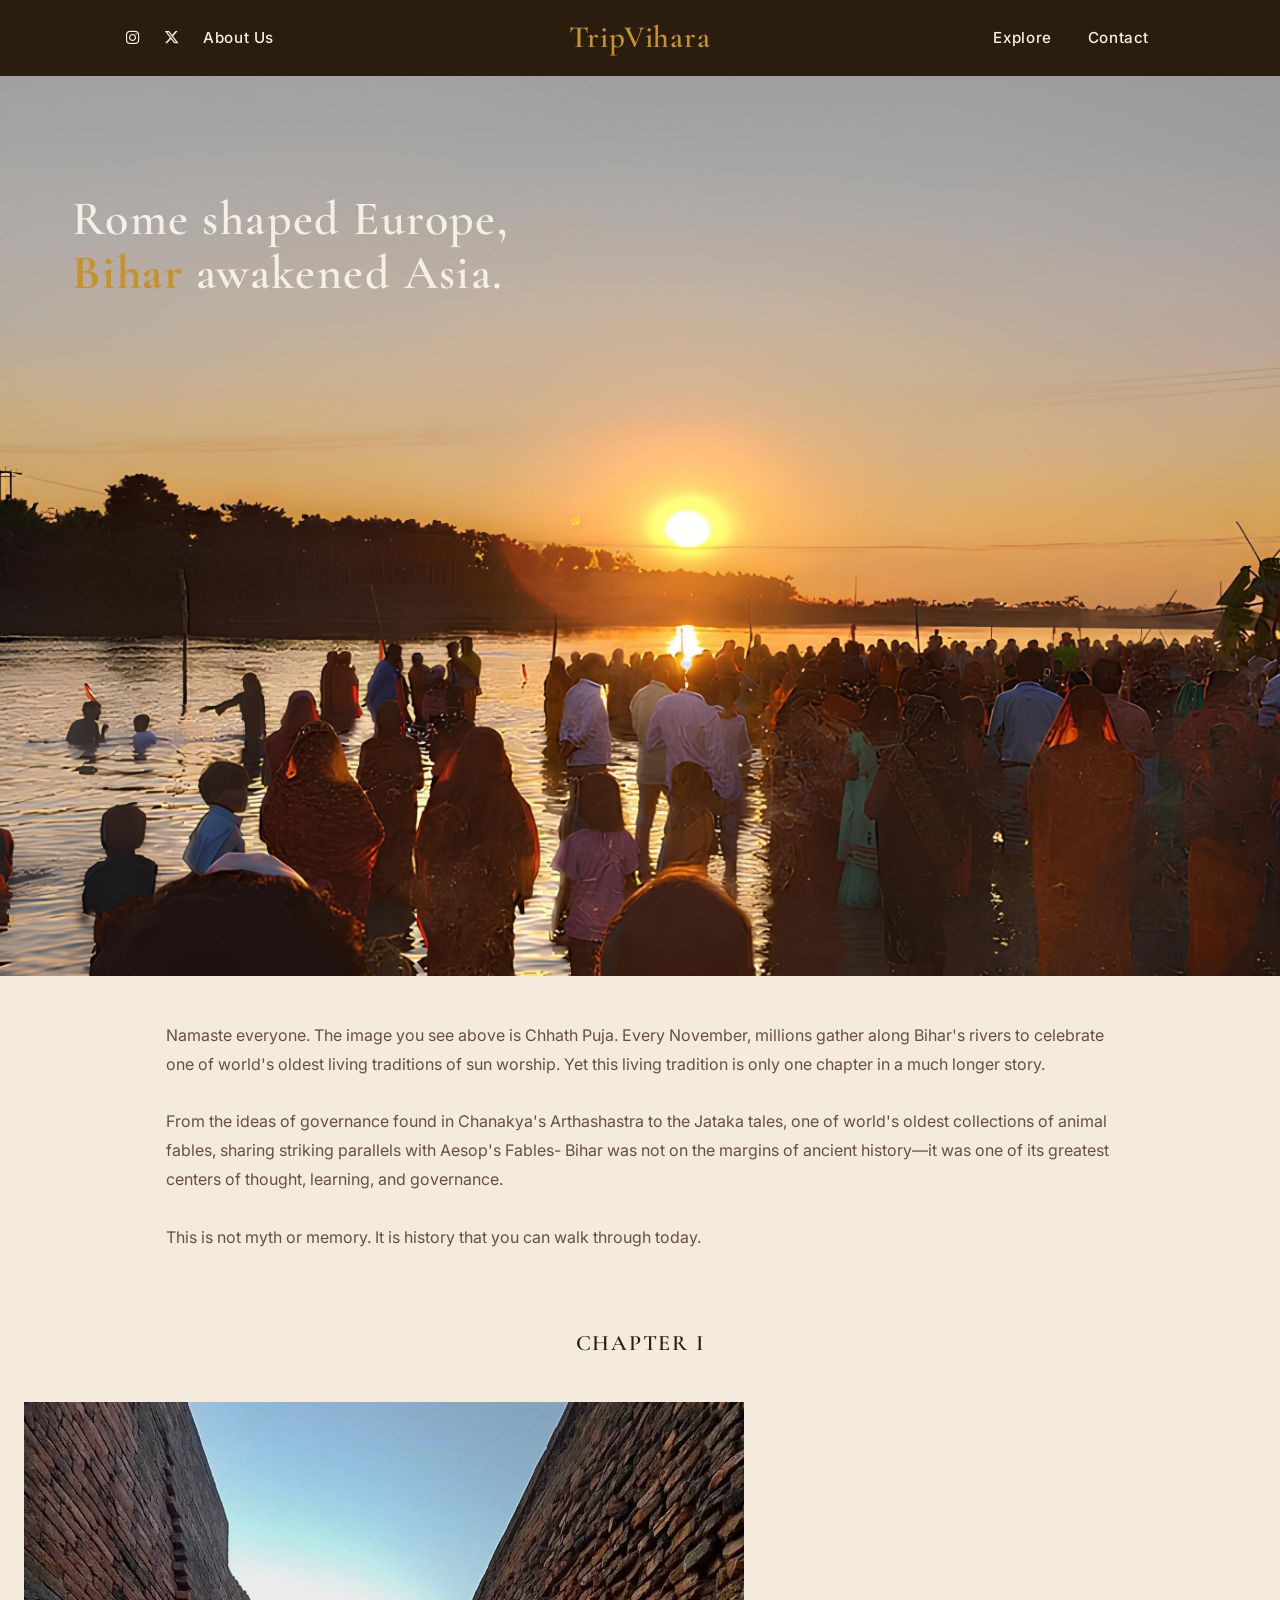
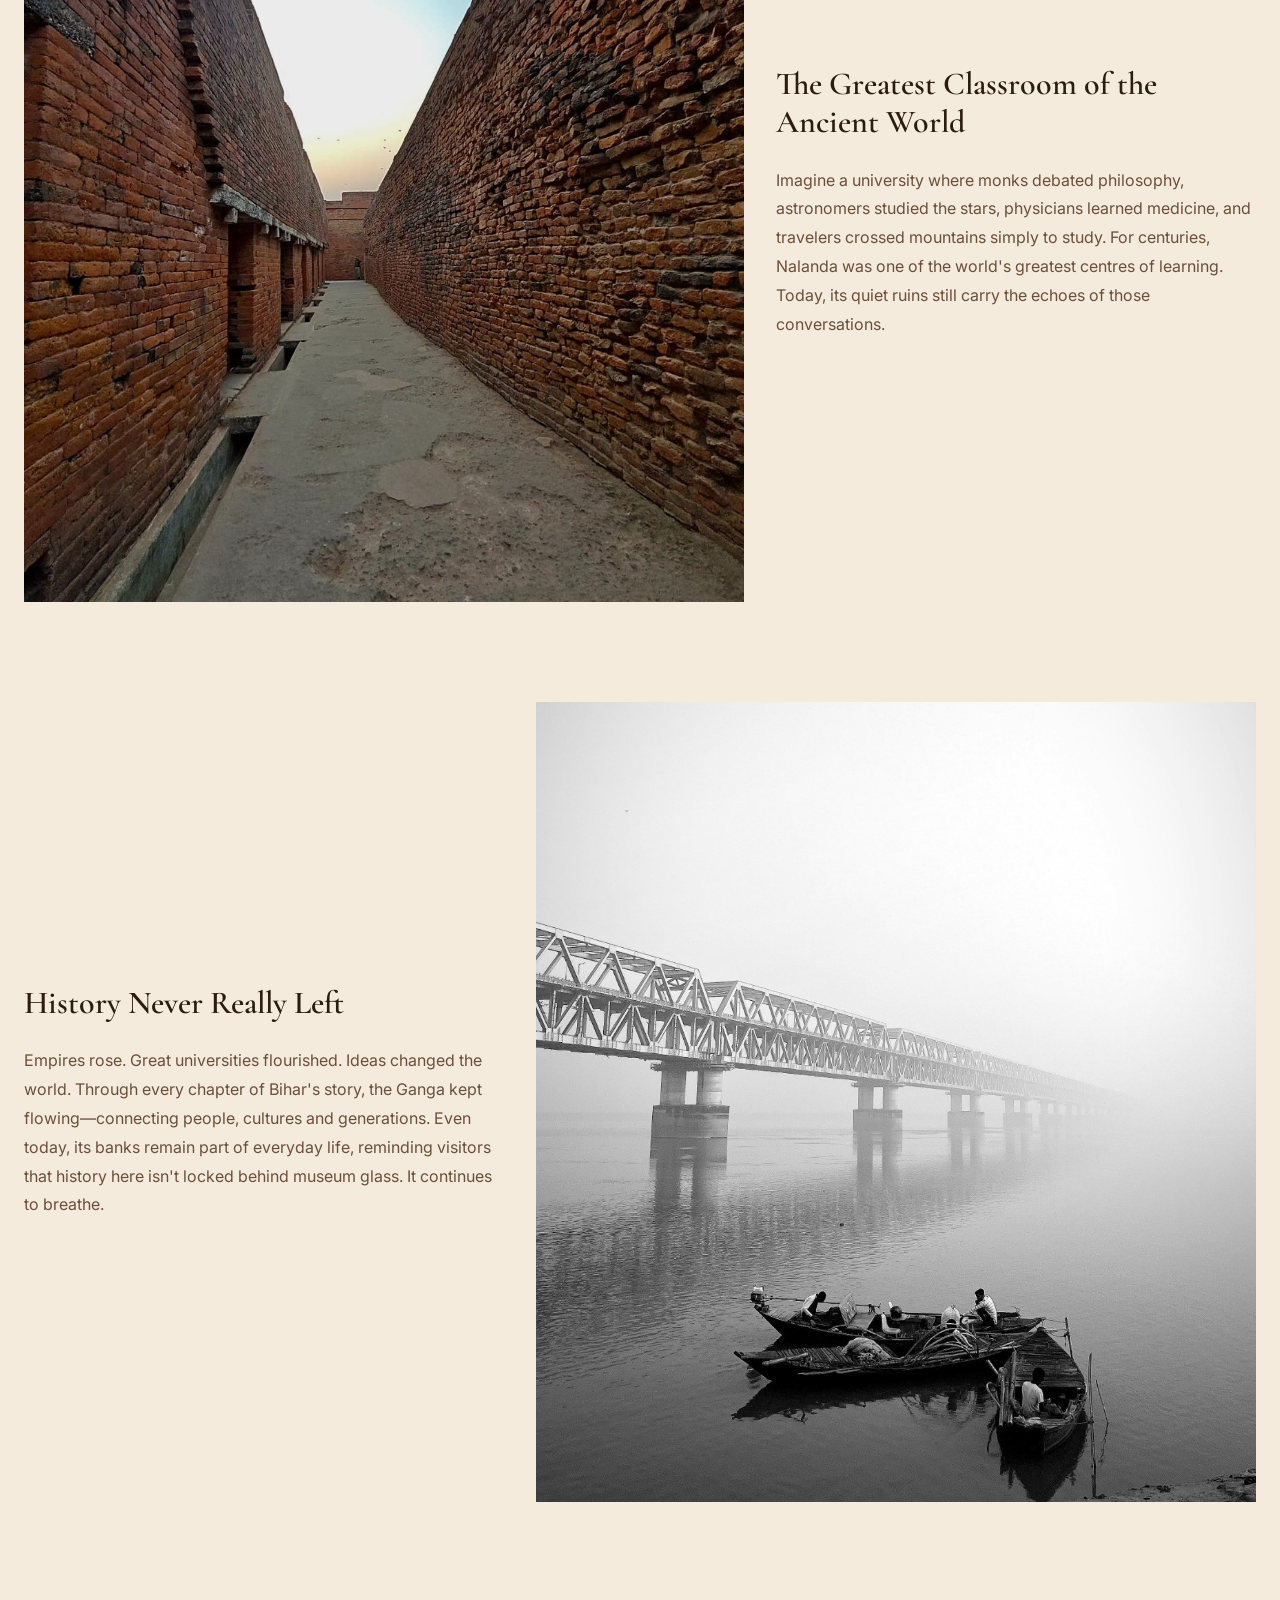
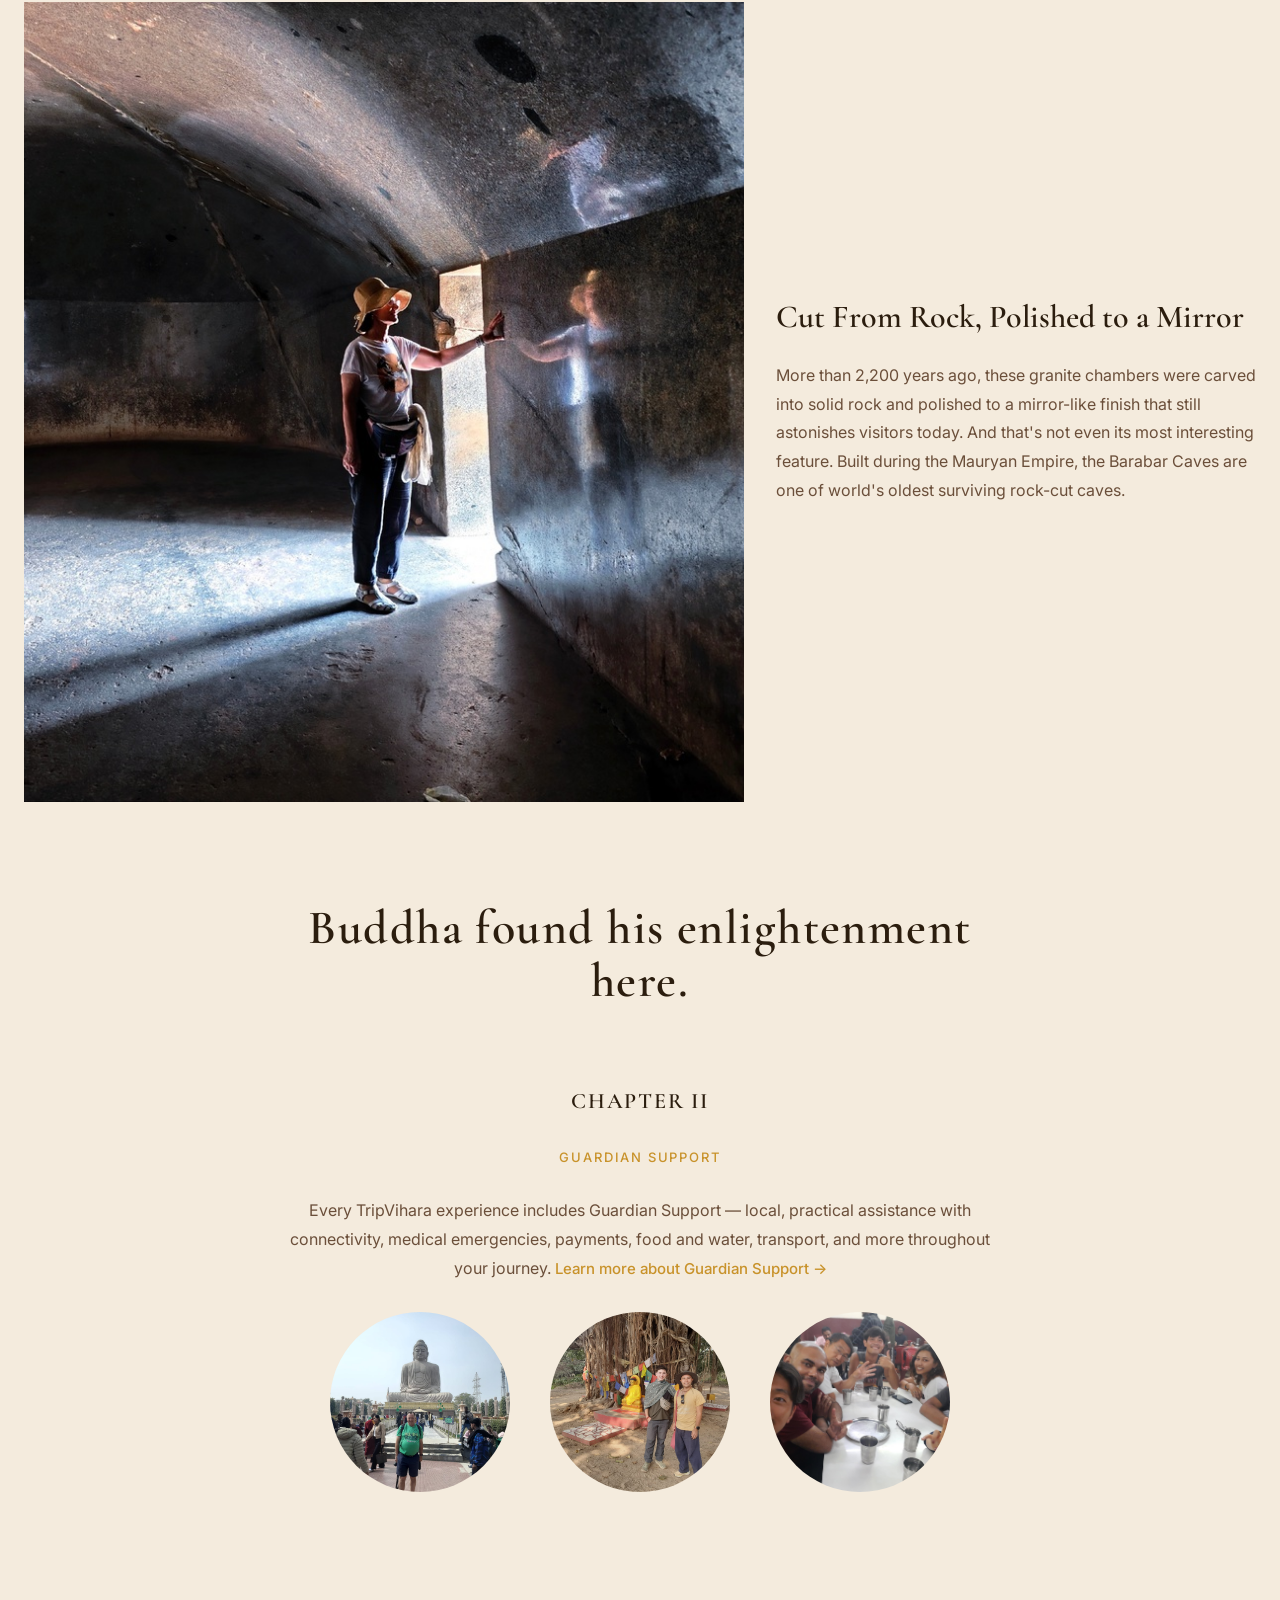
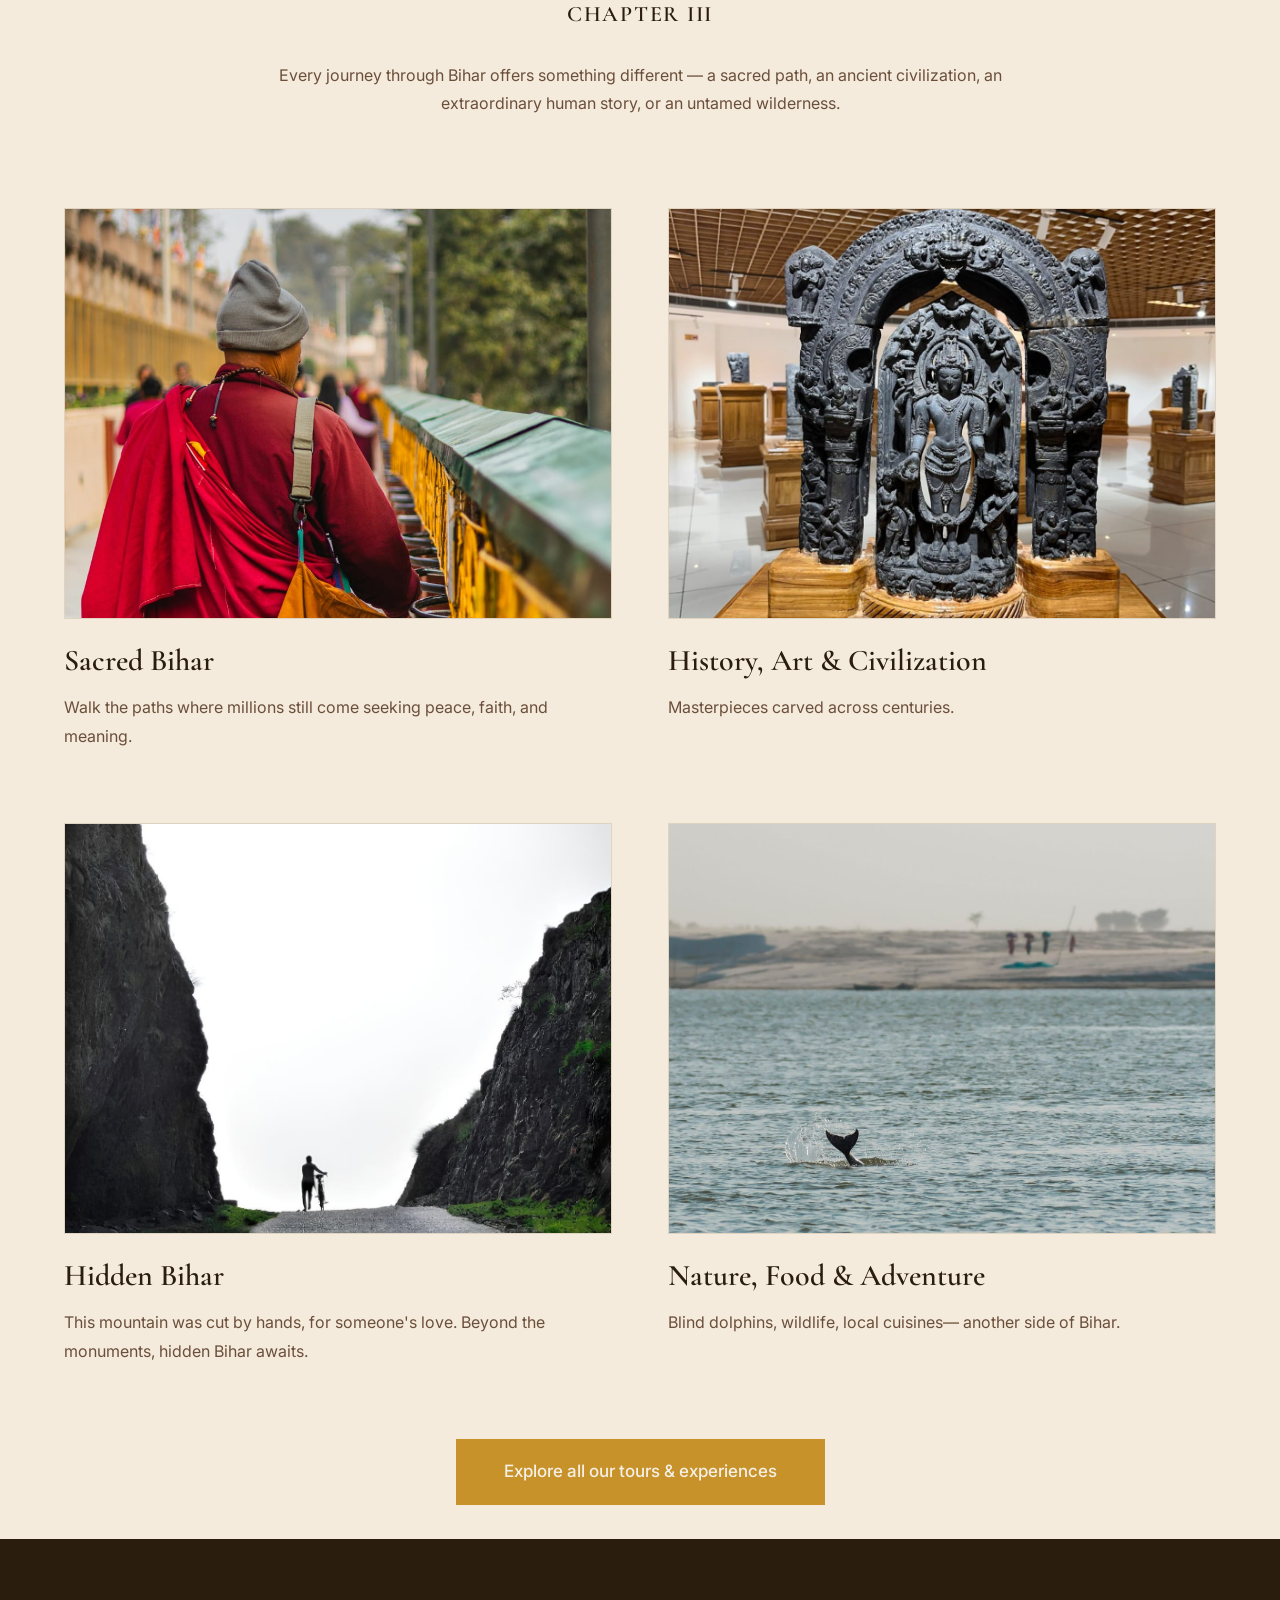
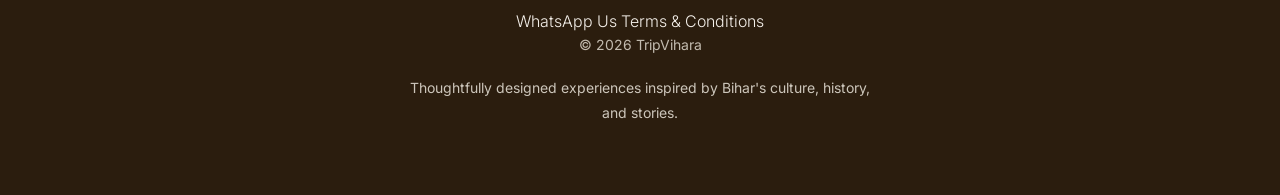
==== commit d5fc8ae2: "update in home page" ====
--- a/index.html
+++ b/index.html
@@ -256,9 +256,11 @@
         <div class="story-ending">
 
             <h2>
-                Buddha found his enlightenment here. Yours, awaits.
+                Buddha found his enlightenment here. 
             </h2>
-
+            <h2
+                Yours awaits.
+            </h2>
         </div>
 
     </section>
--- a/css/home.css
+++ b/css/home.css
@@ -321,7 +321,7 @@
     margin: 0 auto;
 }
 
-.claim-text {
+/* .claim-text {
        
     font-family: "Cormorant Garamond", serif;
     font-weight: 600;
@@ -334,7 +334,7 @@
     letter-spacing: 0.01em;
 
     color: #2B1D0E;
-}
+} */
 
 /* .claim-text {
     font-family: Inter, sans-serif;
@@ -439,23 +439,19 @@
 }
 
 .claim-text,
-.story-content p {
-
+.story-content p,
+.guardian-text,
+.heritage-intro {
     font-family: Inter, sans-serif;
-
     font-size: 16px;
-
     font-weight: 400;
-
     line-height: 1.8;
-
     color: #6B4F3A;
-
-}
-
-.claim-text {
-    font-size: 14px;   /* only affects Namaste text */
-}
+}
+
+/* .claim-text {
+    font-size: 14px;   
+} */
 
 .story-ending {
 
@@ -531,16 +527,6 @@
 
 .guardian-text {
 
-    font-family: Inter, sans-serif;
-
-    font-size: 18px;
-
-    font-weight: 400;
-
-    line-height: 1.7;
-
-    color: #2B1D0E;
-
     margin-bottom: 28px;
 
 }
@@ -624,19 +610,6 @@
 
 }
 
-.heritage-intro {
-
-    font-family: Inter, sans-serif;
-
-    font-size: 22px;
-
-    font-weight: 400;
-
-    line-height: 1.7;
-
-    color: #2B1D0E;
-
-}
 
 .heritage-grid {
 
@@ -943,7 +916,7 @@
 }
 
 /* this si to recuce the circle image for mob screen. */
-@media (max-width: 768px) {
+/* @media (max-width: 768px) {
     .round-images {
         flex-wrap: nowrap;
         gap: 12px;
@@ -955,7 +928,7 @@
         height: auto;
         aspect-ratio: 1 / 1;
     }
-}
+} */
 
 /* Mobile adjustments */
 @media (max-width: 768px) {
@@ -1093,11 +1066,11 @@
 .claim-container {
     max-width: 77%;
 }
-
+/* 
 .claim-text {
     font-size: 24px;
     line-height: 1.4;
-}
+} */
 
 .story-section {
     padding: 40px 0;
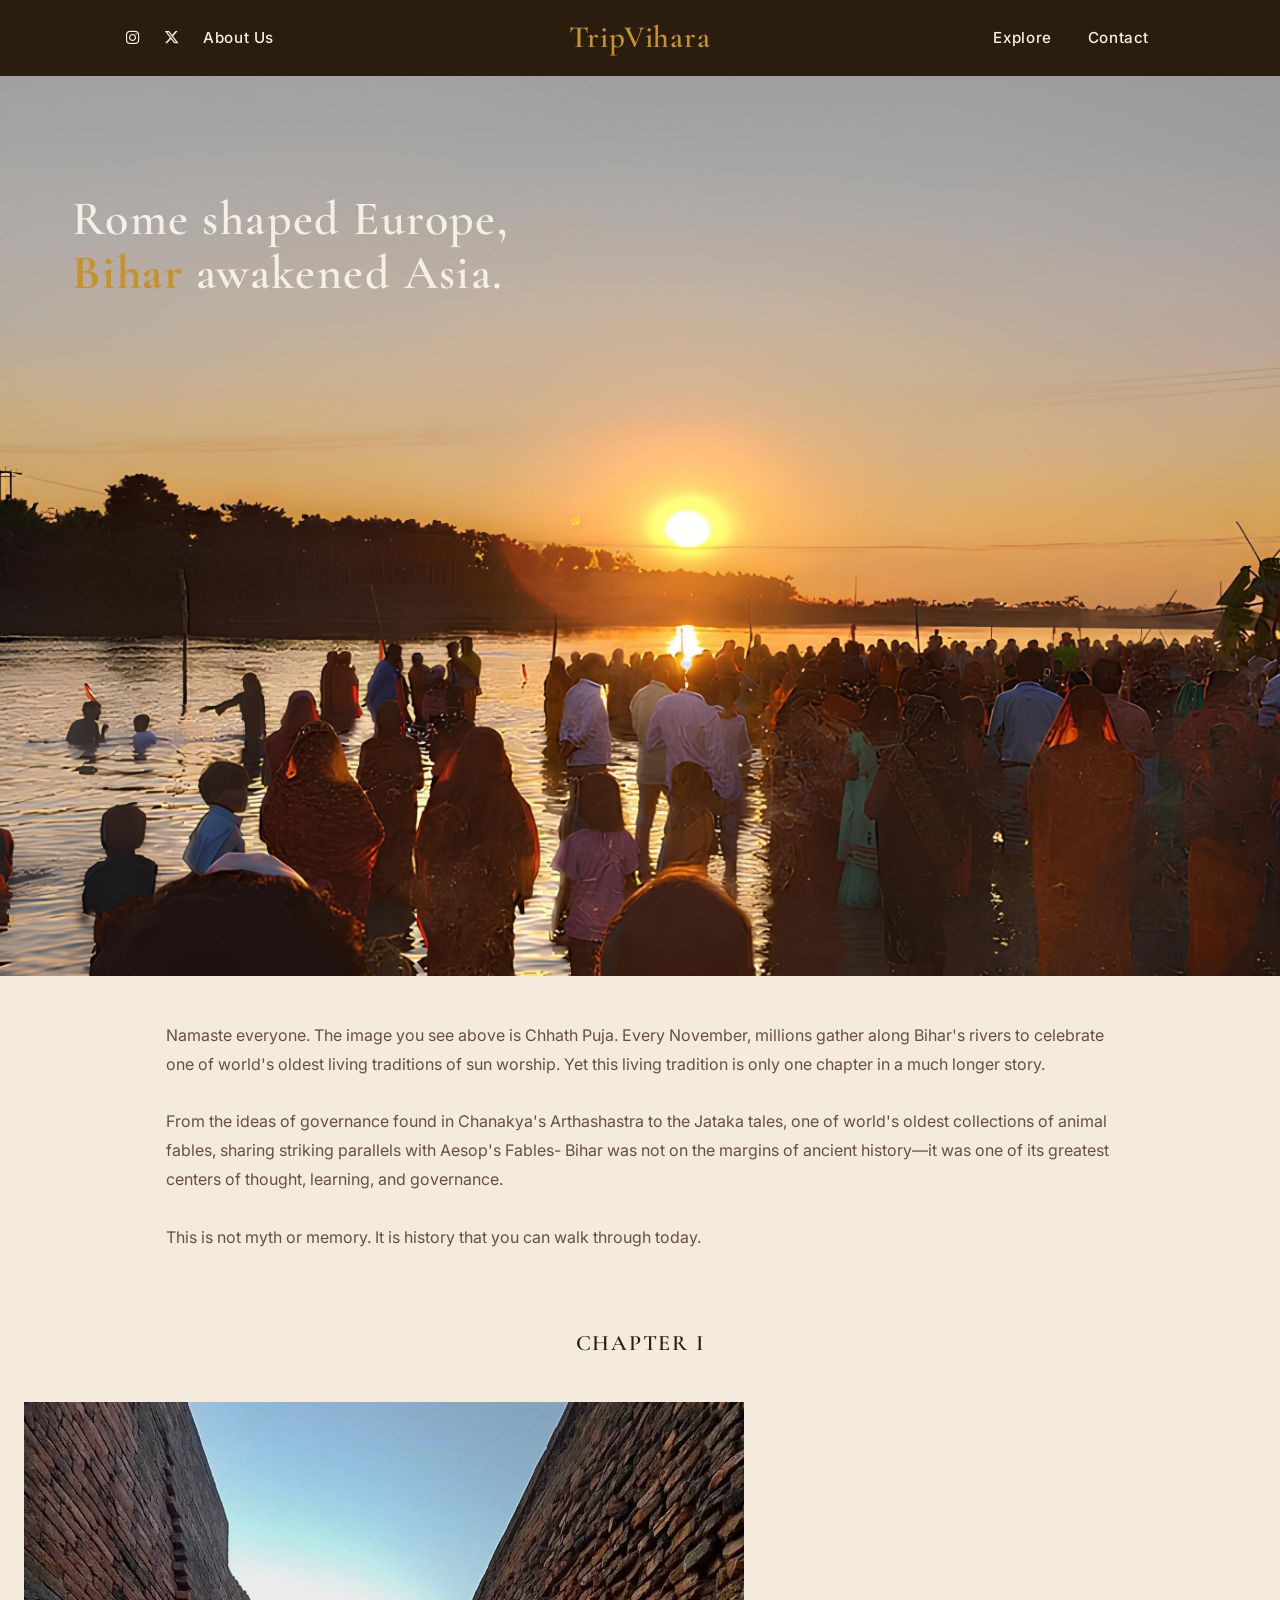
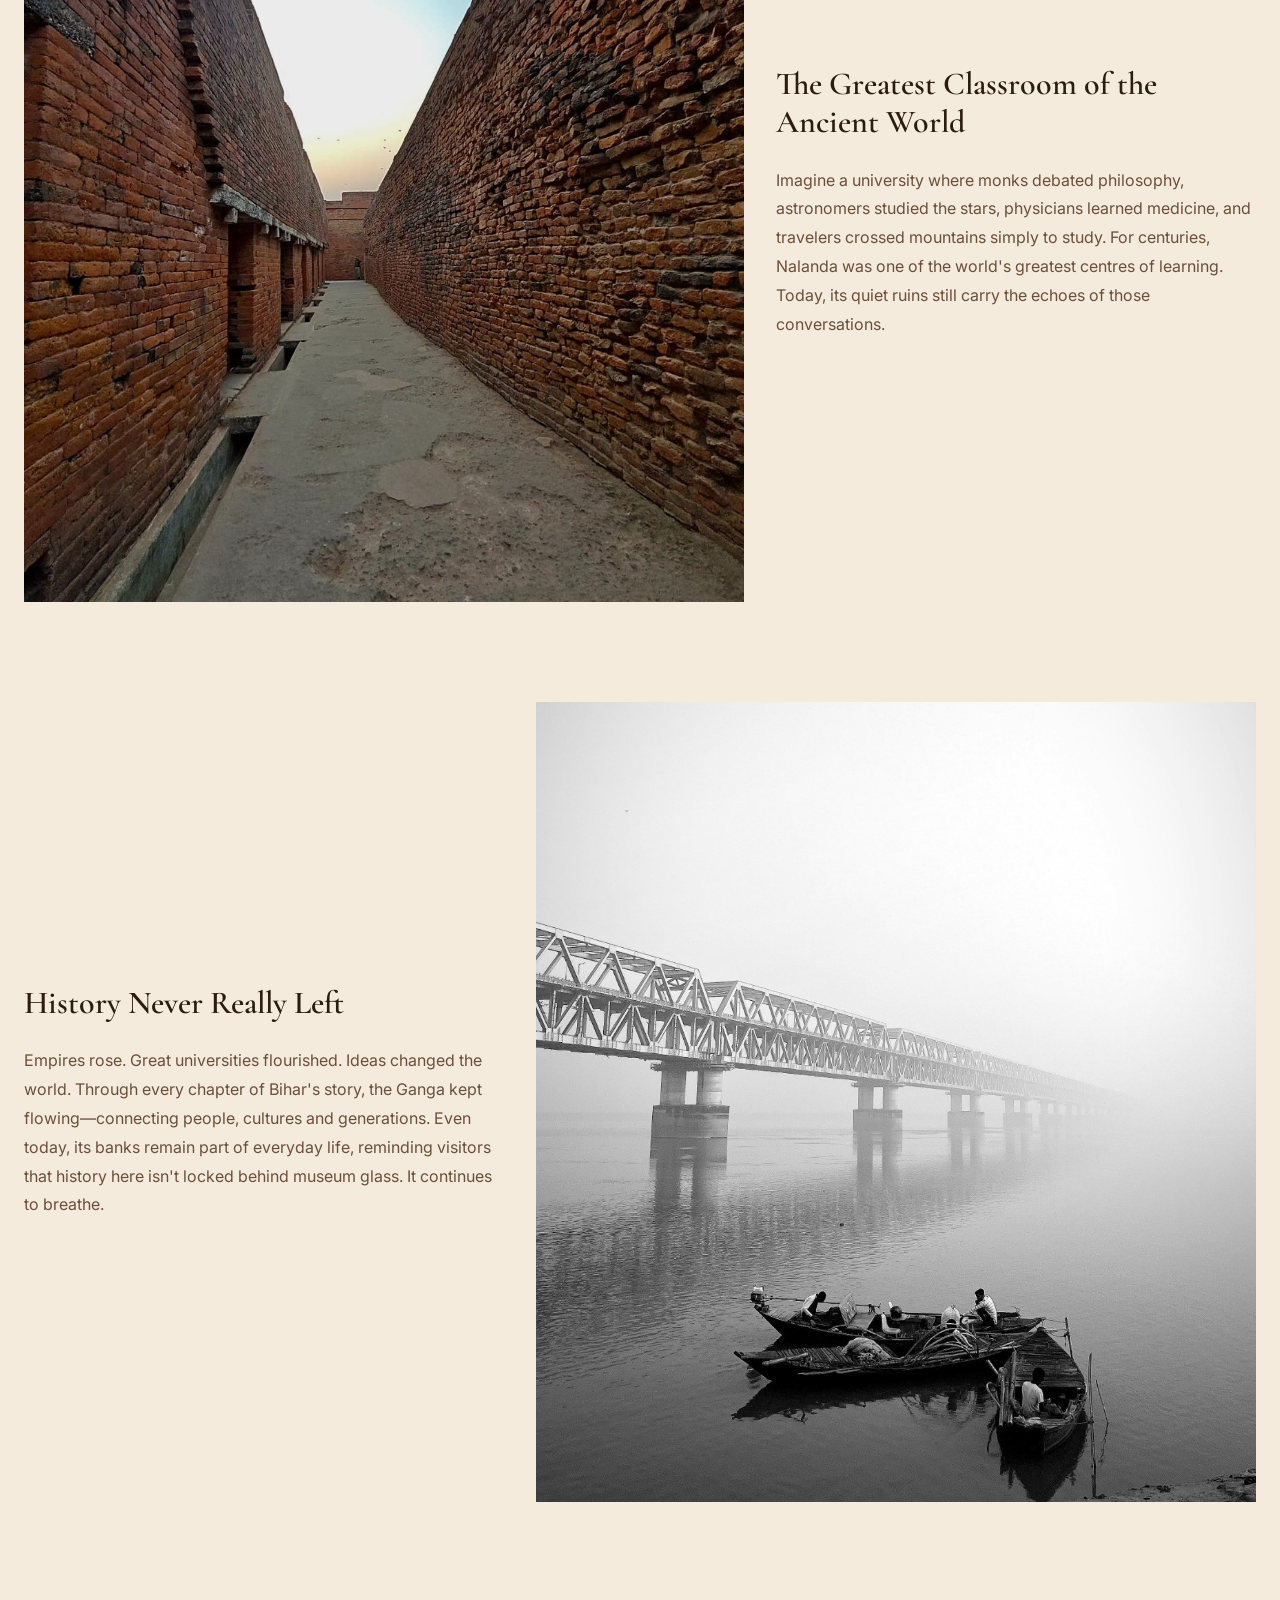
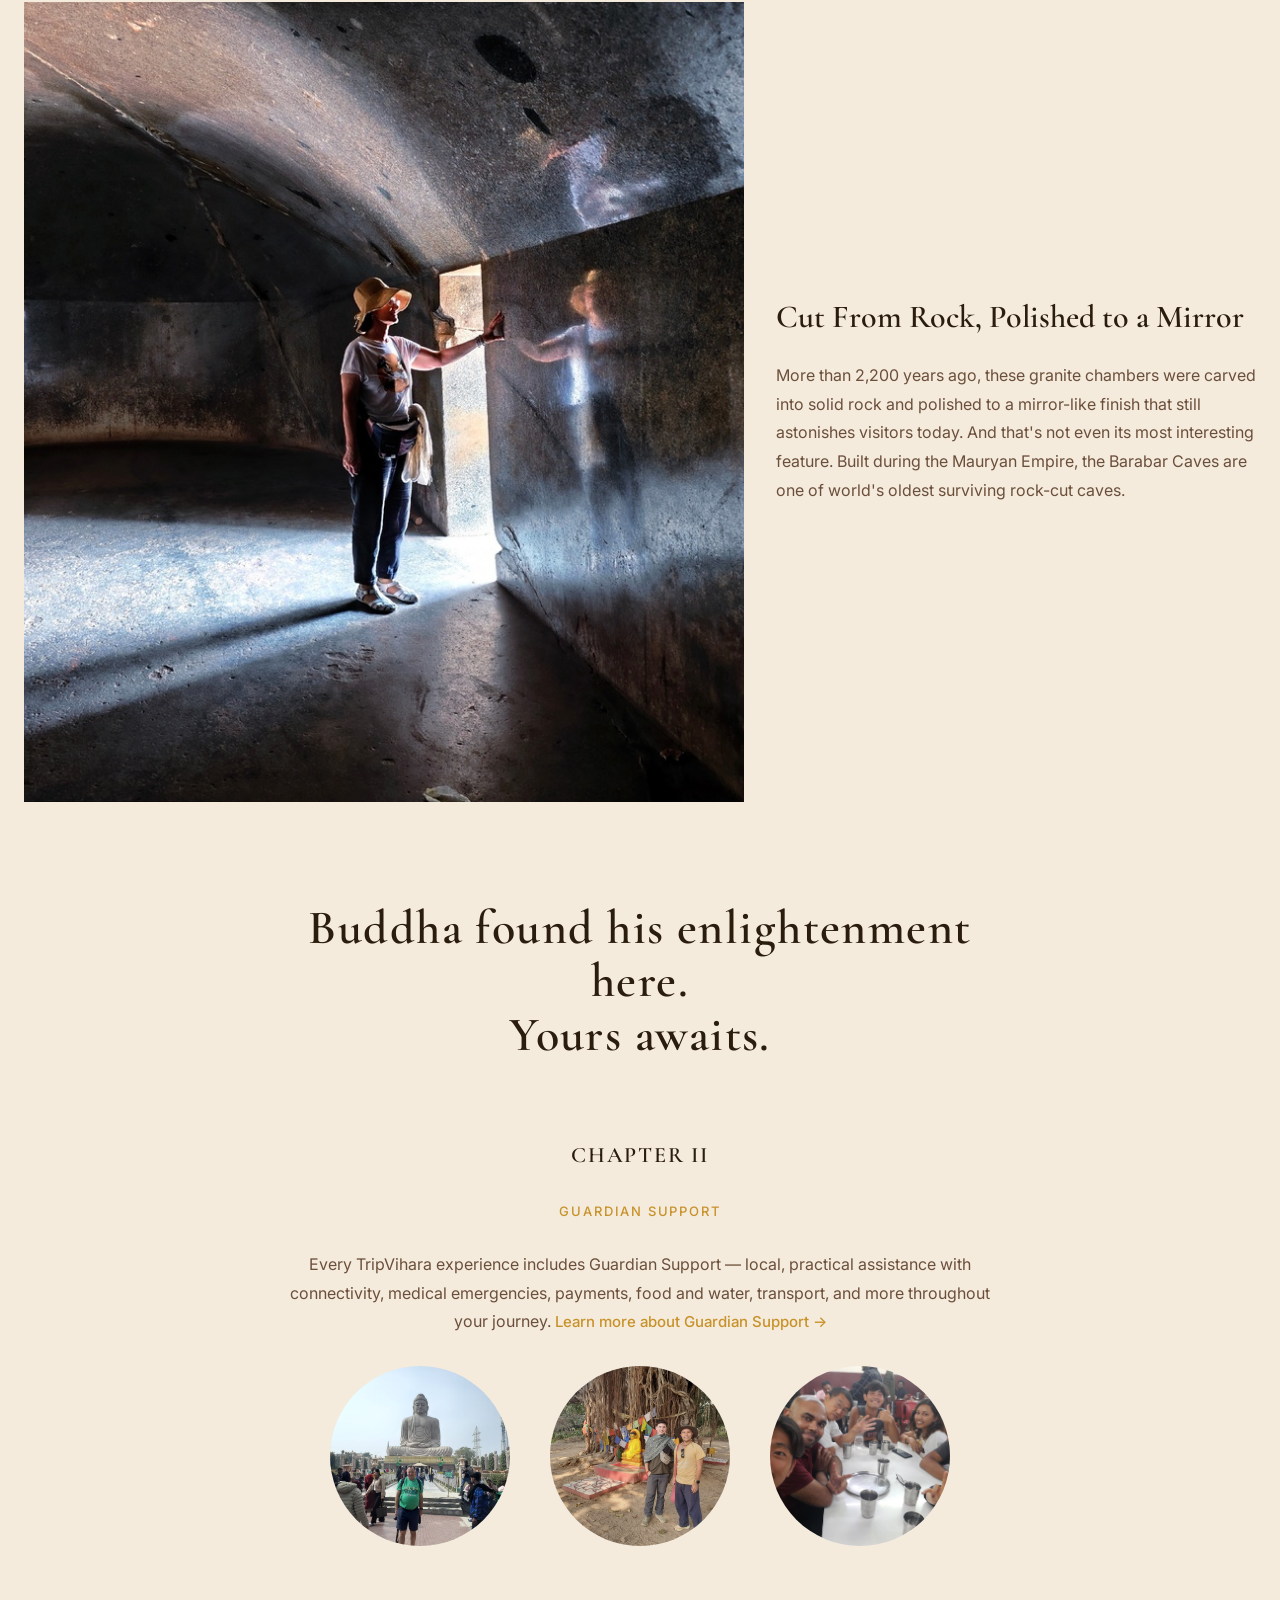
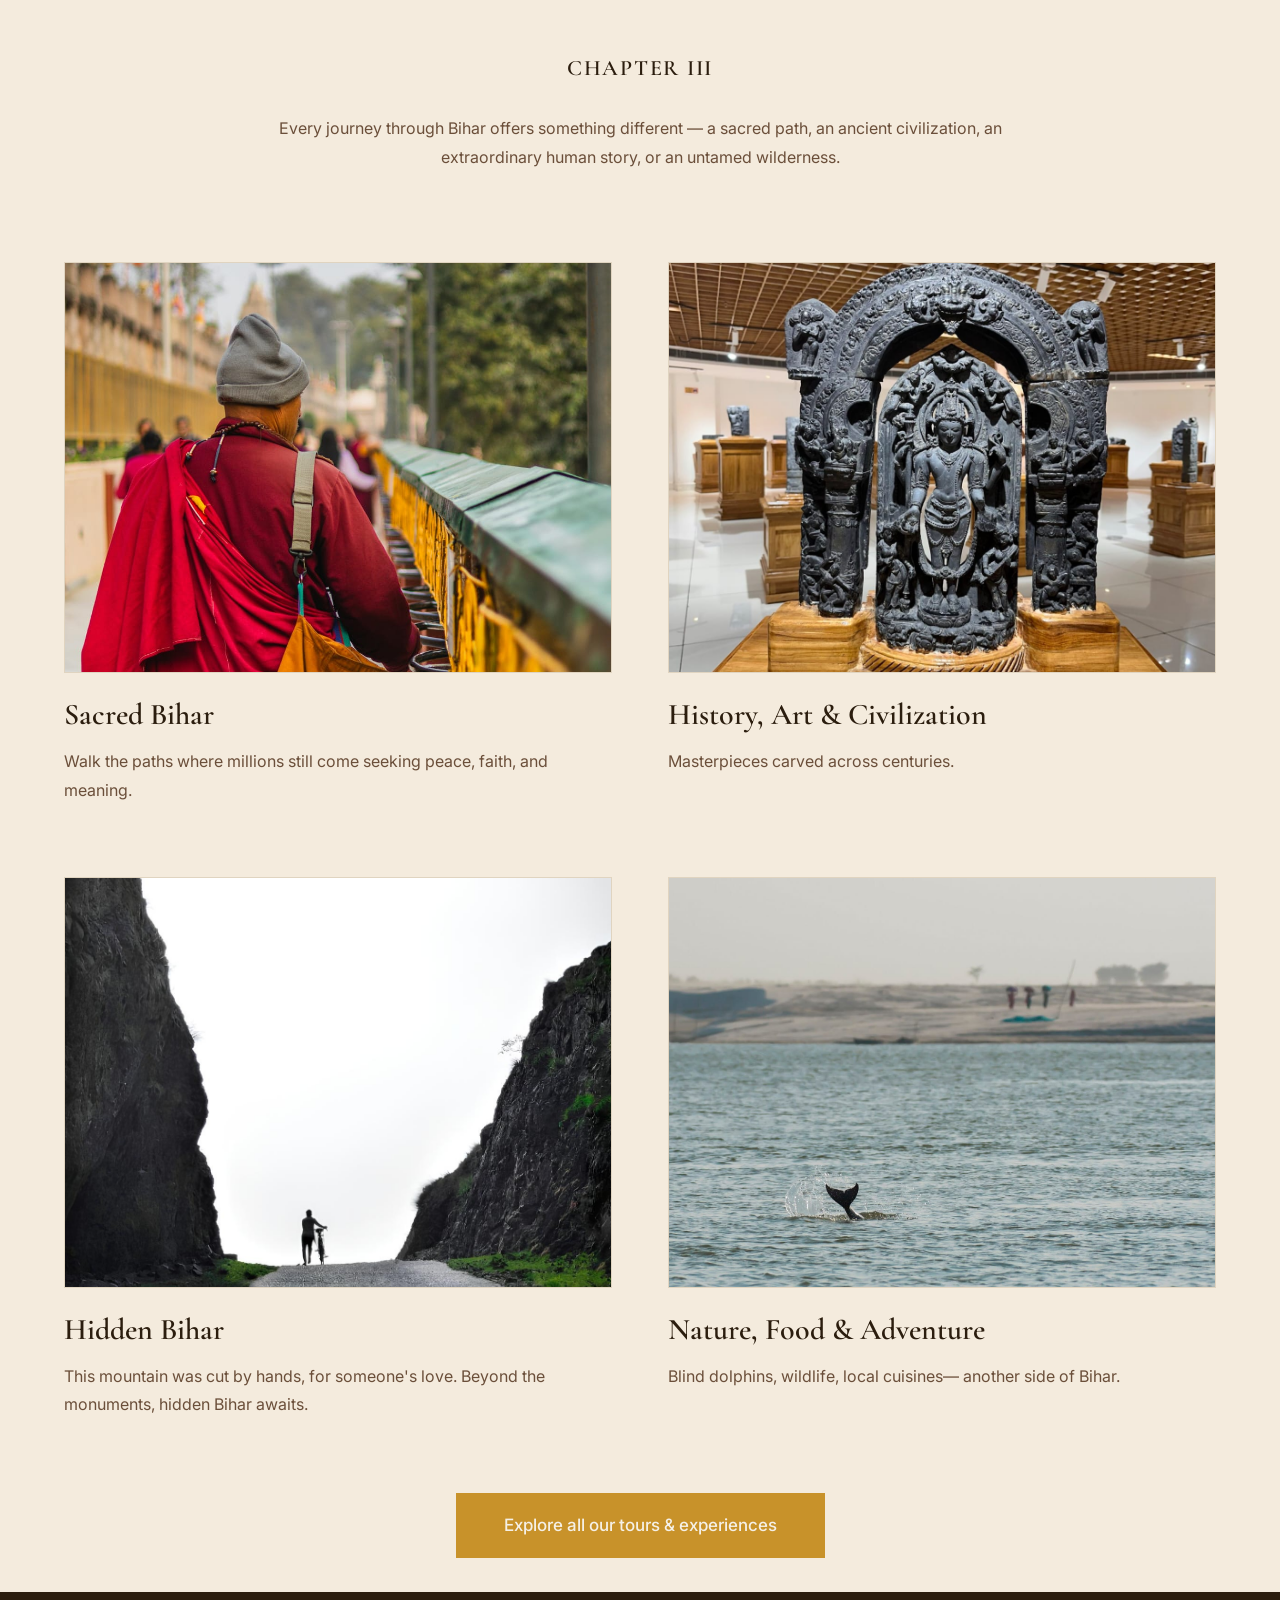
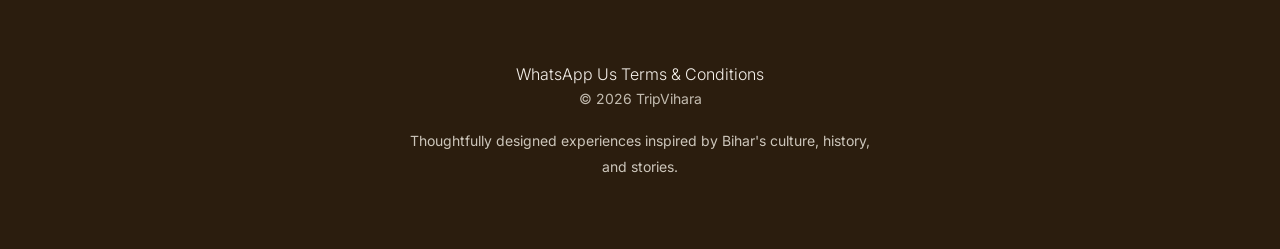
==== commit 146e6f84: "update in home page" ====
--- a/index.html
+++ b/index.html
@@ -256,11 +256,11 @@
         <div class="story-ending">
 
             <h2>
-                Buddha found his enlightenment here. 
-            </h2>
-            <h2
+                Buddha found his enlightenment here. <br>
                 Yours awaits.
             </h2>
+                
+  
         </div>
 
     </section>
